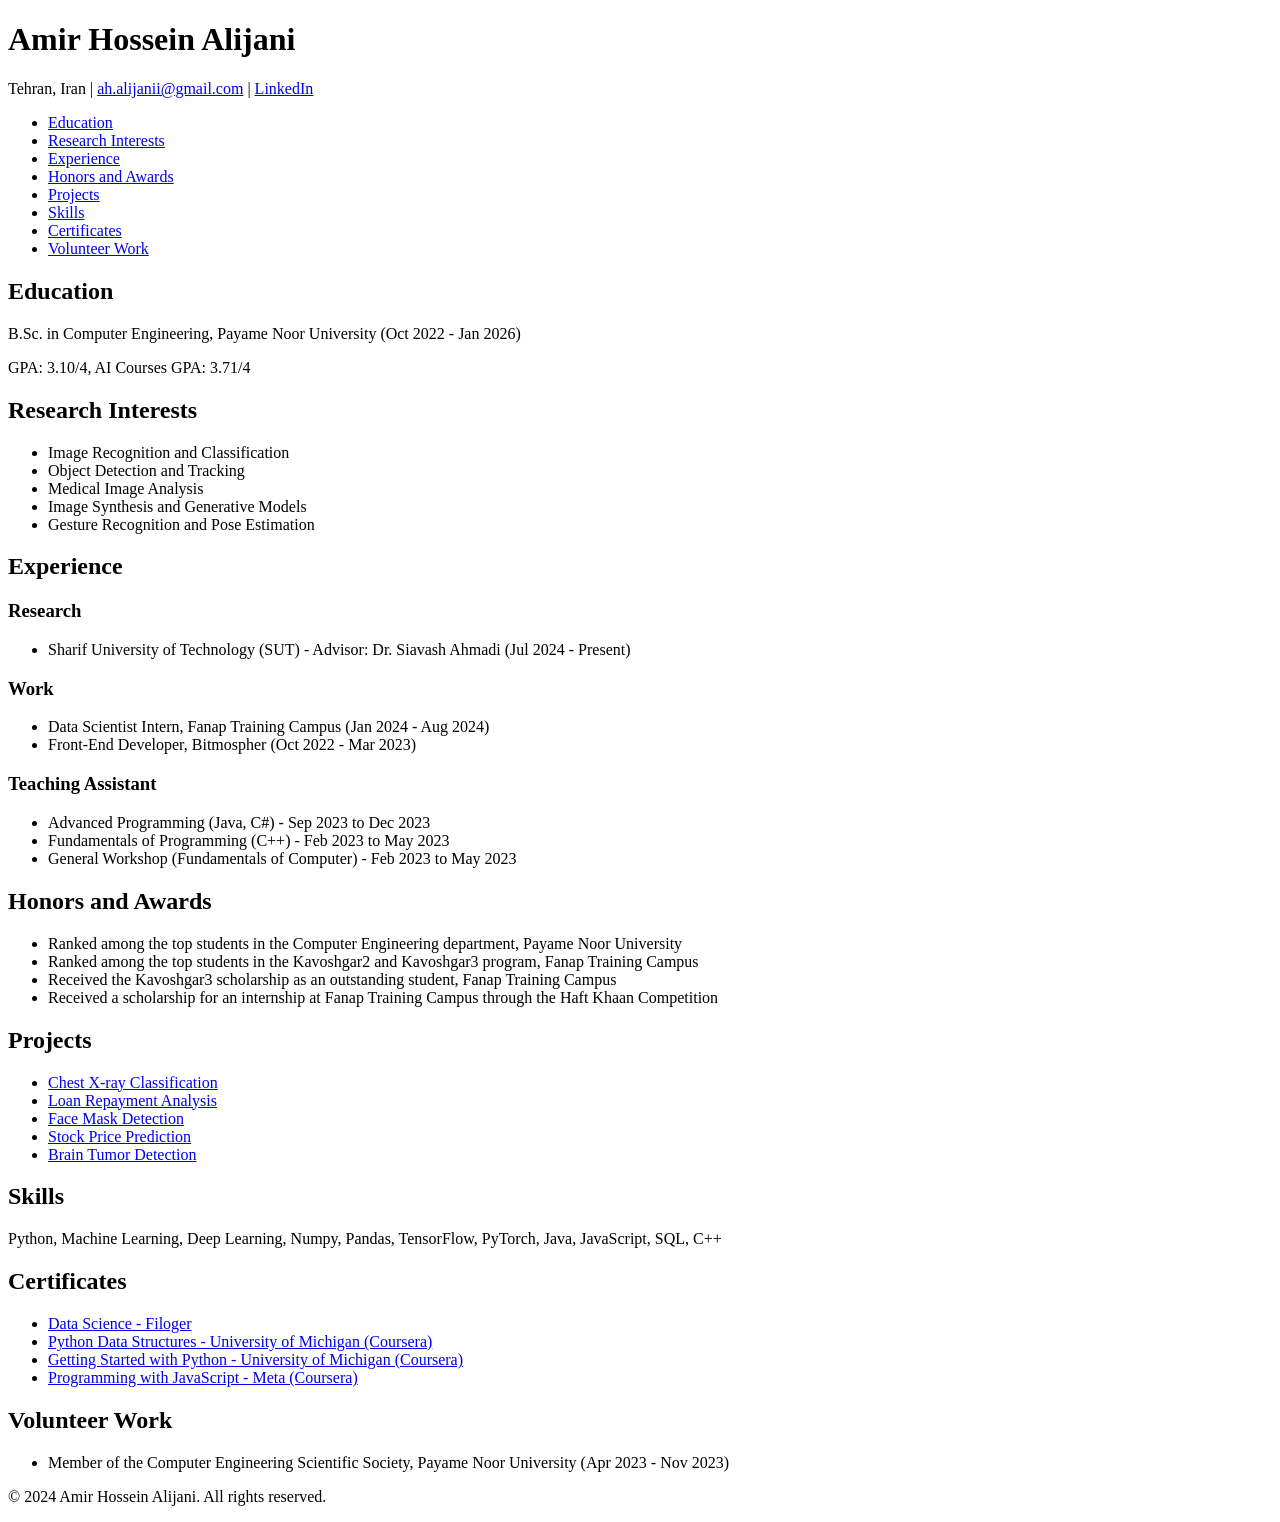
==== index.html @ a724f5c2 "Add files via upload" ====
<!DOCTYPE html>
<html lang="en">
<head>
    <meta charset="UTF-8">
    <meta name="viewport" content="width=device-width, initial-scale=1.0">
    <title>Amir Hossein Alijani - Academic Website</title>
    <link rel="stylesheet" href="styles/style.css">
</head>
<body>
    <header>
        <h1>Amir Hossein Alijani</h1>
        <p>Tehran, Iran | <a href="mailto:ah.alijanii@gmail.com">ah.alijanii@gmail.com</a> | <a href="http://www.linkedin.com/in/amir-alijani">LinkedIn</a></p>
    </header>
    <nav>
        <ul>
            <li><a href="#education">Education</a></li>
            <li><a href="#research">Research Interests</a></li>
            <li><a href="#experience">Experience</a></li>
            <li><a href="#honors">Honors and Awards</a></li>
            <li><a href="#projects">Projects</a></li>
            <li><a href="#skills">Skills</a></li>
            <li><a href="#certificates">Certificates</a></li>
            <li><a href="#volunteer">Volunteer Work</a></li>
        </ul>
    </nav>
    <main>
        <section id="education">
            <h2>Education</h2>
            <p>B.Sc. in Computer Engineering, Payame Noor University (Oct 2022 - Jan 2026)</p>
            <p>GPA: 3.10/4, AI Courses GPA: 3.71/4</p>
        </section>
        <section id="research">
            <h2>Research Interests</h2>
            <ul>
                <li>Image Recognition and Classification</li>
                <li>Object Detection and Tracking</li>
                <li>Medical Image Analysis</li>
                <li>Image Synthesis and Generative Models</li>
                <li>Gesture Recognition and Pose Estimation</li>
            </ul>
        </section>
        <section id="experience">
            <h2>Experience</h2>
            <h3>Research</h3>
            <ul>
                <li>Sharif University of Technology (SUT) - Advisor: Dr. Siavash Ahmadi (Jul 2024 - Present)</li>
            </ul>
            <h3>Work</h3>
            <ul>
                <li>Data Scientist Intern, Fanap Training Campus (Jan 2024 - Aug 2024)</li>
                <li>Front-End Developer, Bitmospher (Oct 2022 - Mar 2023)</li>
            </ul>
            <h3>Teaching Assistant</h3>
            <ul>
                <li>Advanced Programming (Java, C#) - Sep 2023 to Dec 2023</li>
                <li>Fundamentals of Programming (C++) - Feb 2023 to May 2023</li>
                <li>General Workshop (Fundamentals of Computer) - Feb 2023 to May 2023</li>
            </ul>
        </section>
        <section id="honors">
            <h2>Honors and Awards</h2>
            <ul>
                <li>Ranked among the top students in the Computer Engineering department, Payame Noor University</li>
                <li>Ranked among the top students in the Kavoshgar2 and Kavoshgar3 program, Fanap Training Campus</li>
                <li>Received the Kavoshgar3 scholarship as an outstanding student, Fanap Training Campus</li>
                <li>Received a scholarship for an internship at Fanap Training Campus through the Haft Khaan Competition</li>
            </ul>
        </section>
        <section id="projects">
            <h2>Projects</h2>
            <ul>
                <li><a href="https://github.com/amirhalijani/Chest-Xray-Classification-Web-App">Chest X-ray Classification</a></li>
                <li><a href="https://github.com/amirhalijani/Loan-Payment-Analysis/tree/main/Loan%20Payment%20Analysis">Loan Repayment Analysis</a></li>
                <li><a href="https://github.com/amirhalijani/FaceMaskDetection">Face Mask Detection</a></li>
                <li><a href="https://github.com/amirhalijani/Stock-Price-Prediction-Using-LSTM-Neural-Networks">Stock Price Prediction</a></li>
                <li><a href="https://github.com/amirhalijani/BrainTumorDetection">Brain Tumor Detection</a></li>
            </ul>
        </section>
        <section id="skills">
            <h2>Skills</h2>
            <p>Python, Machine Learning, Deep Learning, Numpy, Pandas, TensorFlow, PyTorch, Java, JavaScript, SQL, C++</p>
        </section>
        <section id="certificates">
            <h2>Certificates</h2>
            <ul>
                <li><a href="https://www.linkedin.com/feed/update/urn:li:activity:7257825898555469824/">Data Science - Filoger</a></li>
                <li><a href="https://coursera.org/verify/XHE9KVE4DGJ4">Python Data Structures - University of Michigan (Coursera)</a></li>
                <li><a href="https://coursera.org/verify/M2LLUJ6T7S69">Getting Started with Python - University of Michigan (Coursera)</a></li>
                <li><a href="https://www.coursera.org/account/accomplishments/verify/PDJW9RNKC5X5">Programming with JavaScript - Meta (Coursera)</a></li>
            </ul>
        </section>
        <section id="volunteer">
            <h2>Volunteer Work</h2>
            <ul>
                <li>Member of the Computer Engineering Scientific Society, Payame Noor University (Apr 2023 - Nov 2023)</li>
            </ul>
        </section>
    </main>
    <footer>
        <p>&copy; 2024 Amir Hossein Alijani. All rights reserved.</p>
    </footer>
</body>
</html>
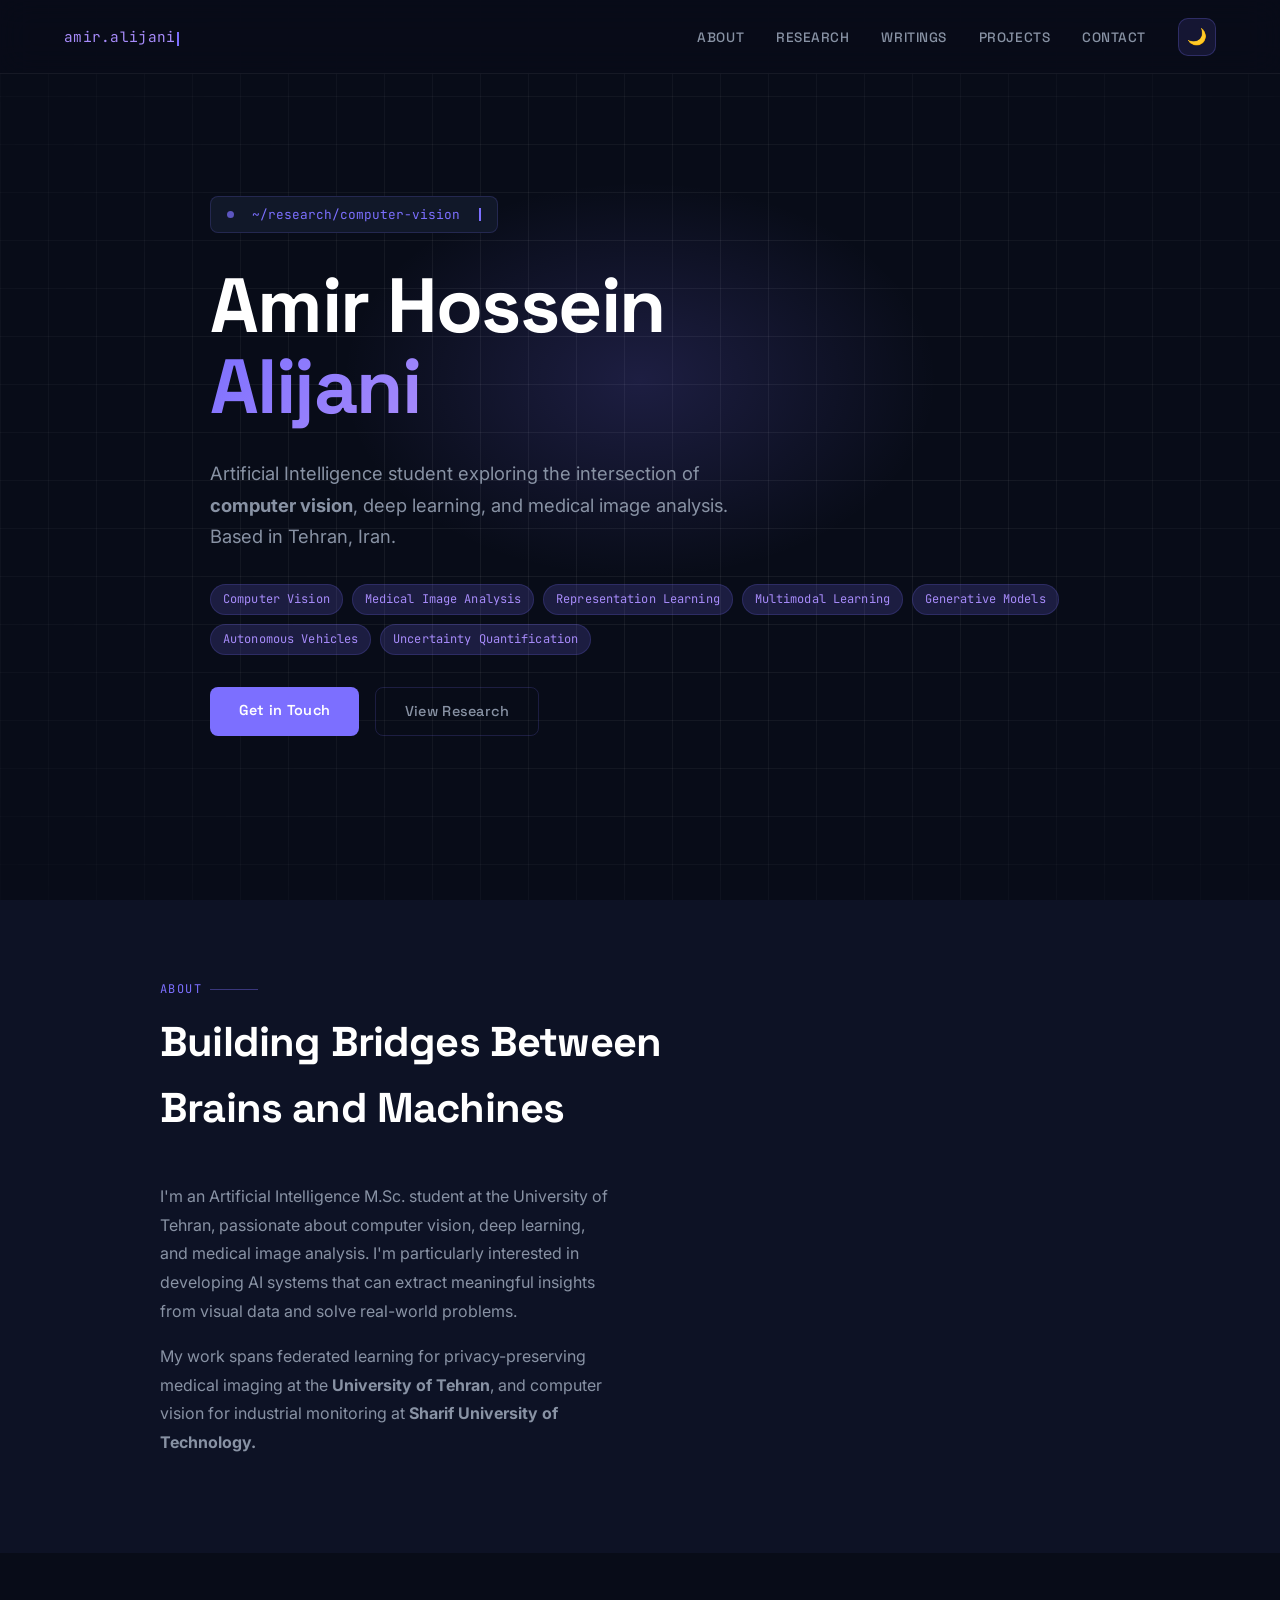
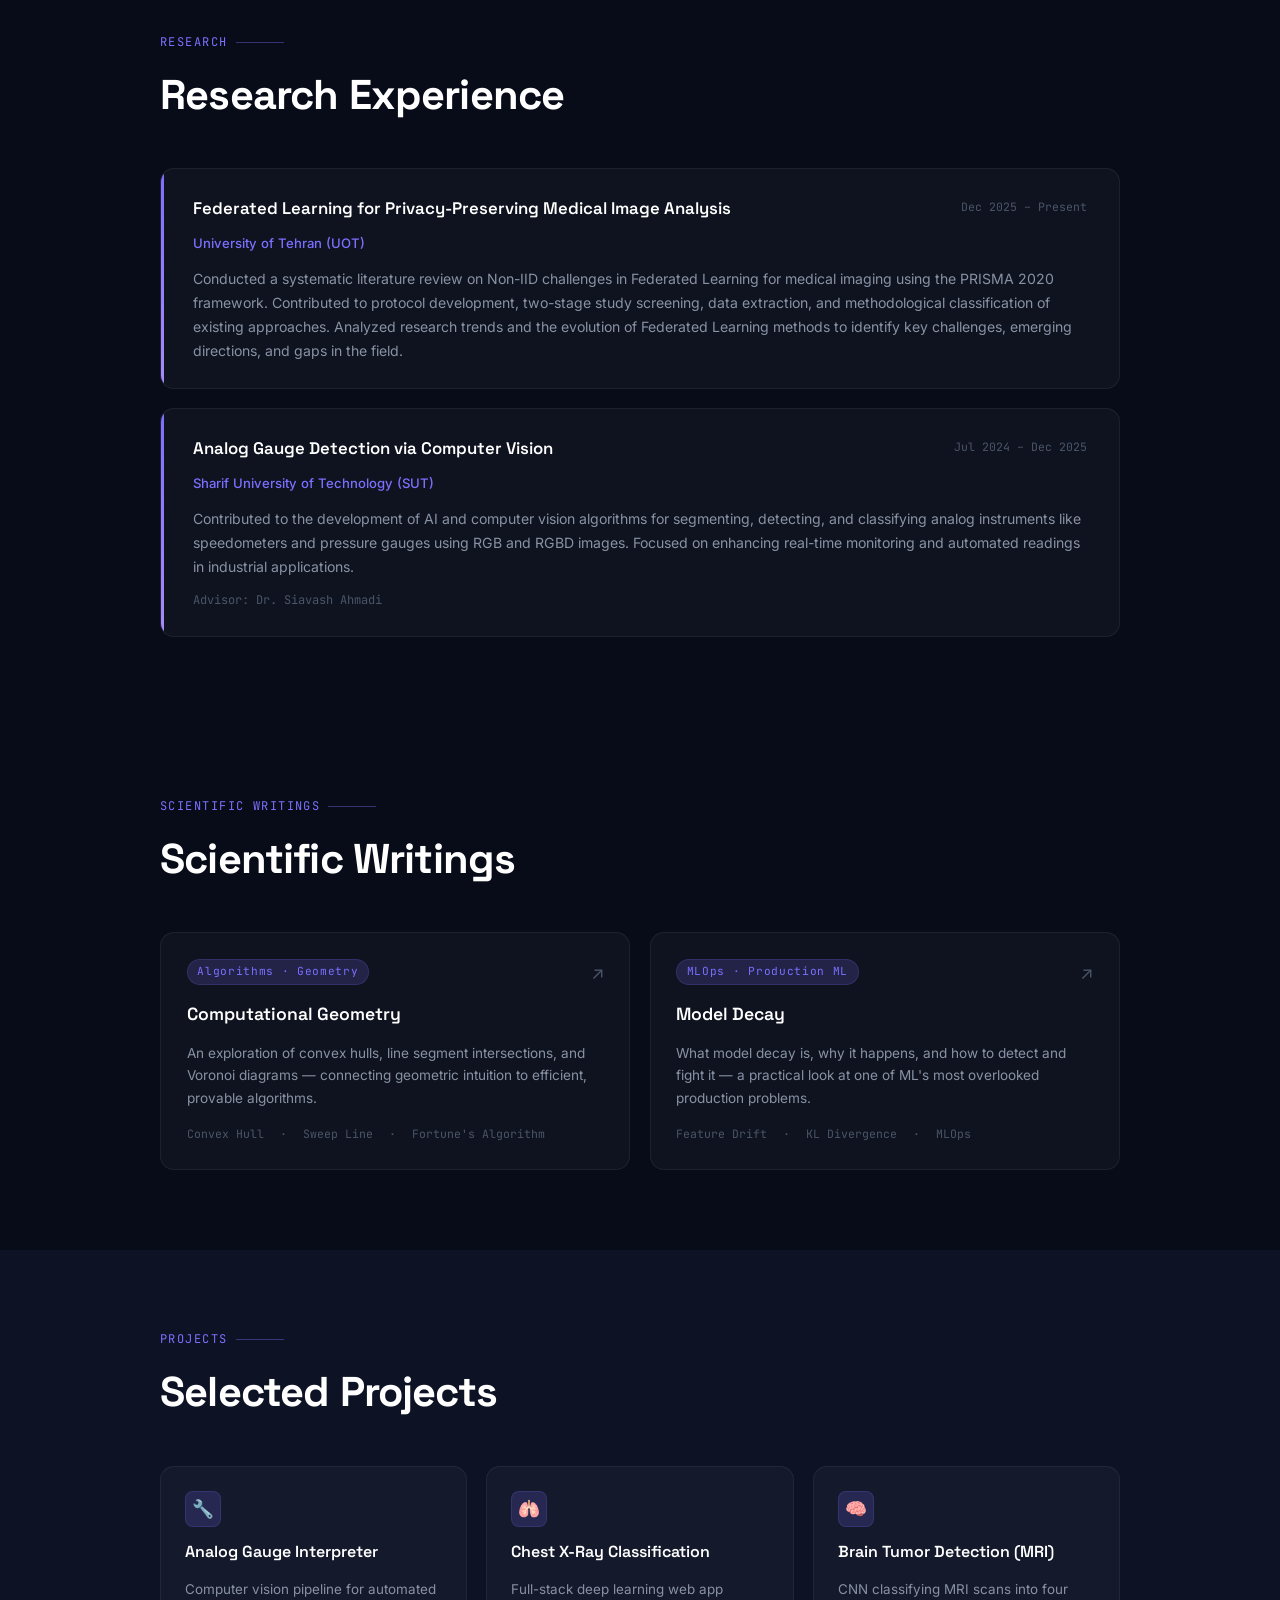
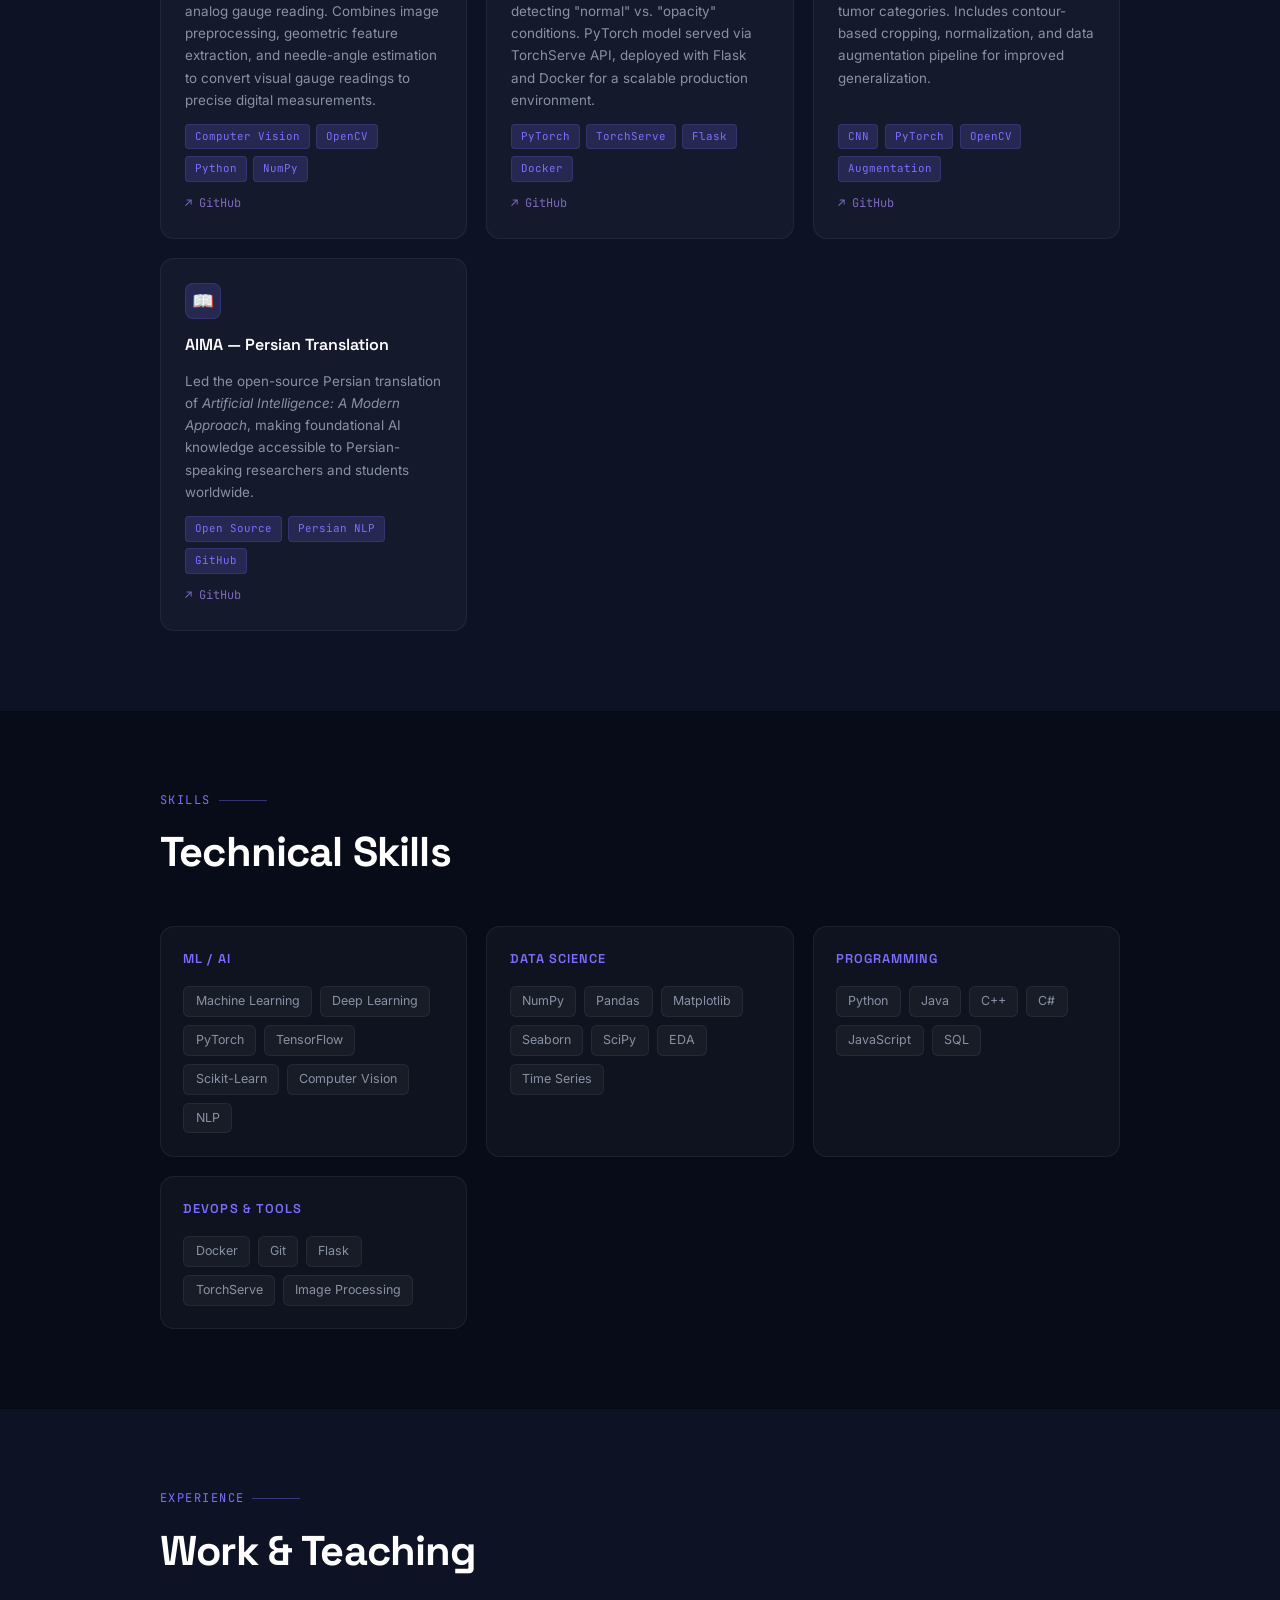
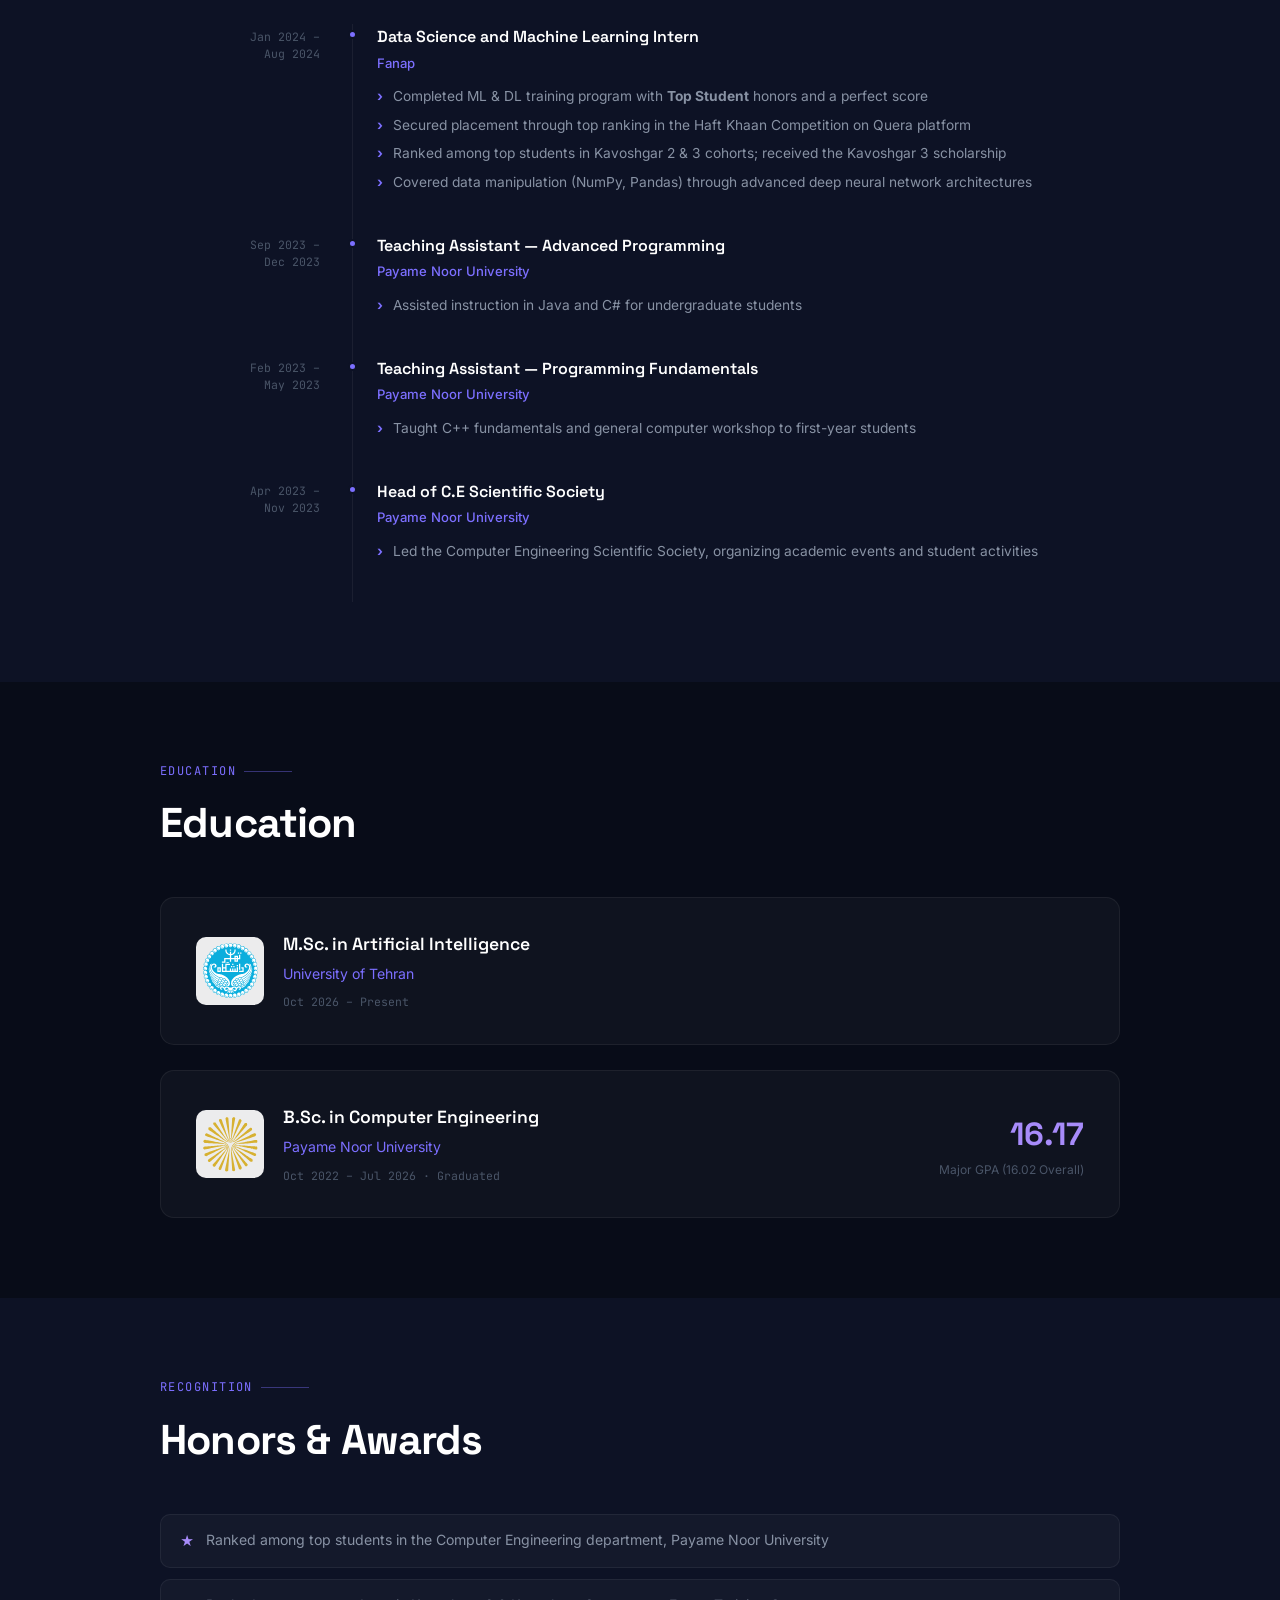
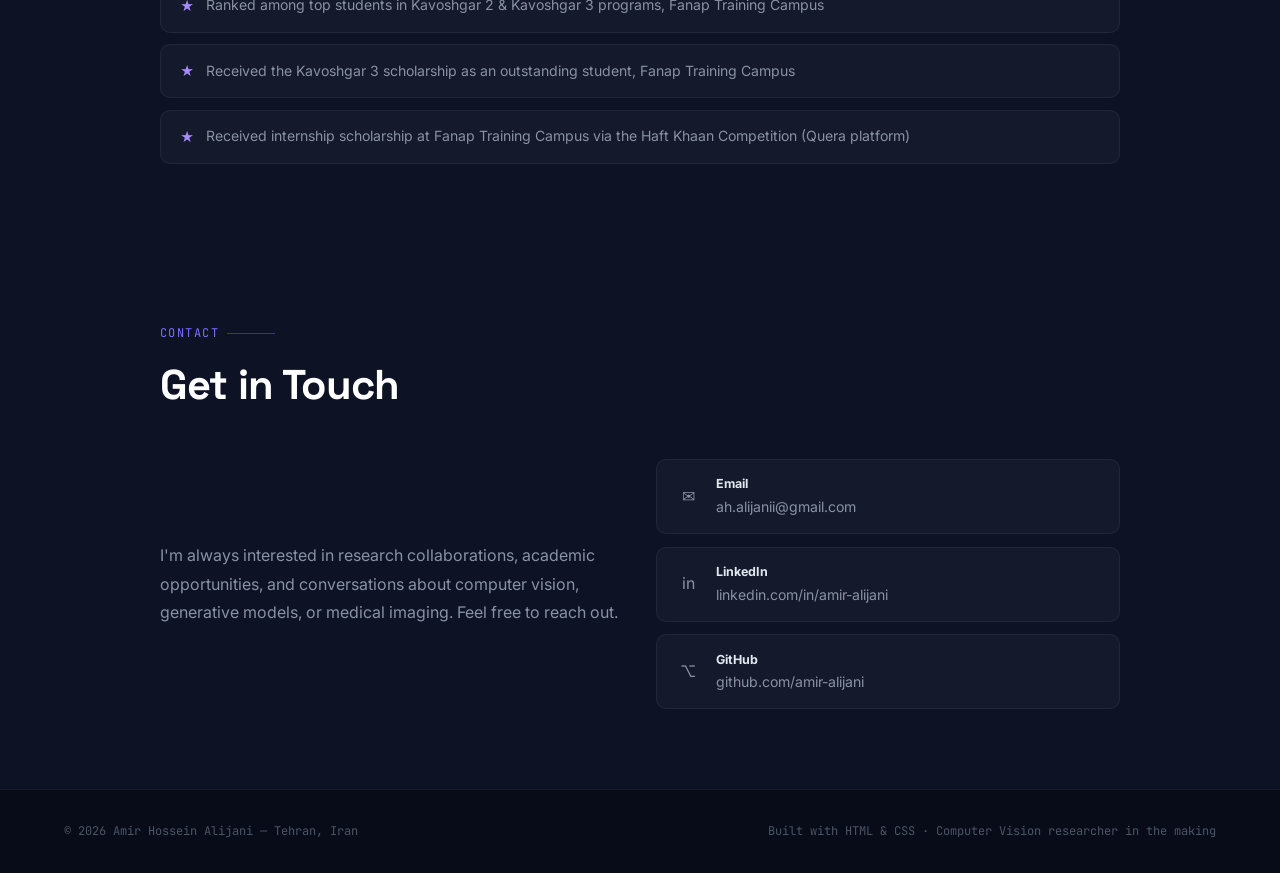
==== commit cd7081d7: "adding files to the repo" ====
--- a/index.html
+++ b/index.html
@@ -1,104 +1,803 @@
-
 <!DOCTYPE html>
-<html lang="en">
+<html lang="en" data-theme="dark">
 <head>
-    <meta charset="UTF-8">
-    <meta name="viewport" content="width=device-width, initial-scale=1.0">
-    <title>Amir Hossein Alijani - Academic Website</title>
-    <link rel="stylesheet" href="styles/style.css">
+<meta charset="UTF-8" />
+<meta name="viewport" content="width=device-width, initial-scale=1.0" />
+<title>Amir Hossein Alijani</title>
+<script src="theme.js"></script>
+<link href="https://fonts.googleapis.com/css2?family=Space+Grotesk:wght@300;400;500;600;700&family=Inter:wght@300;400;500&family=JetBrains+Mono:wght@400;500&display=swap" rel="stylesheet" />
+<style>
+  /* ══════════════════════════════════════
+     THEME VARIABLES
+  ══════════════════════════════════════ */
+  :root,
+  [data-theme="dark"] {
+    --bg:             #080c18;
+    --bg2:            #0d1225;
+    --bg3:            #111829;
+    --accent:         #7c6fff;
+    --accent2:        #a78bfa;
+    --accent-glow:    rgba(124,111,255,0.18);
+    --text:           #e2e8f0;
+    --text-muted:     #8892a4;
+    --text-dim:       #4a5568;
+    --border:         rgba(124,111,255,0.18);
+    --border-subtle:  rgba(255,255,255,0.06);
+    --card:           rgba(255,255,255,0.03);
+    --nav-bg:         rgba(8,12,24,0.88);
+    --hero-h1:        #ffffff;
+    --edu-degree:     #ffffff;
+    --exp-role:       #ffffff;
+    --rcard-title:    #ffffff;
+    --pcard-title:    #ffffff;
+    --gpa-val:        #a78bfa;
+    --stat-val:       #a78bfa;
+    --honor-star:     #a78bfa;
+    --footer-bg:      transparent;
+    --toggle-bg:      rgba(124,111,255,0.12);
+    --toggle-border:  rgba(124,111,255,0.25);
+    --skill-pill-bg:  rgba(255,255,255,0.04);
+  }
+
+  [data-theme="light"] {
+    --bg:             #f5f6fa;
+    --bg2:            #eef0f7;
+    --bg3:            #e8eaf3;
+    --accent:         #5b4fe8;
+    --accent2:        #7c6fff;
+    --accent-glow:    rgba(91,79,232,0.1);
+    --text:           #1a1d2e;
+    --text-muted:     #4a5168;
+    --text-dim:       #8892a4;
+    --border:         rgba(91,79,232,0.2);
+    --border-subtle:  rgba(0,0,0,0.08);
+    --card:           rgba(255,255,255,0.7);
+    --nav-bg:         rgba(245,246,250,0.92);
+    --hero-h1:        #1a1d2e;
+    --edu-degree:     #1a1d2e;
+    --exp-role:       #1a1d2e;
+    --rcard-title:    #1a1d2e;
+    --pcard-title:    #1a1d2e;
+    --gpa-val:        #5b4fe8;
+    --stat-val:       #5b4fe8;
+    --honor-star:     #5b4fe8;
+    --footer-bg:      transparent;
+    --toggle-bg:      rgba(91,79,232,0.08);
+    --toggle-border:  rgba(91,79,232,0.2);
+    --skill-pill-bg:  rgba(0,0,0,0.04);
+  }
+
+  /* ══════════════════════════════════════
+     TRANSITION for theme switch
+  ══════════════════════════════════════ */
+  *, *::before, *::after {
+    box-sizing: border-box; margin: 0; padding: 0;
+    transition: background-color 0.25s ease, border-color 0.25s ease, color 0.25s ease;
+  }
+  html { scroll-behavior: smooth; }
+  body {
+    background: var(--bg);
+    color: var(--text);
+    font-family: 'Inter', sans-serif;
+    line-height: 1.6;
+    overflow-x: hidden;
+  }
+
+  /* ══════════════════════════════════════
+     THEME TOGGLE BUTTON
+  ══════════════════════════════════════ */
+  .theme-toggle-btn {
+    width: 38px; height: 38px;
+    border-radius: 10px;
+    background: var(--toggle-bg);
+    border: 1px solid var(--toggle-border);
+    cursor: pointer;
+    display: flex; align-items: center; justify-content: center;
+    position: relative; flex-shrink: 0;
+    transition: background 0.2s, border-color 0.2s, transform 0.15s;
+  }
+  .theme-toggle-btn:hover { transform: scale(1.08); }
+  .theme-icon { position: absolute; font-size: 1rem; transition: opacity 0.25s; }
+  .theme-icon-moon { opacity: 1; }
+  .theme-icon-sun  { opacity: 0; }
+  [data-theme="light"] .theme-icon-moon { opacity: 0; }
+  [data-theme="light"] .theme-icon-sun  { opacity: 1; }
+
+  /* ══════════════════════════════════════
+     NAV
+  ══════════════════════════════════════ */
+  nav {
+    position: fixed; top: 0; left: 0; right: 0; z-index: 100;
+    display: flex; justify-content: space-between; align-items: center;
+    padding: 1.1rem 5vw;
+    background: var(--nav-bg);
+    backdrop-filter: blur(16px);
+    border-bottom: 1px solid var(--border-subtle);
+  }
+  .nav-logo {
+    font-family: 'JetBrains Mono', monospace;
+    font-size: 0.9rem; color: var(--accent2); letter-spacing: 0.02em;
+  }
+  .nav-right { display: flex; align-items: center; gap: 2rem; }
+  .nav-links { display: flex; gap: 2rem; list-style: none; }
+  .nav-links a {
+    font-family: 'Space Grotesk', sans-serif;
+    font-size: 0.85rem; font-weight: 500;
+    color: var(--text-muted); text-decoration: none;
+    letter-spacing: 0.04em; text-transform: uppercase;
+    transition: color 0.2s;
+  }
+  .nav-links a:hover { color: var(--accent2); }
+
+  /* ══════════════════════════════════════
+     HERO
+  ══════════════════════════════════════ */
+  #hero {
+    min-height: 100vh;
+    display: flex; align-items: center; justify-content: center;
+    padding: 6rem 5vw 4rem;
+    position: relative; overflow: hidden;
+  }
+  .hero-grid-bg {
+    position: absolute; inset: 0;
+    background-image:
+      linear-gradient(var(--border-subtle) 1px, transparent 1px),
+      linear-gradient(90deg, var(--border-subtle) 1px, transparent 1px);
+    background-size: 48px 48px;
+    mask-image: radial-gradient(ellipse 80% 80% at 50% 50%, black 30%, transparent 100%);
+    pointer-events: none;
+  }
+  .hero-glow {
+    position: absolute; top: 20%; left: 50%; transform: translateX(-50%);
+    width: 600px; height: 400px;
+    background: radial-gradient(ellipse, var(--accent-glow) 0%, transparent 70%);
+    pointer-events: none;
+  }
+  .hero-inner {
+    max-width: 860px; width: 100%;
+    display: flex; flex-direction: column; gap: 2rem;
+    position: relative; z-index: 1;
+  }
+  .hero-terminal {
+    display: inline-flex; align-items: center; gap: 0.6rem;
+    background: var(--bg3); border: 1px solid var(--border);
+    border-radius: 8px; padding: 0.45rem 1rem;
+    font-family: 'JetBrains Mono', monospace; font-size: 0.8rem;
+    color: var(--accent); align-self: flex-start;
+  }
+  .terminal-dot { width: 7px; height: 7px; border-radius: 50%; background: var(--accent); opacity: 0.7; }
+  .cursor {
+    display: inline-block; width: 2px; height: 1em;
+    background: var(--accent); margin-left: 2px;
+    animation: blink 1.1s step-end infinite; vertical-align: text-bottom;
+  }
+  @keyframes blink { 0%,100%{opacity:1} 50%{opacity:0} }
+
+  h1 {
+    font-family: 'Space Grotesk', sans-serif;
+    font-size: clamp(2.8rem, 6vw, 5rem); font-weight: 700;
+    line-height: 1.05; letter-spacing: -0.02em;
+    color: var(--hero-h1);
+  }
+  h1 .accent-word {
+    background: linear-gradient(135deg, var(--accent) 0%, var(--accent2) 100%);
+    -webkit-background-clip: text; -webkit-text-fill-color: transparent; background-clip: text;
+  }
+  .hero-tagline { font-size: 1.15rem; color: var(--text-muted); max-width: 560px; line-height: 1.7; }
+  .hero-interests { display: flex; flex-wrap: wrap; gap: 0.55rem; }
+  .tag {
+    font-family: 'JetBrains Mono', monospace; font-size: 0.75rem;
+    padding: 0.3rem 0.75rem; border-radius: 999px;
+    border: 1px solid var(--border); color: var(--accent2);
+    background: var(--accent-glow); letter-spacing: 0.01em;
+  }
+  .hero-cta { display: flex; gap: 1rem; flex-wrap: wrap; }
+  .btn-primary {
+    font-family: 'Space Grotesk', sans-serif; font-size: 0.9rem; font-weight: 600;
+    padding: 0.75rem 1.8rem; background: var(--accent); color: #fff;
+    border: none; border-radius: 8px; cursor: pointer; text-decoration: none;
+    letter-spacing: 0.02em; transition: opacity 0.2s, transform 0.15s; display: inline-block;
+  }
+  .btn-primary:hover { opacity: 0.88; transform: translateY(-1px); }
+  .btn-ghost {
+    font-family: 'Space Grotesk', sans-serif; font-size: 0.9rem; font-weight: 500;
+    padding: 0.75rem 1.8rem; background: transparent; color: var(--text-muted);
+    border: 1px solid var(--border); border-radius: 8px; cursor: pointer;
+    text-decoration: none; letter-spacing: 0.02em;
+    transition: border-color 0.2s, color 0.2s; display: inline-block;
+  }
+  .btn-ghost:hover { border-color: var(--accent2); color: var(--accent2); }
+
+  /* ══════════════════════════════════════
+     SECTIONS
+  ══════════════════════════════════════ */
+  section { padding: 5rem 5vw; }
+  .section-inner { max-width: 960px; margin: 0 auto; }
+  .section-label {
+    font-family: 'JetBrains Mono', monospace; font-size: 0.75rem;
+    color: var(--accent); letter-spacing: 0.12em; text-transform: uppercase;
+    margin-bottom: 0.6rem; display: flex; align-items: center; gap: 0.5rem;
+  }
+  .section-label::after {
+    content: ''; flex: 1; max-width: 48px;
+    height: 1px; background: var(--accent); opacity: 0.4;
+  }
+  h2 {
+    font-family: 'Space Grotesk', sans-serif;
+    font-size: clamp(1.8rem, 3.5vw, 2.6rem); font-weight: 700;
+    color: var(--hero-h1); margin-bottom: 2.5rem; letter-spacing: -0.02em;
+  }
+
+  /* ── ABOUT ── */
+  #about { background: var(--bg2); }
+  .about-grid { display: grid; grid-template-columns: 1fr 1fr; gap: 3rem; align-items: start; }
+  .about-text p { color: var(--text-muted); margin-bottom: 1rem; font-size: 1rem; line-height: 1.8; }
+  .about-stats { display: grid; grid-template-columns: 1fr 1fr; gap: 1rem; }
+  .stat-card {
+    background: var(--card); border: 1px solid var(--border-subtle);
+    border-radius: 12px; padding: 1.2rem 1.4rem;
+  }
+  .stat-val { font-family: 'Space Grotesk', sans-serif; font-size: 1.8rem; font-weight: 700; color: var(--stat-val); }
+  .stat-lbl { font-size: 0.8rem; color: var(--text-dim); margin-top: 0.2rem; }
+
+  /* ── RESEARCH ── */
+  .research-cards { display: flex; flex-direction: column; gap: 1.2rem; }
+  .rcard {
+    background: var(--card); border: 1px solid var(--border-subtle);
+    border-radius: 14px; padding: 1.6rem 2rem;
+    transition: border-color 0.2s, transform 0.2s; position: relative; overflow: hidden;
+  }
+  .rcard::before {
+    content: ''; position: absolute; left: 0; top: 0; bottom: 0; width: 3px;
+    background: linear-gradient(to bottom, var(--accent), var(--accent2)); border-radius: 3px;
+  }
+  .rcard:hover { border-color: var(--border); transform: translateX(4px); }
+  .rcard-header { display: flex; justify-content: space-between; align-items: flex-start; gap: 1rem; margin-bottom: 0.7rem; }
+  .rcard-title { font-family: 'Space Grotesk', sans-serif; font-size: 1.05rem; font-weight: 600; color: var(--rcard-title); }
+  .rcard-date { font-family: 'JetBrains Mono', monospace; font-size: 0.72rem; color: var(--text-dim); white-space: nowrap; padding-top: 0.2rem; }
+  .rcard-inst { font-size: 0.82rem; color: var(--accent); margin-bottom: 0.8rem; font-weight: 500; }
+  .rcard-desc { font-size: 0.88rem; color: var(--text-muted); line-height: 1.7; }
+  .rcard-advisor { margin-top: 0.8rem; font-family: 'JetBrains Mono', monospace; font-size: 0.75rem; color: var(--text-dim); }
+
+  /* ── PROJECTS ── */
+  #projects { background: var(--bg2); }
+  .project-grid { display: grid; grid-template-columns: repeat(auto-fill, minmax(280px, 1fr)); gap: 1.2rem; }
+  .pcard {
+    background: var(--card); border: 1px solid var(--border-subtle);
+    border-radius: 14px; padding: 1.5rem;
+    display: flex; flex-direction: column; gap: 0.8rem;
+    transition: border-color 0.2s, transform 0.2s;
+  }
+  .pcard:hover { border-color: var(--border); transform: translateY(-3px); }
+  .pcard-icon {
+    width: 36px; height: 36px; border-radius: 8px;
+    background: var(--accent-glow); border: 1px solid var(--border);
+    display: flex; align-items: center; justify-content: center; font-size: 1.1rem;
+  }
+  .pcard-title { font-family: 'Space Grotesk', sans-serif; font-size: 1rem; font-weight: 600; color: var(--pcard-title); }
+  .pcard-desc { font-size: 0.84rem; color: var(--text-muted); line-height: 1.65; flex: 1; }
+  .pcard-tech { display: flex; flex-wrap: wrap; gap: 0.4rem; }
+  .tech-pill {
+    font-family: 'JetBrains Mono', monospace; font-size: 0.68rem;
+    padding: 0.2rem 0.55rem; border-radius: 4px;
+    background: var(--accent-glow); color: var(--accent);
+    border: 1px solid var(--border);
+  }
+  .pcard-link {
+    font-family: 'JetBrains Mono', monospace; font-size: 0.75rem;
+    color: var(--accent2); text-decoration: none;
+    display: flex; align-items: center; gap: 0.3rem;
+    opacity: 0.7; transition: opacity 0.2s; align-self: flex-start;
+  }
+  .pcard-link:hover { opacity: 1; }
+
+  /* ── WRITINGS ── */
+  #writings { background: var(--bg); }
+  .writings-grid { display: grid; grid-template-columns: repeat(auto-fill, minmax(320px, 1fr)); gap: 1.2rem; }
+  .wcard {
+    background: var(--card); border: 1px solid var(--border-subtle);
+    border-radius: 14px; padding: 1.6rem;
+    display: flex; flex-direction: column; gap: 1rem;
+    text-decoration: none;
+    transition: border-color 0.25s, transform 0.2s, box-shadow 0.2s;
+    position: relative; overflow: hidden;
+  }
+  .wcard::after {
+    content: ''; position: absolute; inset: 0;
+    background: linear-gradient(135deg, var(--accent-glow) 0%, transparent 60%);
+    opacity: 0; transition: opacity 0.25s;
+  }
+  .wcard:hover { border-color: var(--border); transform: translateY(-4px); box-shadow: 0 12px 40px rgba(124,111,255,0.12); }
+  .wcard:hover::after { opacity: 1; }
+  .wcard-top { display: flex; justify-content: space-between; align-items: flex-start; gap: 1rem; position: relative; z-index: 1; }
+  .wcard-tag {
+    font-family: 'JetBrains Mono', monospace; font-size: 0.7rem;
+    color: var(--accent); background: var(--accent-glow);
+    border: 1px solid var(--border); padding: 0.2rem 0.6rem;
+    border-radius: 999px; letter-spacing: 0.06em;
+  }
+  .wcard-arrow { font-size: 1.1rem; color: var(--text-dim); transition: color 0.2s, transform 0.2s; }
+  .wcard:hover .wcard-arrow { color: var(--accent2); transform: translate(3px,-3px); }
+  .wcard-title {
+    font-family: 'Space Grotesk', sans-serif; font-size: 1.1rem; font-weight: 600;
+    color: var(--rcard-title); line-height: 1.3; position: relative; z-index: 1;
+  }
+  .wcard-desc { font-size: 0.85rem; color: var(--text-muted); line-height: 1.65; position: relative; z-index: 1; }
+  .wcard-meta {
+    display: flex; gap: 1rem; flex-wrap: wrap;
+    font-family: 'JetBrains Mono', monospace; font-size: 0.72rem;
+    color: var(--text-dim); position: relative; z-index: 1;
+  }
+
+  /* ── SKILLS ── */
+  .skills-grid { display: grid; grid-template-columns: repeat(auto-fill, minmax(260px, 1fr)); gap: 1.2rem; }
+  .skill-group {
+    background: var(--card); border: 1px solid var(--border-subtle);
+    border-radius: 14px; padding: 1.4rem;
+  }
+  .skill-group-title {
+    font-family: 'Space Grotesk', sans-serif; font-size: 0.8rem; font-weight: 600;
+    text-transform: uppercase; letter-spacing: 0.08em; color: var(--accent); margin-bottom: 1rem;
+  }
+  .skill-pills { display: flex; flex-wrap: wrap; gap: 0.5rem; }
+  .skill-pill {
+    font-size: 0.78rem; padding: 0.28rem 0.7rem; border-radius: 6px;
+    background: var(--skill-pill-bg); color: var(--text-muted);
+    border: 1px solid var(--border-subtle);
+  }
+
+  /* ── EXPERIENCE ── */
+  #experience { background: var(--bg2); }
+  .exp-timeline { display: flex; flex-direction: column; }
+  .exp-item { display: grid; grid-template-columns: 160px 1fr; gap: 0 2rem; }
+  .exp-time-col { padding-top: 0.2rem; text-align: right; }
+  .exp-date { font-family: 'JetBrains Mono', monospace; font-size: 0.72rem; color: var(--text-dim); line-height: 1.5; }
+  .exp-body-col {
+    padding-left: 1.5rem; border-left: 1px solid var(--border-subtle);
+    padding-bottom: 2.5rem; position: relative;
+  }
+  .exp-body-col::before {
+    content: ''; position: absolute; left: -5px; top: 6px;
+    width: 9px; height: 9px; border-radius: 50%;
+    background: var(--accent); border: 2px solid var(--bg2);
+  }
+  .exp-role { font-family: 'Space Grotesk', sans-serif; font-size: 1rem; font-weight: 600; color: var(--exp-role); margin-bottom: 0.2rem; }
+  .exp-org { font-size: 0.82rem; color: var(--accent); margin-bottom: 0.7rem; font-weight: 500; }
+  .exp-bullets { list-style: none; display: flex; flex-direction: column; gap: 0.4rem; }
+  .exp-bullets li { font-size: 0.86rem; color: var(--text-muted); padding-left: 1rem; position: relative; line-height: 1.6; }
+  .exp-bullets li::before { content: '›'; position: absolute; left: 0; color: var(--accent); font-weight: 700; }
+
+  /* ── EDUCATION ── */
+  .edu-card {
+    background: var(--card); border: 1px solid var(--border-subtle);
+    border-radius: 14px; padding: 2rem 2.2rem;
+    display: flex; justify-content: space-between; align-items: center; gap: 2rem;
+  }
+  .edu-school-info { display: flex; align-items: center; gap: 1.2rem; min-width: 0; }
+  .edu-school-logo {
+    width: 68px; height: 68px; object-fit: contain; flex-shrink: 0;
+    padding: 0.35rem; border-radius: 10px;
+    background: rgba(255,255,255,0.92); border: 1px solid var(--border-subtle);
+  }
+  .edu-degree { font-family: 'Space Grotesk', sans-serif; font-size: 1.1rem; font-weight: 600; color: var(--edu-degree); margin-bottom: 0.3rem; }
+  .edu-school { font-size: 0.88rem; color: var(--accent); margin-bottom: 0.5rem; }
+  .edu-period { font-family: 'JetBrains Mono', monospace; font-size: 0.72rem; color: var(--text-dim); }
+  .edu-gpa-block { text-align: right; flex-shrink: 0; }
+  .gpa-val { font-family: 'Space Grotesk', sans-serif; font-size: 2rem; font-weight: 700; color: var(--gpa-val); }
+  .gpa-lbl { font-size: 0.75rem; color: var(--text-dim); }
+
+  /* ── HONORS ── */
+  .honors-list { display: flex; flex-direction: column; gap: 0.7rem; }
+  .honor-item {
+    display: flex; align-items: flex-start; gap: 0.75rem;
+    padding: 0.9rem 1.2rem; background: var(--card);
+    border: 1px solid var(--border-subtle); border-radius: 10px;
+  }
+  .honor-star { color: var(--honor-star); font-size: 0.85rem; flex-shrink: 0; padding-top: 0.1rem; }
+  .honor-text { font-size: 0.88rem; color: var(--text-muted); line-height: 1.6; }
+
+  /* ── CONTACT ── */
+  #contact { background: var(--bg2); }
+  .contact-grid { display: grid; grid-template-columns: 1fr 1fr; gap: 2rem; align-items: center; }
+  .contact-text p { color: var(--text-muted); line-height: 1.8; }
+  .contact-links { display: flex; flex-direction: column; gap: 0.8rem; }
+  .contact-item {
+    display: flex; align-items: center; gap: 1rem;
+    padding: 0.9rem 1.2rem; background: var(--card);
+    border: 1px solid var(--border-subtle); border-radius: 10px;
+    text-decoration: none; transition: border-color 0.2s;
+  }
+  .contact-item:hover { border-color: var(--border); }
+  .contact-icon { font-size: 1rem; width: 24px; text-align: center; color: var(--text-muted); }
+  .contact-val { font-size: 0.88rem; color: var(--text-muted); }
+  .contact-val strong { color: var(--text); display: block; font-size: 0.78rem; margin-bottom: 0.1rem; }
+
+  /* ── FOOTER ── */
+  footer {
+    padding: 2rem 5vw; border-top: 1px solid var(--border-subtle);
+    display: flex; justify-content: space-between; align-items: center; flex-wrap: wrap; gap: 1rem;
+  }
+  footer p { font-family: 'JetBrains Mono', monospace; font-size: 0.75rem; color: var(--text-dim); }
+
+  /* ── RESPONSIVE ── */
+  @media (max-width: 720px) {
+    .about-grid { grid-template-columns: 1fr; }
+    .contact-grid { grid-template-columns: 1fr; }
+    .exp-item { grid-template-columns: 1fr; }
+    .exp-time-col { text-align: left; }
+    .exp-body-col { padding-left: 1rem; }
+    .edu-card { flex-direction: column; }
+    .edu-gpa-block { text-align: left; }
+    .nav-links { display: none; }
+  }
+  @media (prefers-reduced-motion: reduce) {
+    .cursor { animation: none; }
+  }
+</style>
 </head>
 <body>
-    <header>
-        <h1>Amir Hossein Alijani</h1>
-        <p>Tehran, Iran | <a href="mailto:ah.alijanii@gmail.com">ah.alijanii@gmail.com</a> | <a href="http://www.linkedin.com/in/amir-alijani">LinkedIn</a></p>
-    </header>
-    <nav>
-        <ul>
-            <li><a href="#education">Education</a></li>
-            <li><a href="#research">Research Interests</a></li>
-            <li><a href="#experience">Experience</a></li>
-            <li><a href="#honors">Honors and Awards</a></li>
-            <li><a href="#projects">Projects</a></li>
-            <li><a href="#skills">Skills</a></li>
-            <li><a href="#certificates">Certificates</a></li>
-            <li><a href="#volunteer">Volunteer Work</a></li>
-        </ul>
-    </nav>
-    <main>
-        <section id="education">
-            <h2>Education</h2>
-            <p>B.Sc. in Computer Engineering, Payame Noor University (Oct 2022 - Jan 2026)</p>
-            <p>GPA: 3.10/4, AI Courses GPA: 3.71/4</p>
-        </section>
-        <section id="research">
-            <h2>Research Interests</h2>
-            <ul>
-                <li>Image Recognition and Classification</li>
-                <li>Object Detection and Tracking</li>
-                <li>Medical Image Analysis</li>
-                <li>Image Synthesis and Generative Models</li>
-                <li>Gesture Recognition and Pose Estimation</li>
-            </ul>
-        </section>
-        <section id="experience">
-            <h2>Experience</h2>
-            <h3>Research</h3>
-            <ul>
-                <li>Sharif University of Technology (SUT) - Advisor: Dr. Siavash Ahmadi (Jul 2024 - Present)</li>
-            </ul>
-            <h3>Work</h3>
-            <ul>
-                <li>Data Scientist Intern, Fanap Training Campus (Jan 2024 - Aug 2024)</li>
-                <li>Front-End Developer, Bitmospher (Oct 2022 - Mar 2023)</li>
-            </ul>
-            <h3>Teaching Assistant</h3>
-            <ul>
-                <li>Advanced Programming (Java, C#) - Sep 2023 to Dec 2023</li>
-                <li>Fundamentals of Programming (C++) - Feb 2023 to May 2023</li>
-                <li>General Workshop (Fundamentals of Computer) - Feb 2023 to May 2023</li>
-            </ul>
-        </section>
-        <section id="honors">
-            <h2>Honors and Awards</h2>
-            <ul>
-                <li>Ranked among the top students in the Computer Engineering department, Payame Noor University</li>
-                <li>Ranked among the top students in the Kavoshgar2 and Kavoshgar3 program, Fanap Training Campus</li>
-                <li>Received the Kavoshgar3 scholarship as an outstanding student, Fanap Training Campus</li>
-                <li>Received a scholarship for an internship at Fanap Training Campus through the Haft Khaan Competition</li>
-            </ul>
-        </section>
-        <section id="projects">
-            <h2>Projects</h2>
-            <ul>
-                <li><a href="https://github.com/amirhalijani/Chest-Xray-Classification-Web-App">Chest X-ray Classification</a></li>
-                <li><a href="https://github.com/amirhalijani/Loan-Payment-Analysis/tree/main/Loan%20Payment%20Analysis">Loan Repayment Analysis</a></li>
-                <li><a href="https://github.com/amirhalijani/FaceMaskDetection">Face Mask Detection</a></li>
-                <li><a href="https://github.com/amirhalijani/Stock-Price-Prediction-Using-LSTM-Neural-Networks">Stock Price Prediction</a></li>
-                <li><a href="https://github.com/amirhalijani/BrainTumorDetection">Brain Tumor Detection</a></li>
-            </ul>
-        </section>
-        <section id="skills">
-            <h2>Skills</h2>
-            <p>Python, Machine Learning, Deep Learning, Numpy, Pandas, TensorFlow, PyTorch, Java, JavaScript, SQL, C++</p>
-        </section>
-        <section id="certificates">
-            <h2>Certificates</h2>
-            <ul>
-                <li><a href="https://www.linkedin.com/feed/update/urn:li:activity:7257825898555469824/">Data Science - Filoger</a></li>
-                <li><a href="https://coursera.org/verify/XHE9KVE4DGJ4">Python Data Structures - University of Michigan (Coursera)</a></li>
-                <li><a href="https://coursera.org/verify/M2LLUJ6T7S69">Getting Started with Python - University of Michigan (Coursera)</a></li>
-                <li><a href="https://www.coursera.org/account/accomplishments/verify/PDJW9RNKC5X5">Programming with JavaScript - Meta (Coursera)</a></li>
-            </ul>
-        </section>
-        <section id="volunteer">
-            <h2>Volunteer Work</h2>
-            <ul>
-                <li>Member of the Computer Engineering Scientific Society, Payame Noor University (Apr 2023 - Nov 2023)</li>
-            </ul>
-        </section>
-    </main>
-    <footer>
-        <p>&copy; 2024 Amir Hossein Alijani. All rights reserved.</p>
-    </footer>
+
+<!-- NAV -->
+<nav>
+  <span class="nav-logo">amir.alijani<span class="cursor"></span></span>
+  <div class="nav-right">
+    <ul class="nav-links">
+      <li><a href="#about">About</a></li>
+      <li><a href="#research">Research</a></li>
+      <li><a href="#writings">Writings</a></li>
+      <li><a href="#projects">Projects</a></li>
+      <li><a href="#contact">Contact</a></li>
+    </ul>
+    <button class="theme-toggle-btn" onclick="__themeToggle()" aria-label="Switch theme">
+      <span class="theme-icon theme-icon-moon">🌙</span>
+      <span class="theme-icon theme-icon-sun">☀️</span>
+    </button>
+  </div>
+</nav>
+
+<!-- HERO -->
+<section id="hero">
+  <div class="hero-grid-bg"></div>
+  <div class="hero-glow"></div>
+  <div class="hero-inner">
+    <div class="hero-terminal">
+      <span class="terminal-dot"></span>
+      &nbsp;~/research/computer-vision&nbsp;<span class="cursor"></span>
+    </div>
+    <h1>Amir Hossein<br /><span class="accent-word">Alijani</span></h1>
+    <p class="hero-tagline">
+      Artificial Intelligence student exploring the intersection of <strong>computer vision</strong>, deep learning, and medical image analysis. Based in Tehran, Iran.
+    </p>
+    <div class="hero-interests">
+      <span class="tag">Computer Vision</span>
+      <span class="tag">Medical Image Analysis</span>
+      <span class="tag">Representation Learning</span>
+      <span class="tag">Multimodal Learning</span>
+      <span class="tag">Generative Models</span>
+      <span class="tag">Autonomous Vehicles</span>
+      <span class="tag">Uncertainty Quantification</span>
+    </div>
+    <div class="hero-cta">
+      <a href="mailto:ah.alijanii@gmail.com" class="btn-primary">Get in Touch</a>
+      <a href="#research" class="btn-ghost">View Research</a>
+    </div>
+  </div>
+</section>
+
+<!-- ABOUT -->
+<section id="about">
+  <div class="section-inner">
+    <div class="section-label">About</div>
+    <h2>Building Bridges Between<br />Brains and Machines</h2>
+    <div class="about-grid">
+      <div class="about-text">
+        <p>I'm an Artificial Intelligence M.Sc. student at the University of Tehran, passionate about computer vision, deep learning, and medical image analysis. I'm particularly interested in developing AI systems that can extract meaningful insights from visual data and solve real-world problems.</p>
+        <p>My work spans federated learning for privacy-preserving medical imaging at the <strong>University of Tehran</strong>, and computer vision for industrial monitoring at <strong>Sharif University of Technology.</strong></p>
+      </div>
+    </div>
+  </div>
+</section>
+
+<!-- RESEARCH -->
+<section id="research">
+  <div class="section-inner">
+    <div class="section-label">Research</div>
+    <h2>Research Experience</h2>
+    <div class="research-cards">
+      <div class="rcard">
+        <div class="rcard-header">
+          <div class="rcard-title">Federated Learning for Privacy-Preserving Medical Image Analysis</div>
+          <div class="rcard-date">Dec 2025 – Present</div>
+        </div>
+        <div class="rcard-inst">University of Tehran (UOT)</div>
+        <div class="rcard-desc">Conducted a systematic literature review on Non-IID challenges in Federated Learning for medical imaging using the PRISMA 2020 framework. Contributed to protocol development, two-stage study screening, data extraction, and methodological classification of existing approaches. Analyzed research trends and the evolution of Federated Learning methods to identify key challenges, emerging directions, and gaps in the field.</div>
+      </div>
+      <div class="rcard">
+        <div class="rcard-header">
+          <div class="rcard-title">Analog Gauge Detection via Computer Vision</div>
+          <div class="rcard-date">Jul 2024 – Dec 2025</div>
+        </div>
+        <div class="rcard-inst">Sharif University of Technology (SUT)</div>
+        <div class="rcard-desc">Contributed to the development of AI and computer vision algorithms for segmenting, detecting, and classifying analog instruments like speedometers and pressure gauges using RGB and RGBD images. Focused on enhancing real-time monitoring and automated readings in industrial applications.</div>
+        <div class="rcard-advisor">Advisor: Dr. Siavash Ahmadi</div>
+      </div>
+    </div>
+  </div>
+</section>
+
+<!-- WRITINGS -->
+<section id="writings">
+  <div class="section-inner">
+    <div class="section-label">Scientific Writings</div>
+    <h2>Scientific Writings</h2>
+    <div class="writings-grid">
+      <a href="writings/computational-geometry.html" class="wcard">
+        <div class="wcard-top">
+          <span class="wcard-tag">Algorithms · Geometry</span>
+          <span class="wcard-arrow">↗</span>
+        </div>
+        <div class="wcard-title">Computational Geometry</div>
+        <div class="wcard-desc">An exploration of convex hulls, line segment intersections, and Voronoi diagrams — connecting geometric intuition to efficient, provable algorithms.</div>
+        <div class="wcard-meta">
+          <span>Convex Hull</span>
+          <span>·</span>
+          <span>Sweep Line</span>
+          <span>·</span>
+          <span>Fortune's Algorithm</span>
+        </div>
+      </a>
+
+      <a href="writings/model-decay.html" class="wcard">
+        <div class="wcard-top">
+          <span class="wcard-tag">MLOps · Production ML</span>
+          <span class="wcard-arrow">↗</span>
+        </div>
+        <div class="wcard-title">Model Decay</div>
+        <div class="wcard-desc">What model decay is, why it happens, and how to detect and fight it — a practical look at one of ML's most overlooked production problems.</div>
+        <div class="wcard-meta">
+          <span>Feature Drift</span>
+          <span>·</span>
+          <span>KL Divergence</span>
+          <span>·</span>
+          <span>MLOps</span>
+        </div>
+      </a>
+    </div>
+  </div>
+</section>
+
+<!-- PROJECTS -->
+<section id="projects">
+  <div class="section-inner">
+    <div class="section-label">Projects</div>
+    <h2>Selected Projects</h2>
+    <div class="project-grid">
+      <div class="pcard">
+        <div class="pcard-icon">🔧</div>
+        <div class="pcard-title">Analog Gauge Interpreter</div>
+        <div class="pcard-desc">Computer vision pipeline for automated analog gauge reading. Combines image preprocessing, geometric feature extraction, and needle-angle estimation to convert visual gauge readings to precise digital measurements.</div>
+        <div class="pcard-tech">
+          <span class="tech-pill">Computer Vision</span><span class="tech-pill">OpenCV</span>
+          <span class="tech-pill">Python</span><span class="tech-pill">NumPy</span>
+        </div>
+        <a href="https://github.com/amir-alijani" class="pcard-link">↗ GitHub</a>
+      </div>
+      <div class="pcard">
+        <div class="pcard-icon">🫁</div>
+        <div class="pcard-title">Chest X-Ray Classification</div>
+        <div class="pcard-desc">Full-stack deep learning web app detecting "normal" vs. "opacity" conditions. PyTorch model served via TorchServe API, deployed with Flask and Docker for a scalable production environment.</div>
+        <div class="pcard-tech">
+          <span class="tech-pill">PyTorch</span><span class="tech-pill">TorchServe</span>
+          <span class="tech-pill">Flask</span><span class="tech-pill">Docker</span>
+        </div>
+        <a href="https://github.com/amir-alijani" class="pcard-link">↗ GitHub</a>
+      </div>
+      <div class="pcard">
+        <div class="pcard-icon">🧠</div>
+        <div class="pcard-title">Brain Tumor Detection (MRI)</div>
+        <div class="pcard-desc">CNN classifying MRI scans into four tumor categories. Includes contour-based cropping, normalization, and data augmentation pipeline for improved generalization.</div>
+        <div class="pcard-tech">
+          <span class="tech-pill">CNN</span><span class="tech-pill">PyTorch</span>
+          <span class="tech-pill">OpenCV</span><span class="tech-pill">Augmentation</span>
+        </div>
+        <a href="https://github.com/amir-alijani" class="pcard-link">↗ GitHub</a>
+      </div>
+      <div class="pcard">
+        <div class="pcard-icon">📖</div>
+        <div class="pcard-title">AIMA — Persian Translation</div>
+        <div class="pcard-desc">Led the open-source Persian translation of <em>Artificial Intelligence: A Modern Approach</em>, making foundational AI knowledge accessible to Persian-speaking researchers and students worldwide.</div>
+        <div class="pcard-tech">
+          <span class="tech-pill">Open Source</span><span class="tech-pill">Persian NLP</span>
+          <span class="tech-pill">GitHub</span>
+        </div>
+        <a href="https://github.com/amir-alijani" class="pcard-link">↗ GitHub</a>
+      </div>
+    </div>
+  </div>
+</section>
+
+<!-- SKILLS -->
+<section id="skills">
+  <div class="section-inner">
+    <div class="section-label">Skills</div>
+    <h2>Technical Skills</h2>
+    <div class="skills-grid">
+      <div class="skill-group">
+        <div class="skill-group-title">ML / AI</div>
+        <div class="skill-pills">
+          <span class="skill-pill">Machine Learning</span><span class="skill-pill">Deep Learning</span>
+          <span class="skill-pill">PyTorch</span><span class="skill-pill">TensorFlow</span>
+          <span class="skill-pill">Scikit-Learn</span><span class="skill-pill">Computer Vision</span>
+          <span class="skill-pill">NLP</span>
+        </div>
+      </div>
+      <div class="skill-group">
+        <div class="skill-group-title">Data Science</div>
+        <div class="skill-pills">
+          <span class="skill-pill">NumPy</span><span class="skill-pill">Pandas</span>
+          <span class="skill-pill">Matplotlib</span><span class="skill-pill">Seaborn</span>
+          <span class="skill-pill">SciPy</span><span class="skill-pill">EDA</span>
+          <span class="skill-pill">Time Series</span>
+        </div>
+      </div>
+      <div class="skill-group">
+        <div class="skill-group-title">Programming</div>
+        <div class="skill-pills">
+          <span class="skill-pill">Python</span><span class="skill-pill">Java</span>
+          <span class="skill-pill">C++</span><span class="skill-pill">C#</span>
+          <span class="skill-pill">JavaScript</span><span class="skill-pill">SQL</span>
+        </div>
+      </div>
+      <div class="skill-group">
+        <div class="skill-group-title">DevOps & Tools</div>
+        <div class="skill-pills">
+          <span class="skill-pill">Docker</span><span class="skill-pill">Git</span>
+          <span class="skill-pill">Flask</span><span class="skill-pill">TorchServe</span>
+          <span class="skill-pill">Image Processing</span>
+        </div>
+      </div>
+    </div>
+  </div>
+</section>
+
+<!-- EXPERIENCE -->
+<section id="experience">
+  <div class="section-inner">
+    <div class="section-label">Experience</div>
+    <h2>Work & Teaching</h2>
+    <div class="exp-timeline">
+      <div class="exp-item">
+        <div class="exp-time-col"><div class="exp-date">Jan 2024 –<br />Aug 2024</div></div>
+        <div class="exp-body-col">
+          <div class="exp-role">Data Science and Machine Learning Intern</div>
+          <div class="exp-org">Fanap</div>
+          <ul class="exp-bullets">
+            <li>Completed ML & DL training program with <strong>Top Student</strong> honors and a perfect score</li>
+            <li>Secured placement through top ranking in the Haft Khaan Competition on Quera platform</li>
+            <li>Ranked among top students in Kavoshgar 2 & 3 cohorts; received the Kavoshgar 3 scholarship</li>
+            <li>Covered data manipulation (NumPy, Pandas) through advanced deep neural network architectures</li>
+          </ul>
+        </div>
+      </div>
+      <div class="exp-item">
+        <div class="exp-time-col"><div class="exp-date">Sep 2023 –<br />Dec 2023</div></div>
+        <div class="exp-body-col">
+          <div class="exp-role">Teaching Assistant — Advanced Programming</div>
+          <div class="exp-org">Payame Noor University</div>
+          <ul class="exp-bullets"><li>Assisted instruction in Java and C# for undergraduate students</li></ul>
+        </div>
+      </div>
+      <div class="exp-item">
+        <div class="exp-time-col"><div class="exp-date">Feb 2023 –<br />May 2023</div></div>
+        <div class="exp-body-col">
+          <div class="exp-role">Teaching Assistant — Programming Fundamentals</div>
+          <div class="exp-org">Payame Noor University</div>
+          <ul class="exp-bullets"><li>Taught C++ fundamentals and general computer workshop to first-year students</li></ul>
+        </div>
+      </div>
+      <div class="exp-item">
+        <div class="exp-time-col"><div class="exp-date">Apr 2023 –<br />Nov 2023</div></div>
+        <div class="exp-body-col">
+          <div class="exp-role">Head of C.E Scientific Society</div>
+          <div class="exp-org">Payame Noor University</div>
+          <ul class="exp-bullets"><li>Led the Computer Engineering Scientific Society, organizing academic events and student activities</li></ul>
+        </div>
+      </div>
+    </div>
+  </div>
+</section>
+
+<!-- EDUCATION -->
+<section id="education">
+  <div class="section-inner">
+    <div class="section-label">Education</div>
+    <h2>Education</h2>
+    <div class="edu-card">
+      <div class="edu-school-info">
+        <img class="edu-school-logo" src="./University_of_Tehran_logo.svg" alt="University of Tehran logo" loading="lazy" />
+        <div>
+          <div class="edu-degree">M.Sc. in Artificial Intelligence</div>
+          <div class="edu-school">University of Tehran</div>
+          <div class="edu-period">Oct 2026 – Present</div>
+        </div>
+      </div>
+    </div>
+  </br>
+    <div class="edu-card">
+      <div class="edu-school-info">
+        <img class="edu-school-logo" src="./Payame_Noor_University_Logo.svg" alt="Payame Noor University logo" loading="lazy" />
+        <div>
+          <div class="edu-degree">B.Sc. in Computer Engineering</div>
+          <div class="edu-school">Payame Noor University</div>
+          <div class="edu-period">Oct 2022 – Jul 2026 · Graduated</div>
+        </div>
+      </div>
+      <div class="edu-gpa-block">
+        <div class="gpa-val">16.17</div>
+        <div class="gpa-lbl">Major GPA (16.02 Overall)</div>
+      </div>
+    </div>
+  </div>
+</section>
+
+<!-- HONORS -->
+<section id="honors" style="background: var(--bg2);">
+  <div class="section-inner">
+    <div class="section-label">Recognition</div>
+    <h2>Honors & Awards</h2>
+    <div class="honors-list">
+      <div class="honor-item">
+        <div class="honor-star">★</div>
+        <div class="honor-text">Ranked among top students in the Computer Engineering department, Payame Noor University</div>
+      </div>
+      <div class="honor-item">
+        <div class="honor-star">★</div>
+        <div class="honor-text">Ranked among top students in Kavoshgar 2 & Kavoshgar 3 programs, Fanap Training Campus</div>
+      </div>
+      <div class="honor-item">
+        <div class="honor-star">★</div>
+        <div class="honor-text">Received the Kavoshgar 3 scholarship as an outstanding student, Fanap Training Campus</div>
+      </div>
+      <div class="honor-item">
+        <div class="honor-star">★</div>
+        <div class="honor-text">Received internship scholarship at Fanap Training Campus via the Haft Khaan Competition (Quera platform)</div>
+      </div>
+    </div>
+  </div>
+</section>
+
+<!-- CONTACT -->
+<section id="contact">
+  <div class="section-inner">
+    <div class="section-label">Contact</div>
+    <h2>Get in Touch</h2>
+    <div class="contact-grid">
+      <div class="contact-text">
+        <p>I'm always interested in research collaborations, academic opportunities, and conversations about computer vision, generative models, or medical imaging. Feel free to reach out.</p>
+      </div>
+      <div class="contact-links">
+        <a href="mailto:ah.alijanii@gmail.com" class="contact-item">
+          <div class="contact-icon">✉</div>
+          <div class="contact-val"><strong>Email</strong>ah.alijanii@gmail.com</div>
+        </a>
+        <a href="https://linkedin.com/in/amir-alijani" class="contact-item" target="_blank">
+          <div class="contact-icon">in</div>
+          <div class="contact-val"><strong>LinkedIn</strong>linkedin.com/in/amir-alijani</div>
+        </a>
+        <a href="https://github.com/amir-alijani" class="contact-item" target="_blank">
+          <div class="contact-icon">⌥</div>
+          <div class="contact-val"><strong>GitHub</strong>github.com/amir-alijani</div>
+        </a>
+      </div>
+    </div>
+  </div>
+</section>
+
+<!-- FOOTER -->
+<footer>
+  <p>© 2026 Amir Hossein Alijani — Tehran, Iran</p>
+  <p>Built with HTML & CSS · Computer Vision researcher in the making</p>
+</footer>
+
 </body>
 </html>
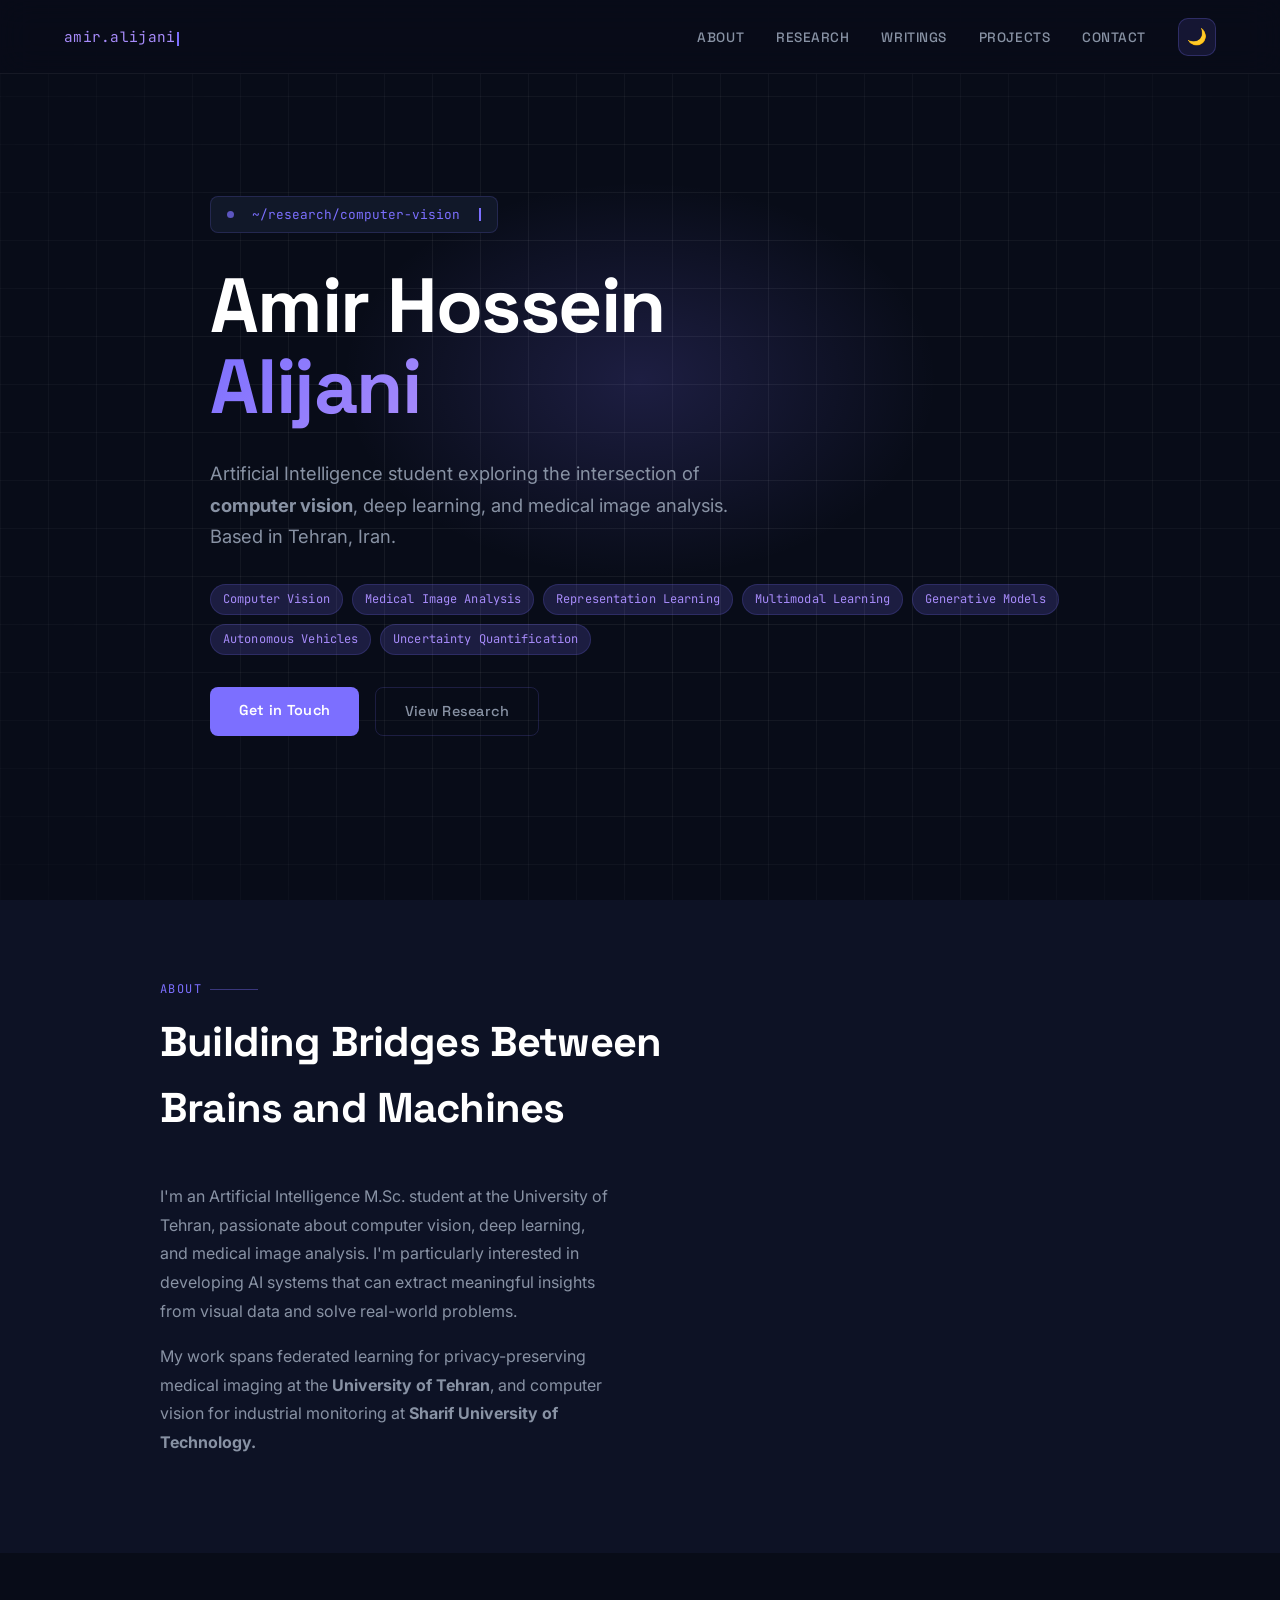
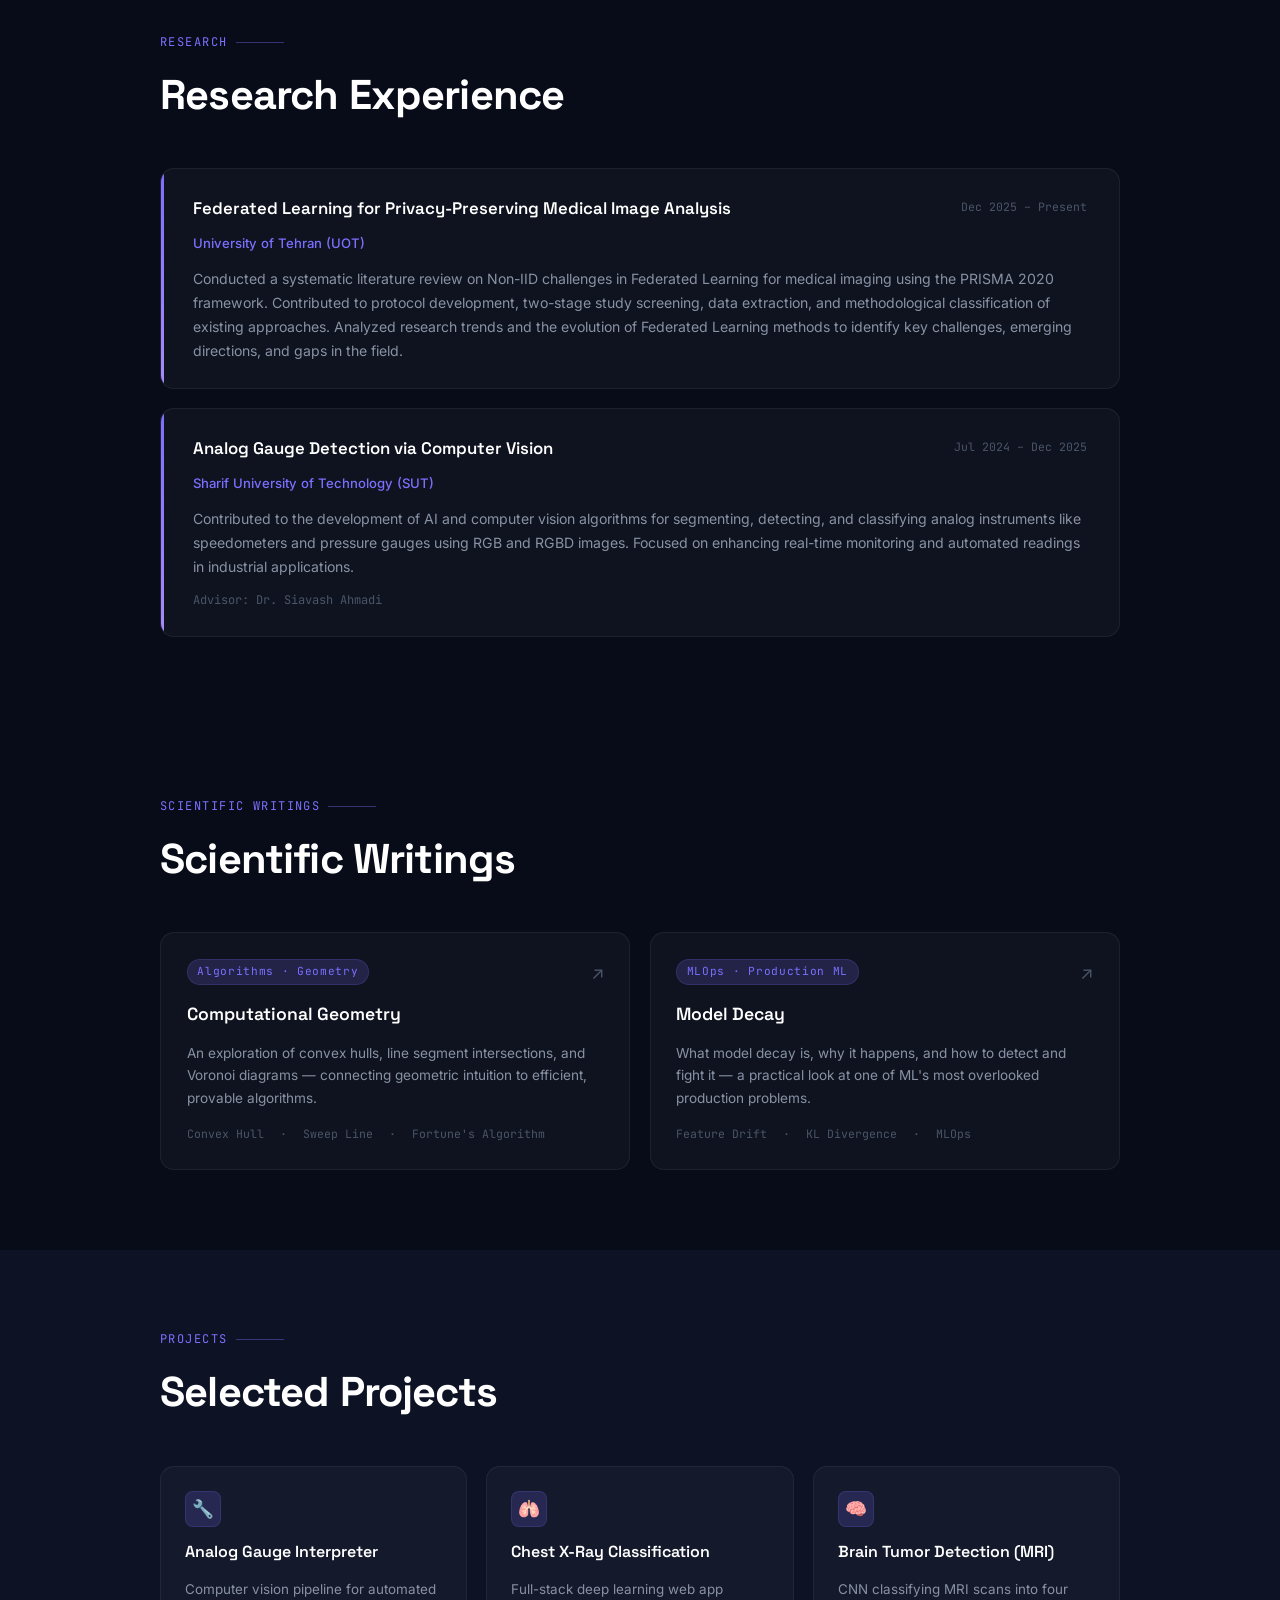
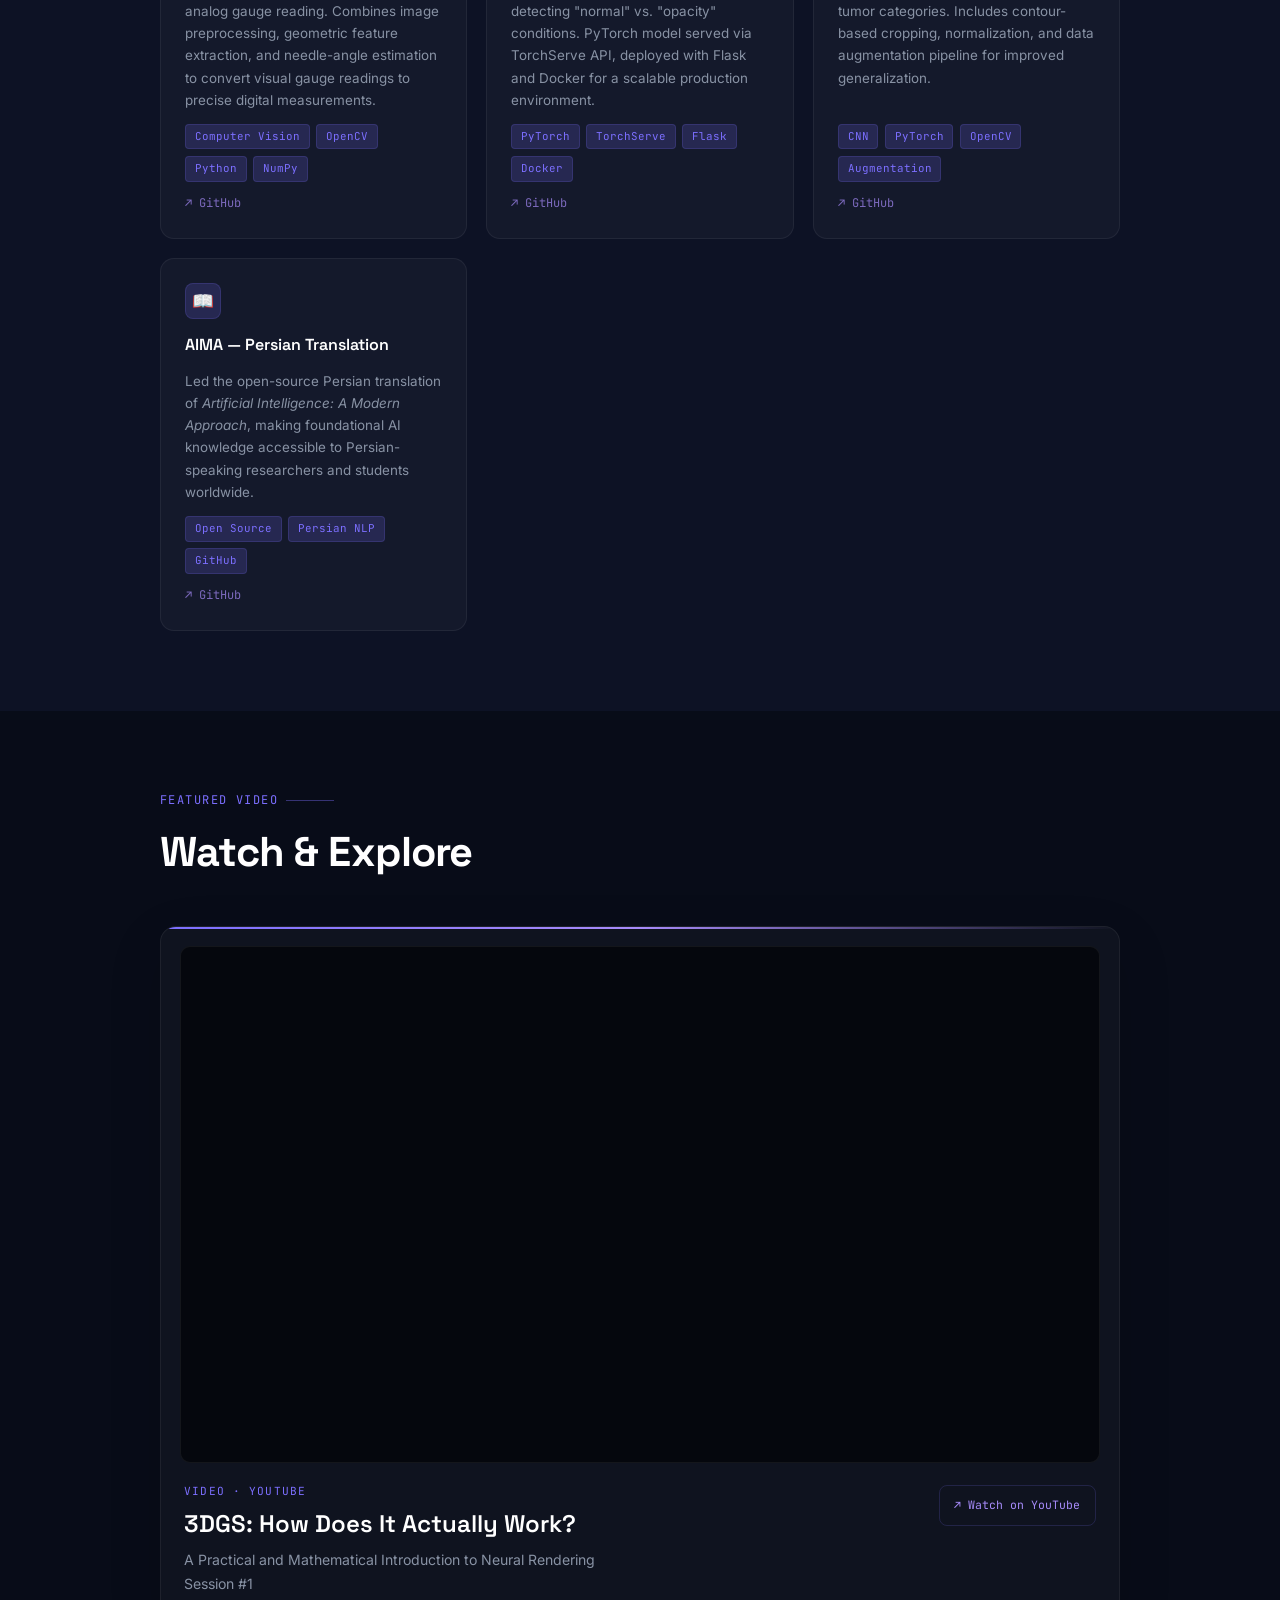
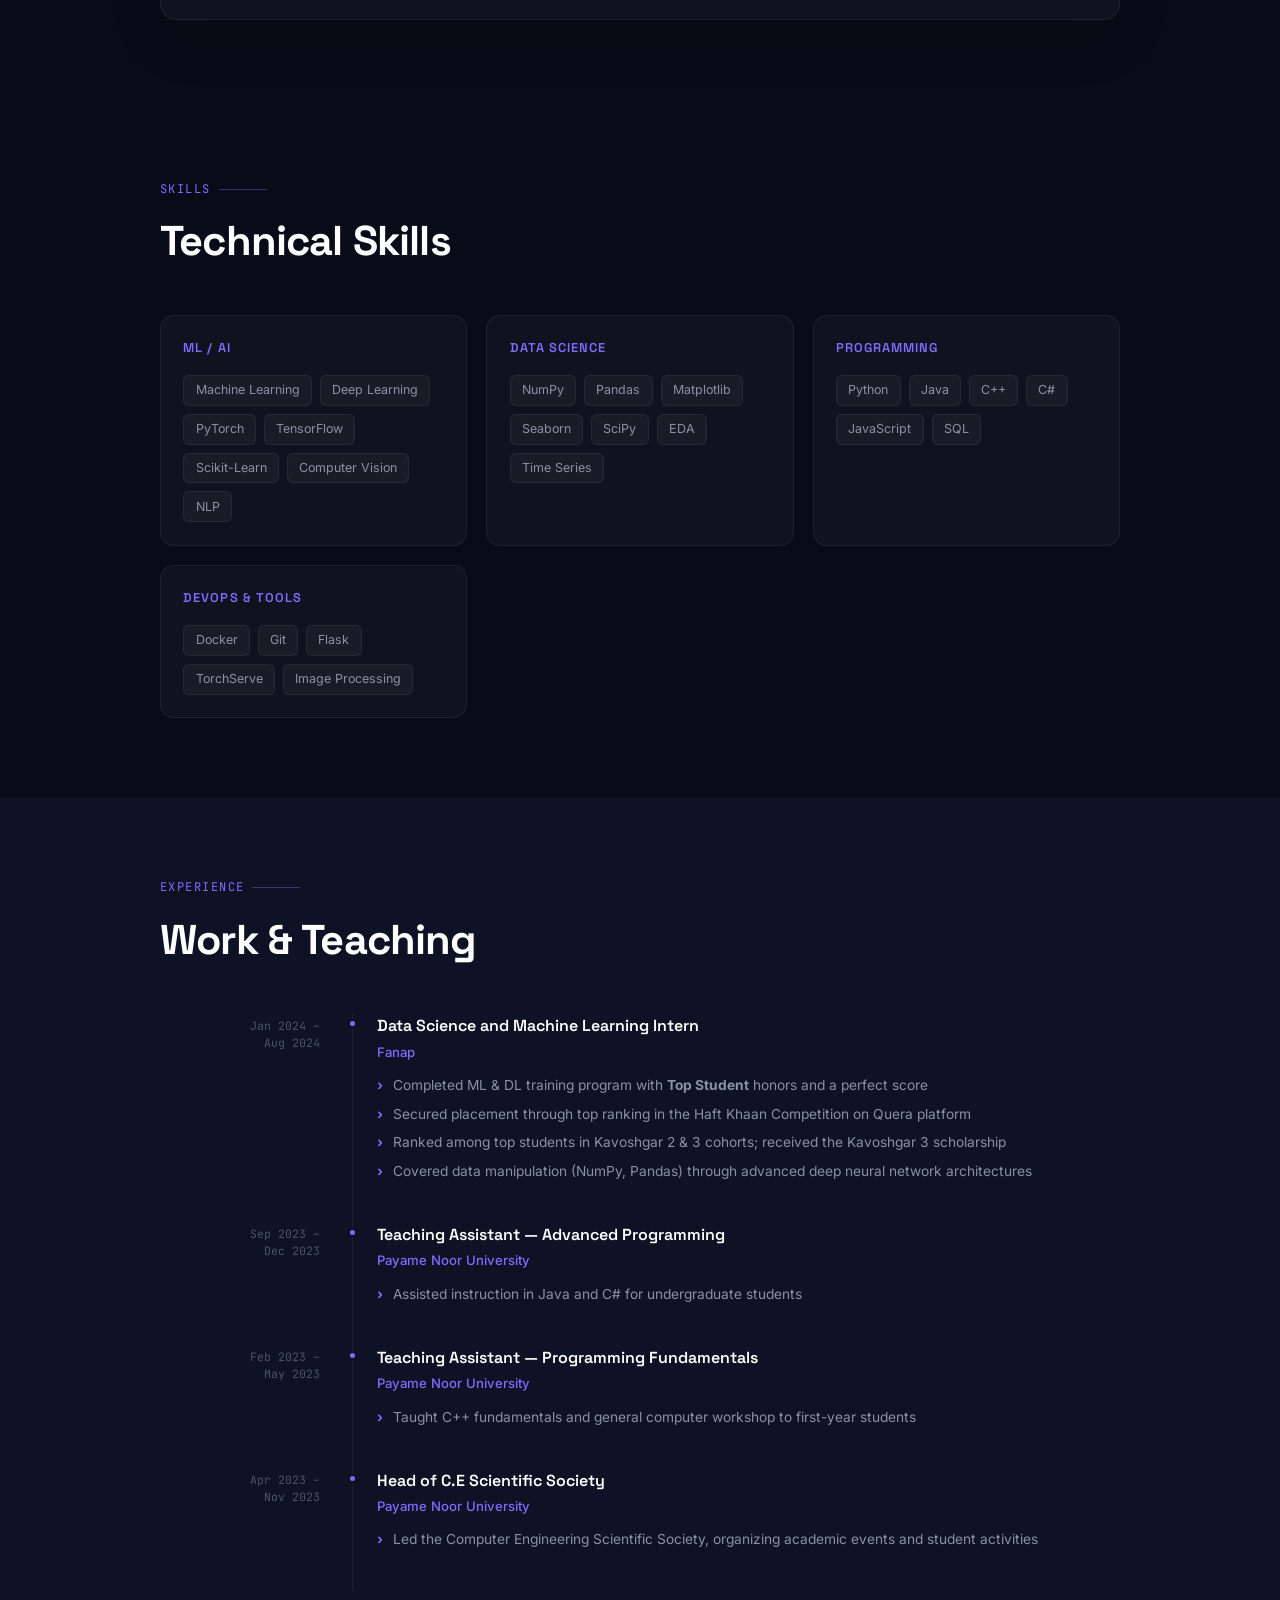
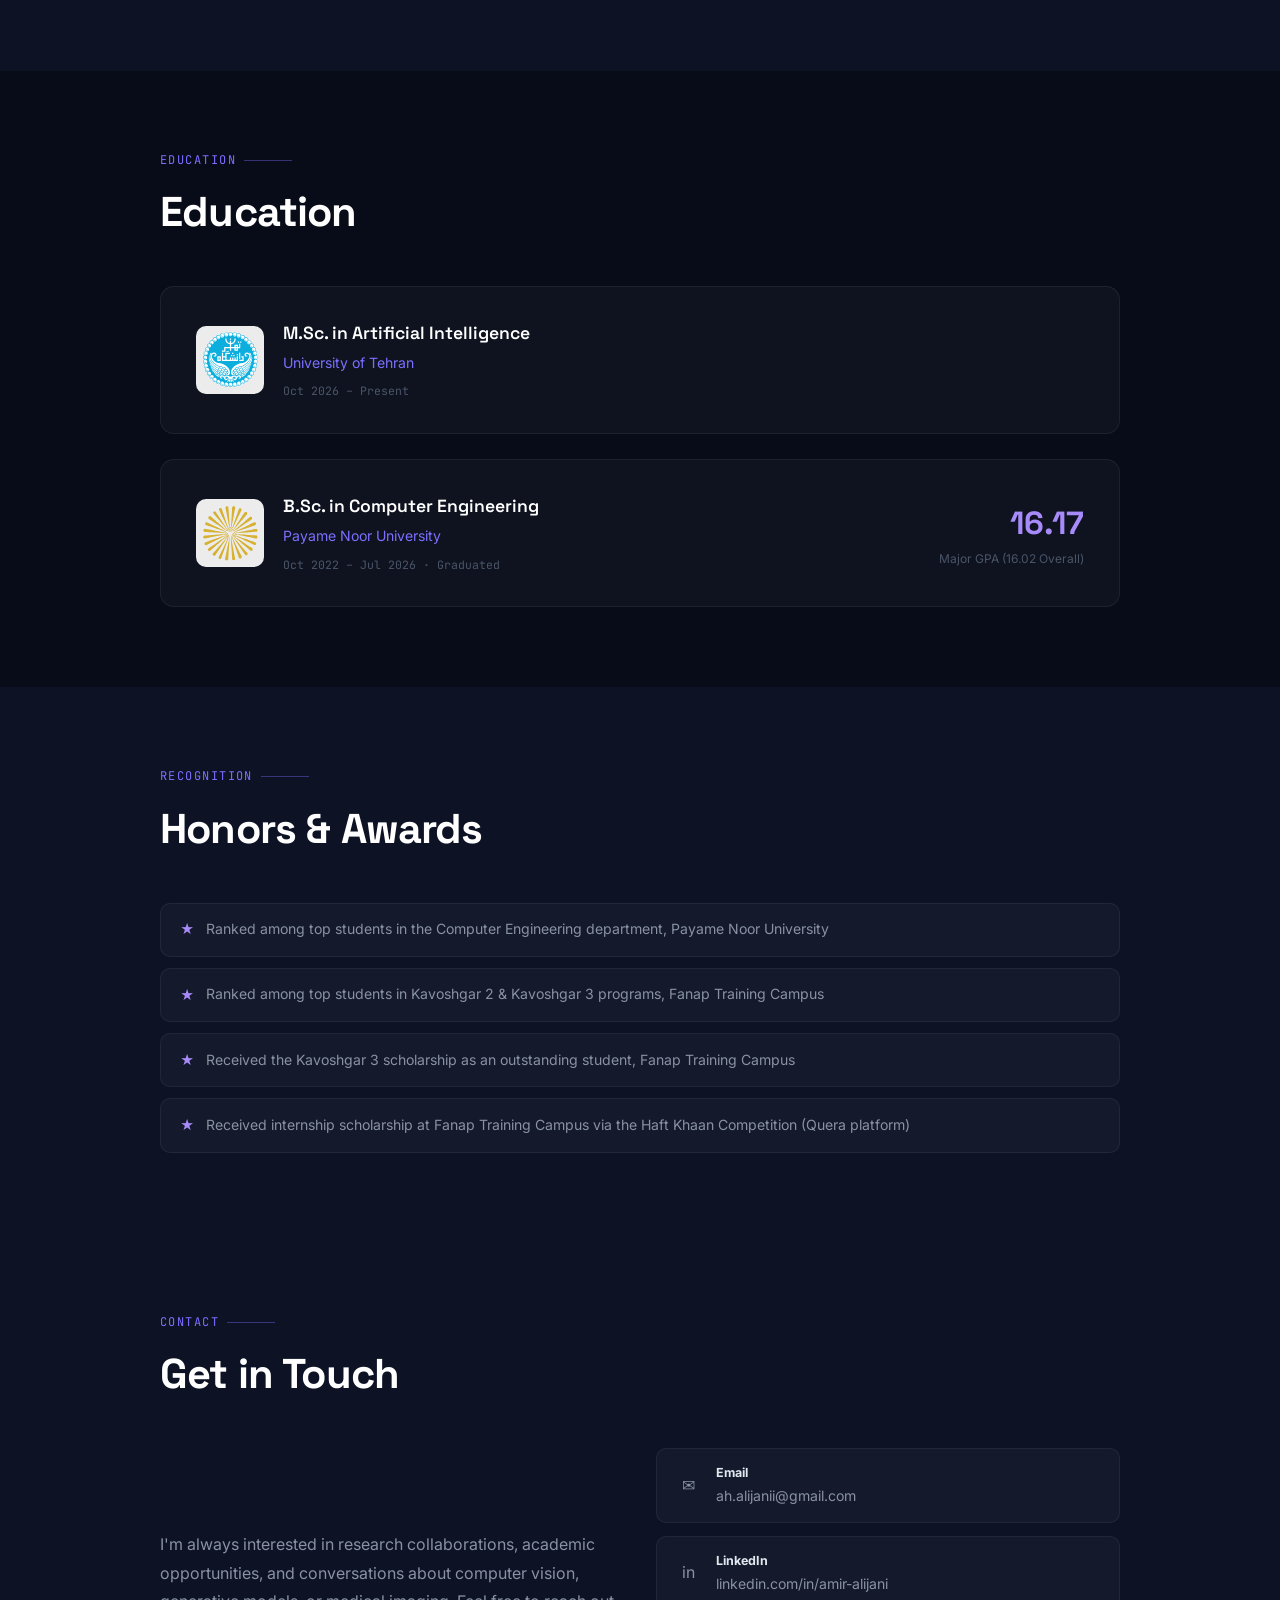
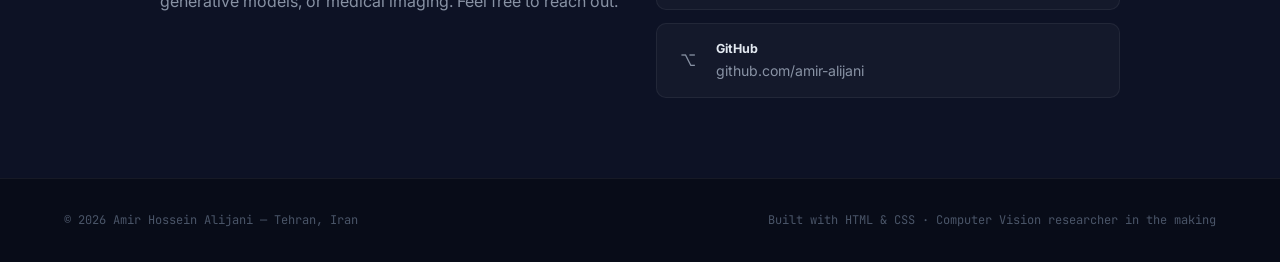
==== commit 8f68c51f: "index page updated" ====
--- a/index.html
+++ b/index.html
@@ -329,6 +329,90 @@
     color: var(--text-dim); position: relative; z-index: 1;
   }
 
+  /* ── FEATURED VIDEO ── */
+  #featured-video { background: var(--bg); }
+  .video-card {
+    position: relative;
+    overflow: hidden;
+    background: var(--card);
+    border: 1px solid var(--border-subtle);
+    border-radius: 16px;
+    padding: 1.2rem;
+    box-shadow: 0 18px 55px rgba(0,0,0,0.12);
+  }
+  .video-card::before {
+    content: '';
+    position: absolute;
+    top: 0; left: 0; right: 0;
+    height: 2px;
+    background: linear-gradient(90deg, var(--accent), var(--accent2), transparent);
+  }
+  .video-frame {
+    position: relative;
+    width: 100%;
+    aspect-ratio: 16 / 9;
+    overflow: hidden;
+    border-radius: 10px;
+    background: #05070d;
+    border: 1px solid var(--border-subtle);
+  }
+  .video-frame iframe {
+    position: absolute;
+    inset: 0;
+    width: 100%;
+    height: 100%;
+    border: 0;
+  }
+  .video-card-info {
+    display: flex;
+    align-items: flex-start;
+    justify-content: space-between;
+    gap: 1.5rem;
+    padding: 1.2rem 0.25rem 0.15rem;
+  }
+  .video-card-copy { min-width: 0; }
+  .video-kicker {
+    font-family: 'JetBrains Mono', monospace;
+    font-size: 0.7rem;
+    color: var(--accent);
+    letter-spacing: 0.1em;
+    text-transform: uppercase;
+    margin-bottom: 0.45rem;
+  }
+  .video-title {
+    font-family: 'Space Grotesk', sans-serif;
+    font-size: clamp(1.15rem, 2.5vw, 1.5rem);
+    line-height: 1.3;
+    font-weight: 600;
+    color: var(--hero-h1);
+    margin-bottom: 0.55rem;
+  }
+  .video-description {
+    color: var(--text-muted);
+    font-size: 0.88rem;
+    line-height: 1.75;
+    max-width: 680px;
+  }
+  .video-watch-link {
+    display: inline-flex;
+    align-items: center;
+    gap: 0.45rem;
+    flex-shrink: 0;
+    margin-top: 0.15rem;
+    padding: 0.65rem 0.9rem;
+    border: 1px solid var(--border);
+    border-radius: 8px;
+    color: var(--accent2);
+    text-decoration: none;
+    font-family: 'JetBrains Mono', monospace;
+    font-size: 0.72rem;
+    transition: background 0.2s, transform 0.2s;
+  }
+  .video-watch-link:hover {
+    background: var(--accent-glow);
+    transform: translateY(-2px);
+  }
+
   /* ── SKILLS ── */
   .skills-grid { display: grid; grid-template-columns: repeat(auto-fill, minmax(260px, 1fr)); gap: 1.2rem; }
   .skill-group {
@@ -429,6 +513,11 @@
     .edu-card { flex-direction: column; }
     .edu-gpa-block { text-align: left; }
     .nav-links { display: none; }
+  }
+  @media (max-width: 720px) {
+    .video-card { padding: 0.7rem; }
+    .video-card-info { flex-direction: column; gap: 1rem; padding: 1rem 0.2rem 0.2rem; }
+    .video-watch-link { align-self: flex-start; }
   }
   @media (prefers-reduced-motion: reduce) {
     .cursor { animation: none; }
@@ -611,6 +700,44 @@
           <span class="tech-pill">GitHub</span>
         </div>
         <a href="https://github.com/amir-alijani" class="pcard-link">↗ GitHub</a>
+      </div>
+    </div>
+  </div>
+</section>
+
+<!-- FEATURED VIDEO -->
+<section id="featured-video">
+  <div class="section-inner">
+    <div class="section-label">Featured Video</div>
+    <h2>Watch & Explore</h2>
+    <div class="video-card">
+      <div class="video-frame">
+        <iframe
+          src="https://www.youtube-nocookie.com/embed/7baAA8I4agM"
+          title="Featured video"
+          loading="lazy"
+          referrerpolicy="strict-origin-when-cross-origin"
+          allow="accelerometer; autoplay; clipboard-write; encrypted-media; gyroscope; picture-in-picture; web-share"
+          allowfullscreen>
+        </iframe>
+      </div>
+      <div class="video-card-info">
+        <div class="video-card-copy">
+          <div class="video-kicker">Video · YouTube</div>
+          <h3 class="video-title">3DGS: How Does It Actually Work?</h3>
+          <p class="video-description">
+            A Practical and Mathematical Introduction to Neural Rendering
+          </p>
+          <p class="video-description">
+            Session #1
+          </p>
+        </div>
+        <a class="video-watch-link"
+           href="https://youtu.be/7baAA8I4agM"
+           target="_blank"
+           rel="noopener noreferrer">
+          ↗ Watch on YouTube
+        </a>
       </div>
     </div>
   </div>
@@ -800,4 +927,4 @@
 </footer>
 
 </body>
-</html>
+</html>
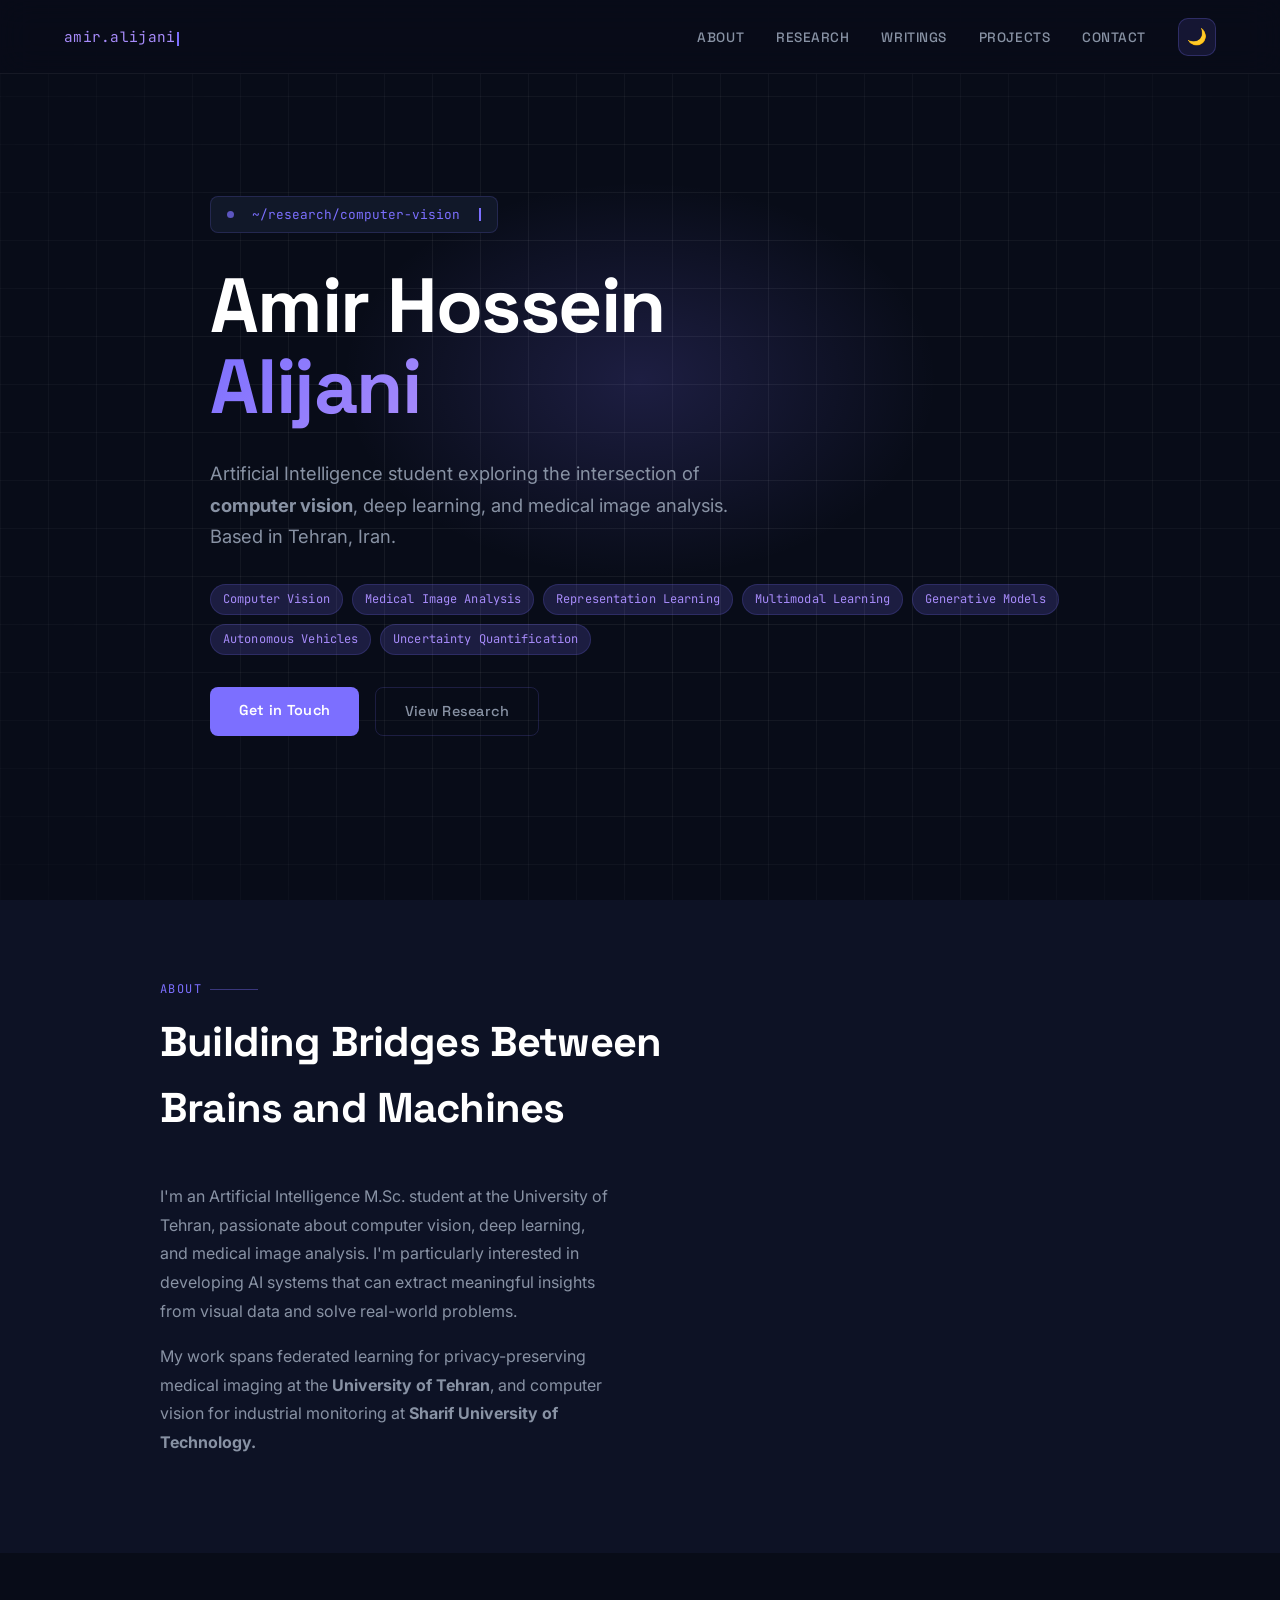
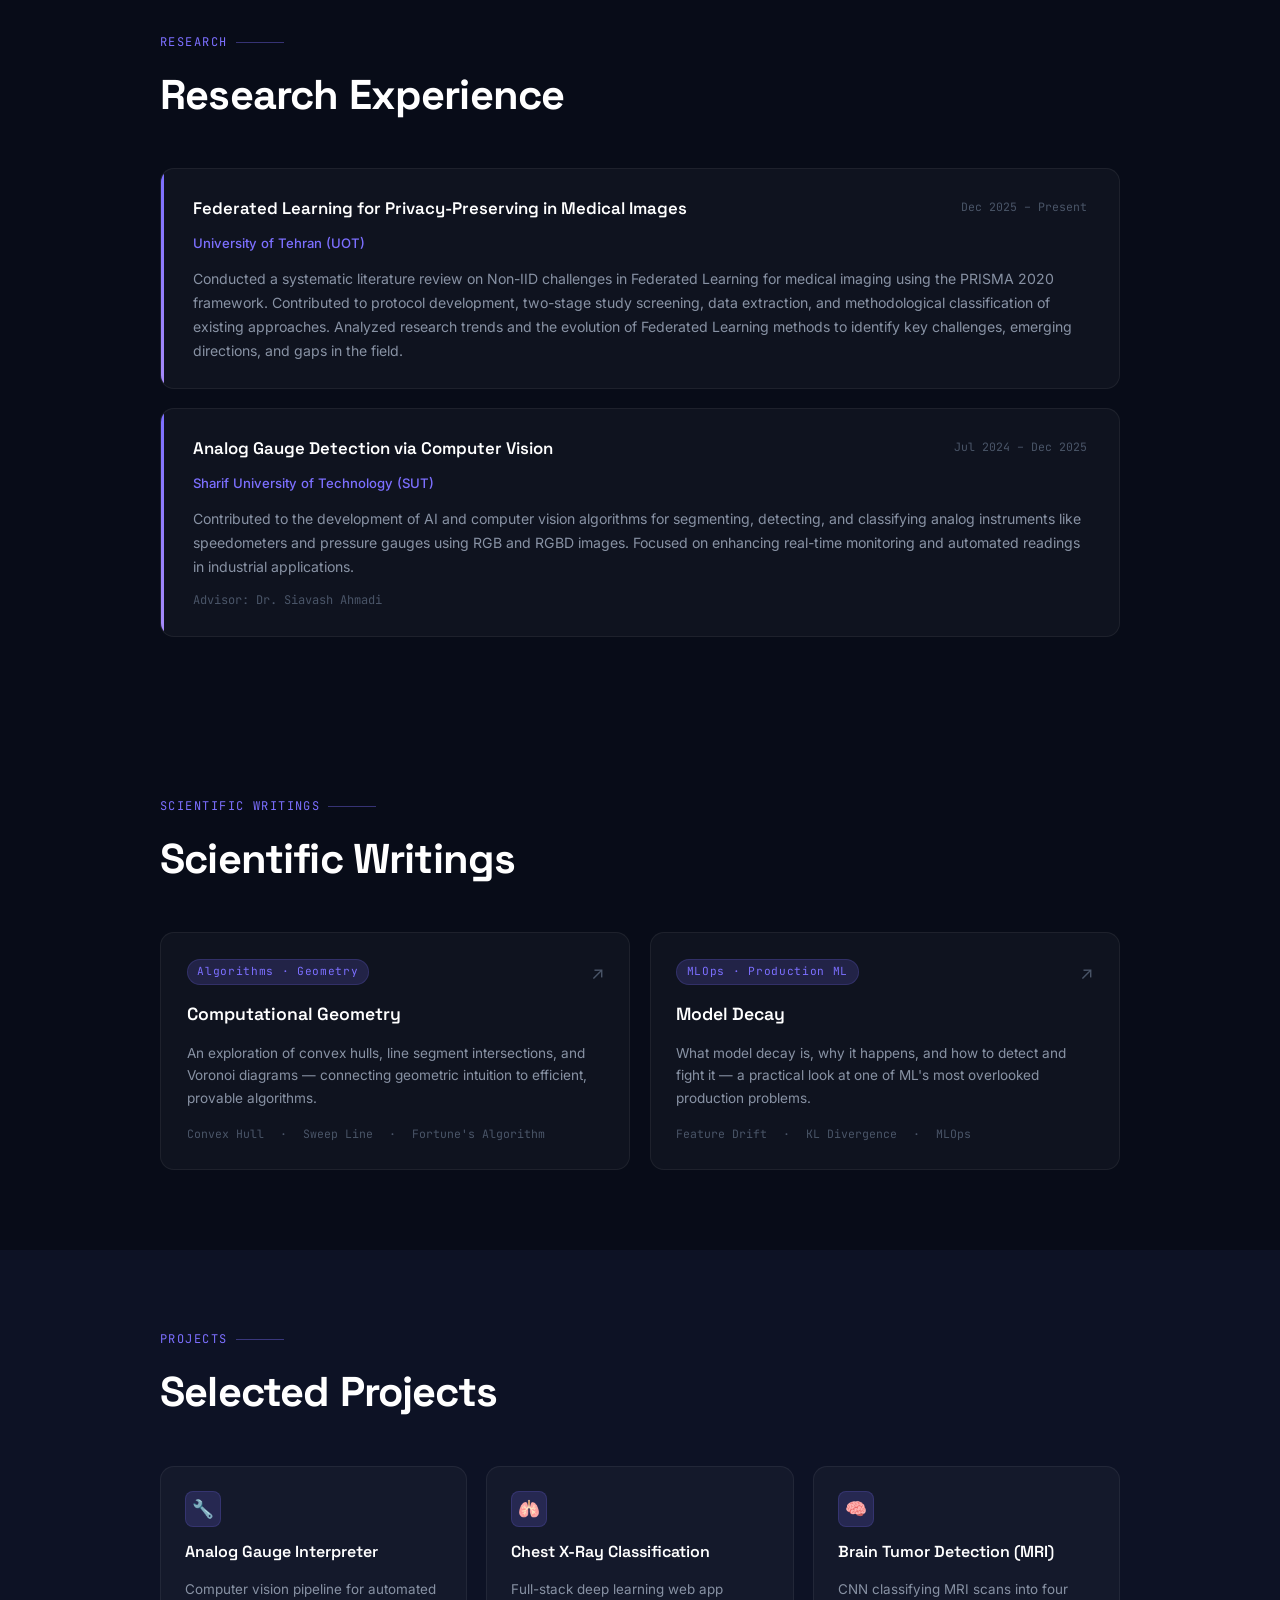
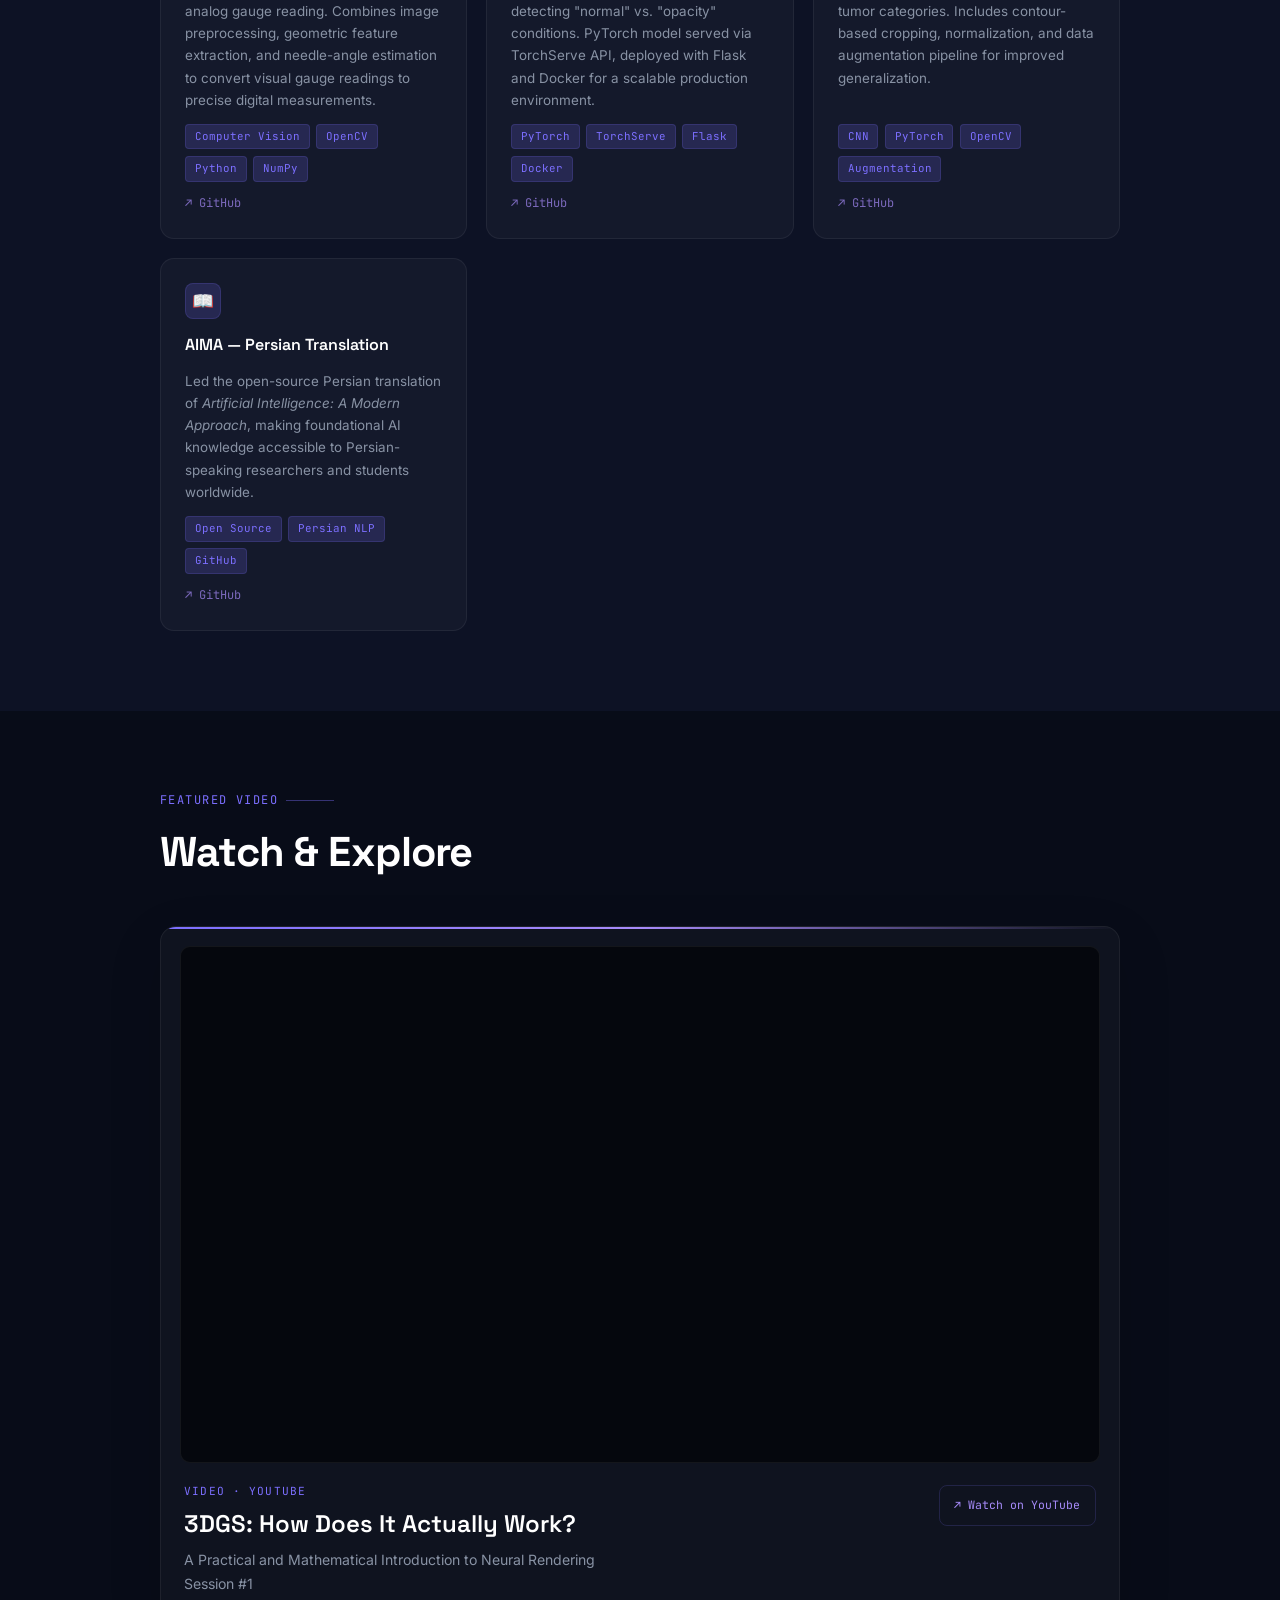
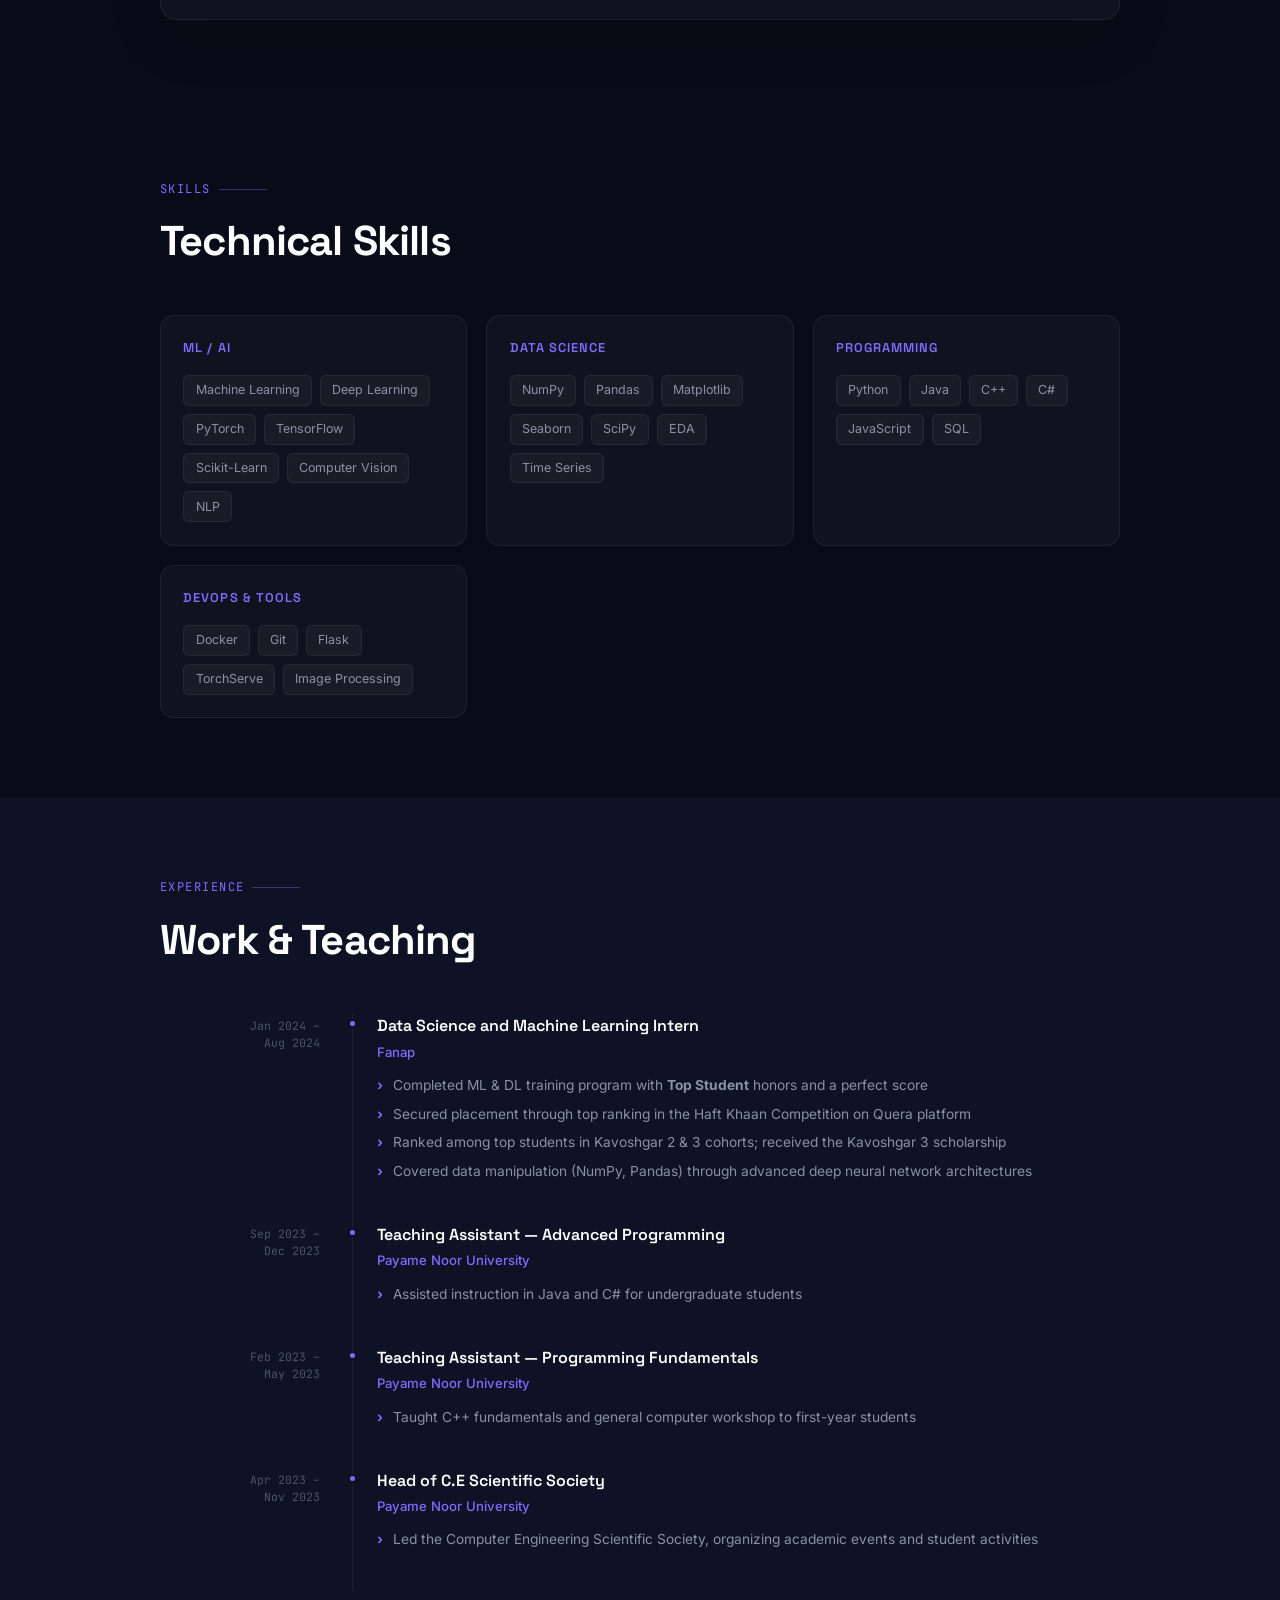
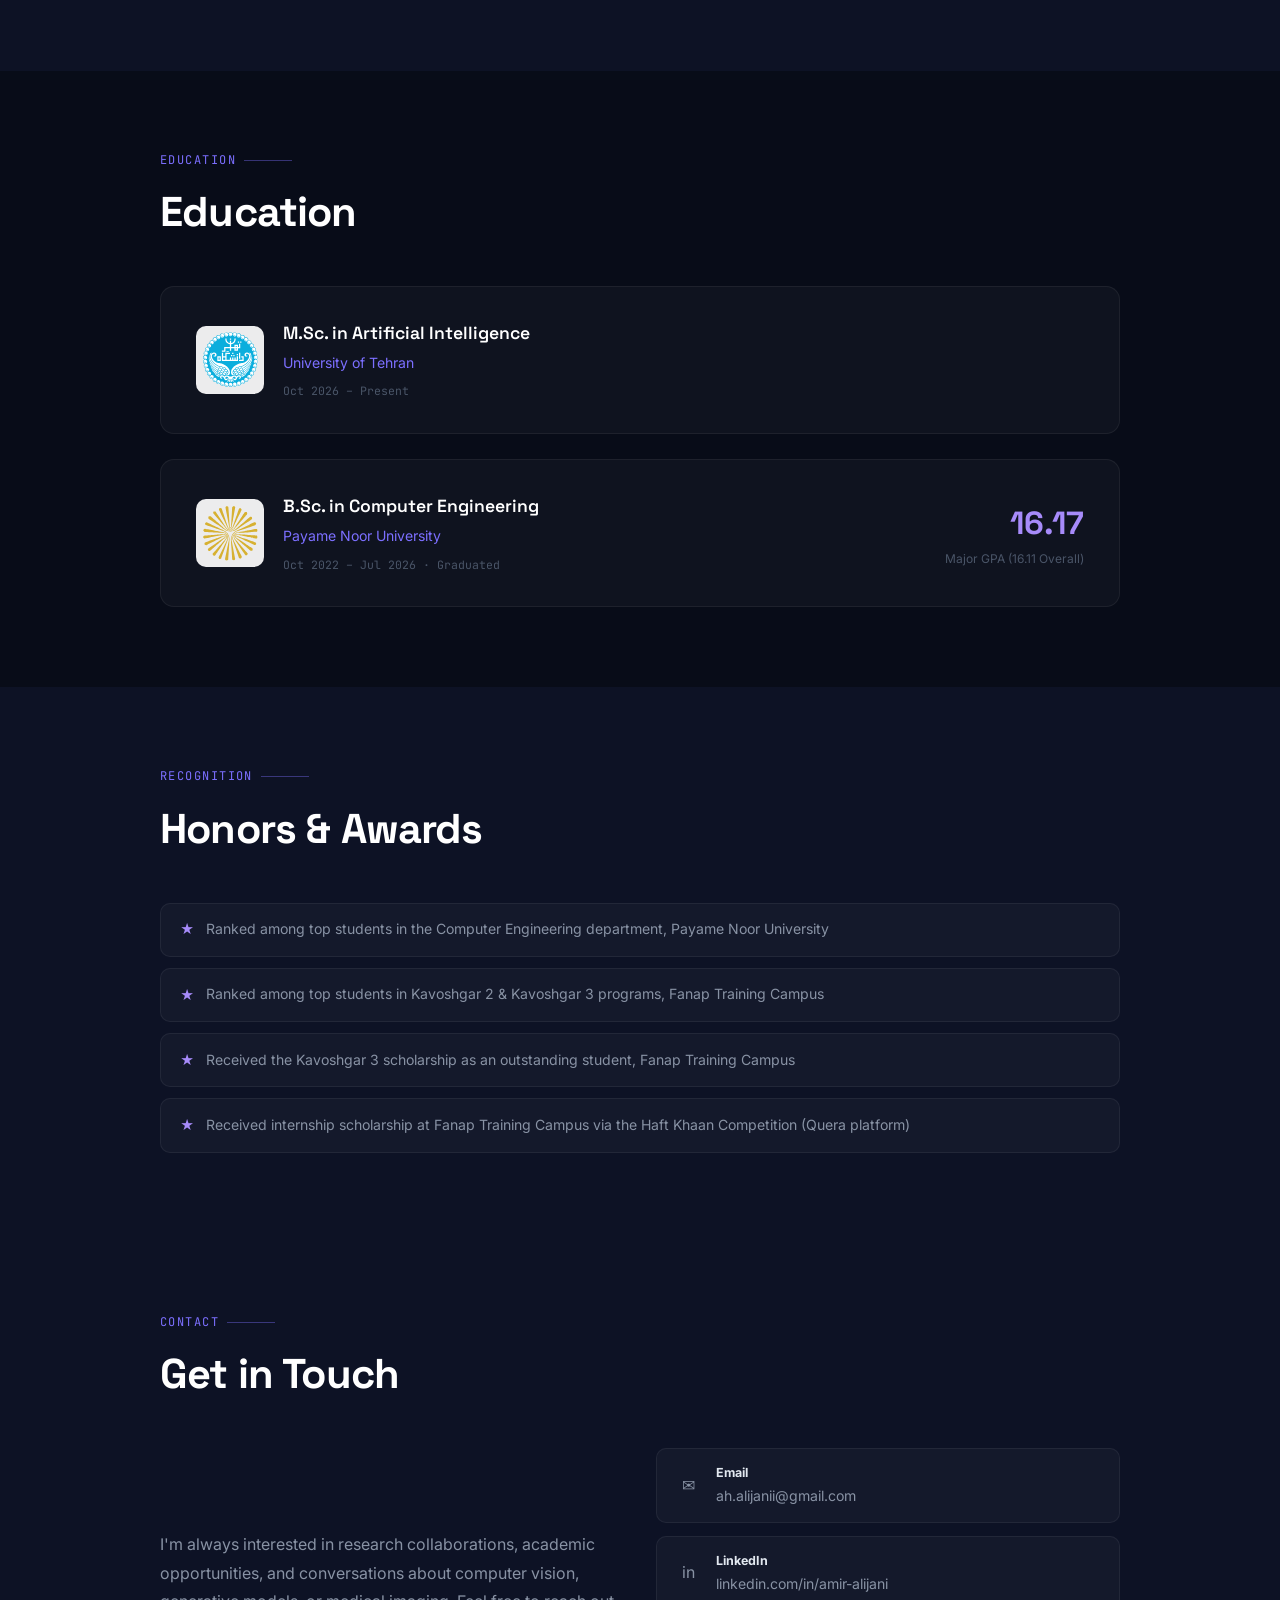
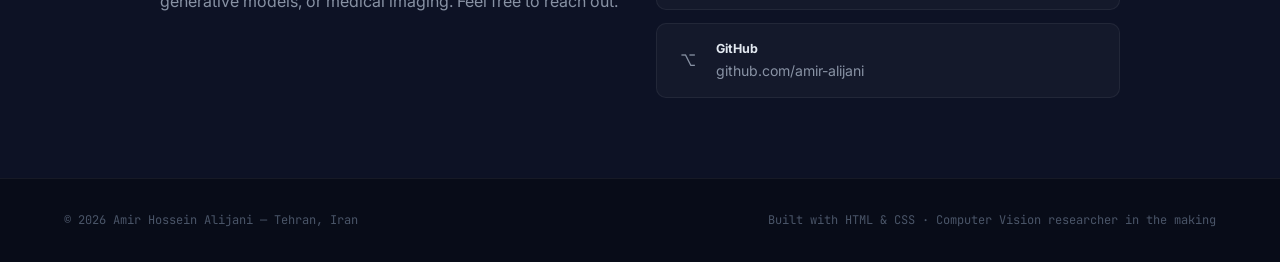
==== commit f12db93e: "index page was updated" ====
--- a/index.html
+++ b/index.html
@@ -595,7 +595,7 @@
     <div class="research-cards">
       <div class="rcard">
         <div class="rcard-header">
-          <div class="rcard-title">Federated Learning for Privacy-Preserving Medical Image Analysis</div>
+          <div class="rcard-title">Federated Learning for Privacy-Preserving in Medical Images</div>
           <div class="rcard-date">Dec 2025 – Present</div>
         </div>
         <div class="rcard-inst">University of Tehran (UOT)</div>
@@ -861,7 +861,7 @@
       </div>
       <div class="edu-gpa-block">
         <div class="gpa-val">16.17</div>
-        <div class="gpa-lbl">Major GPA (16.02 Overall)</div>
+        <div class="gpa-lbl">Major GPA (16.11 Overall)</div>
       </div>
     </div>
   </div>
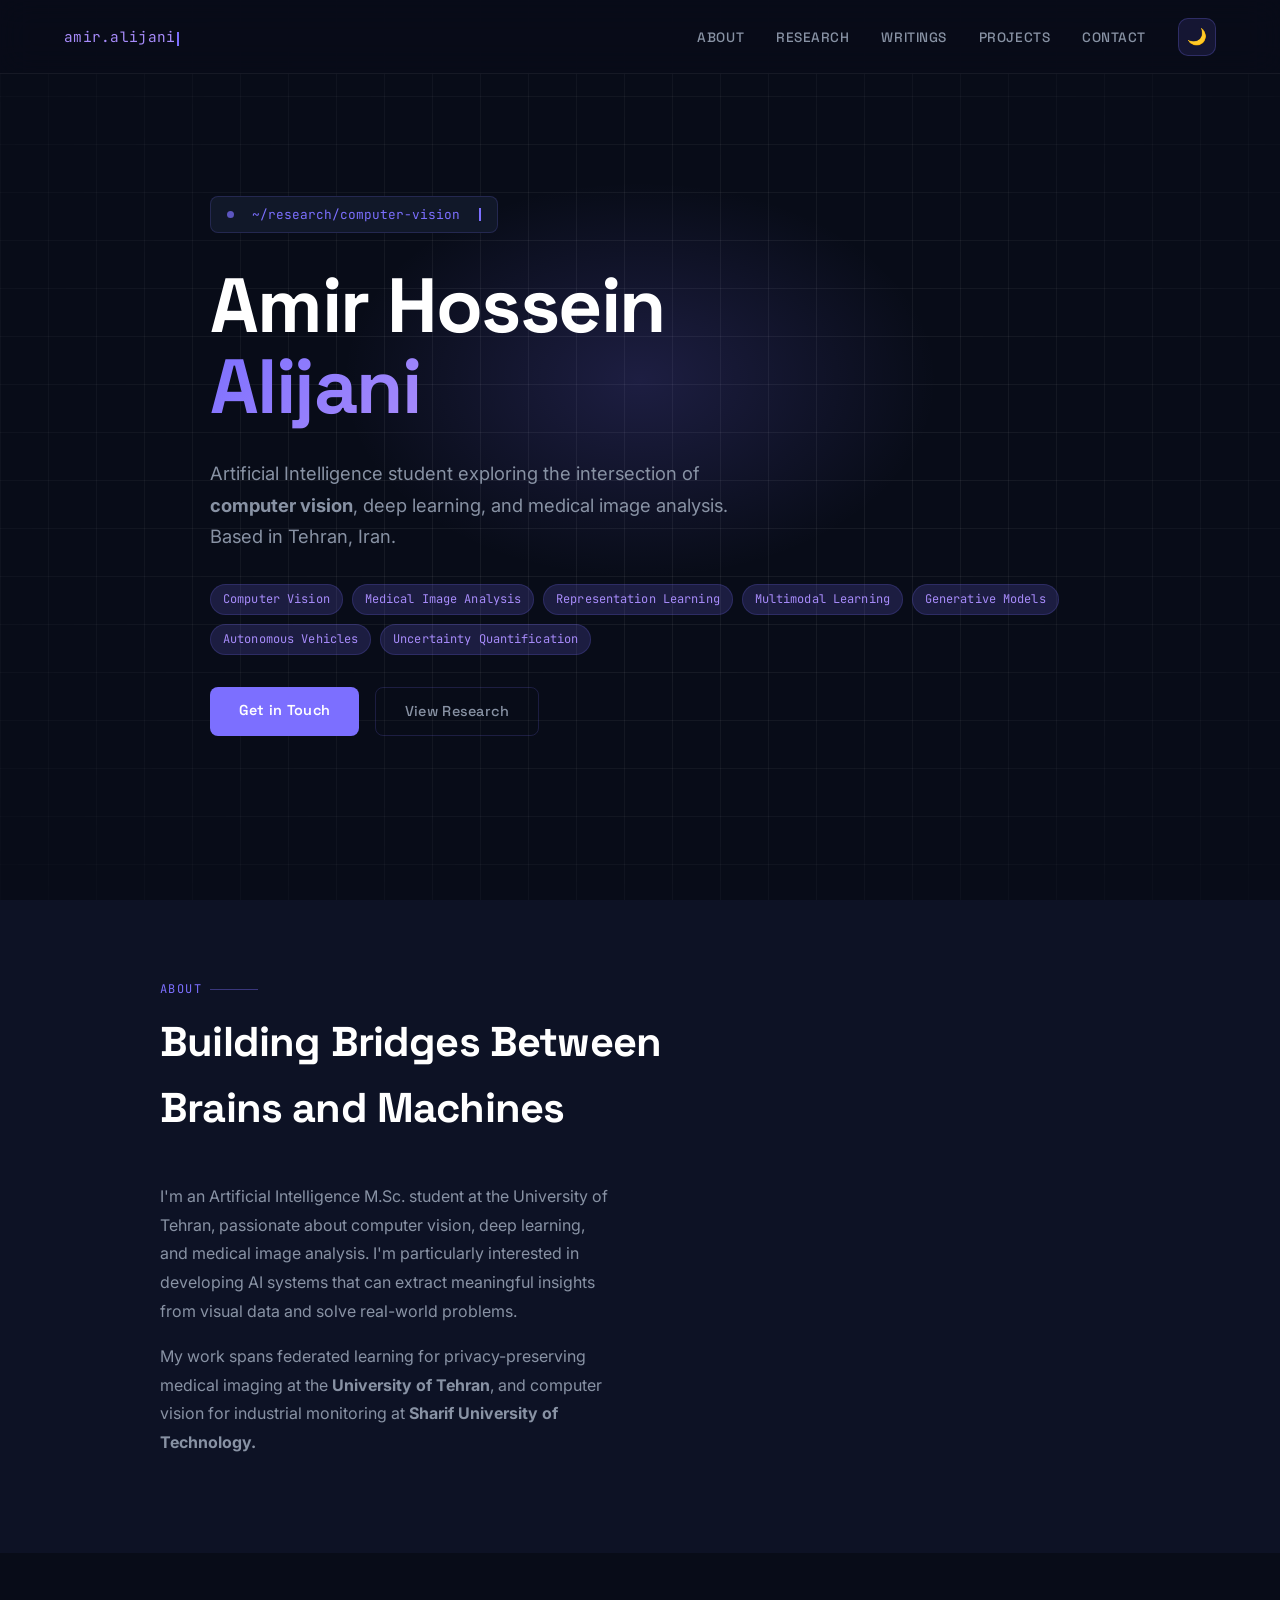
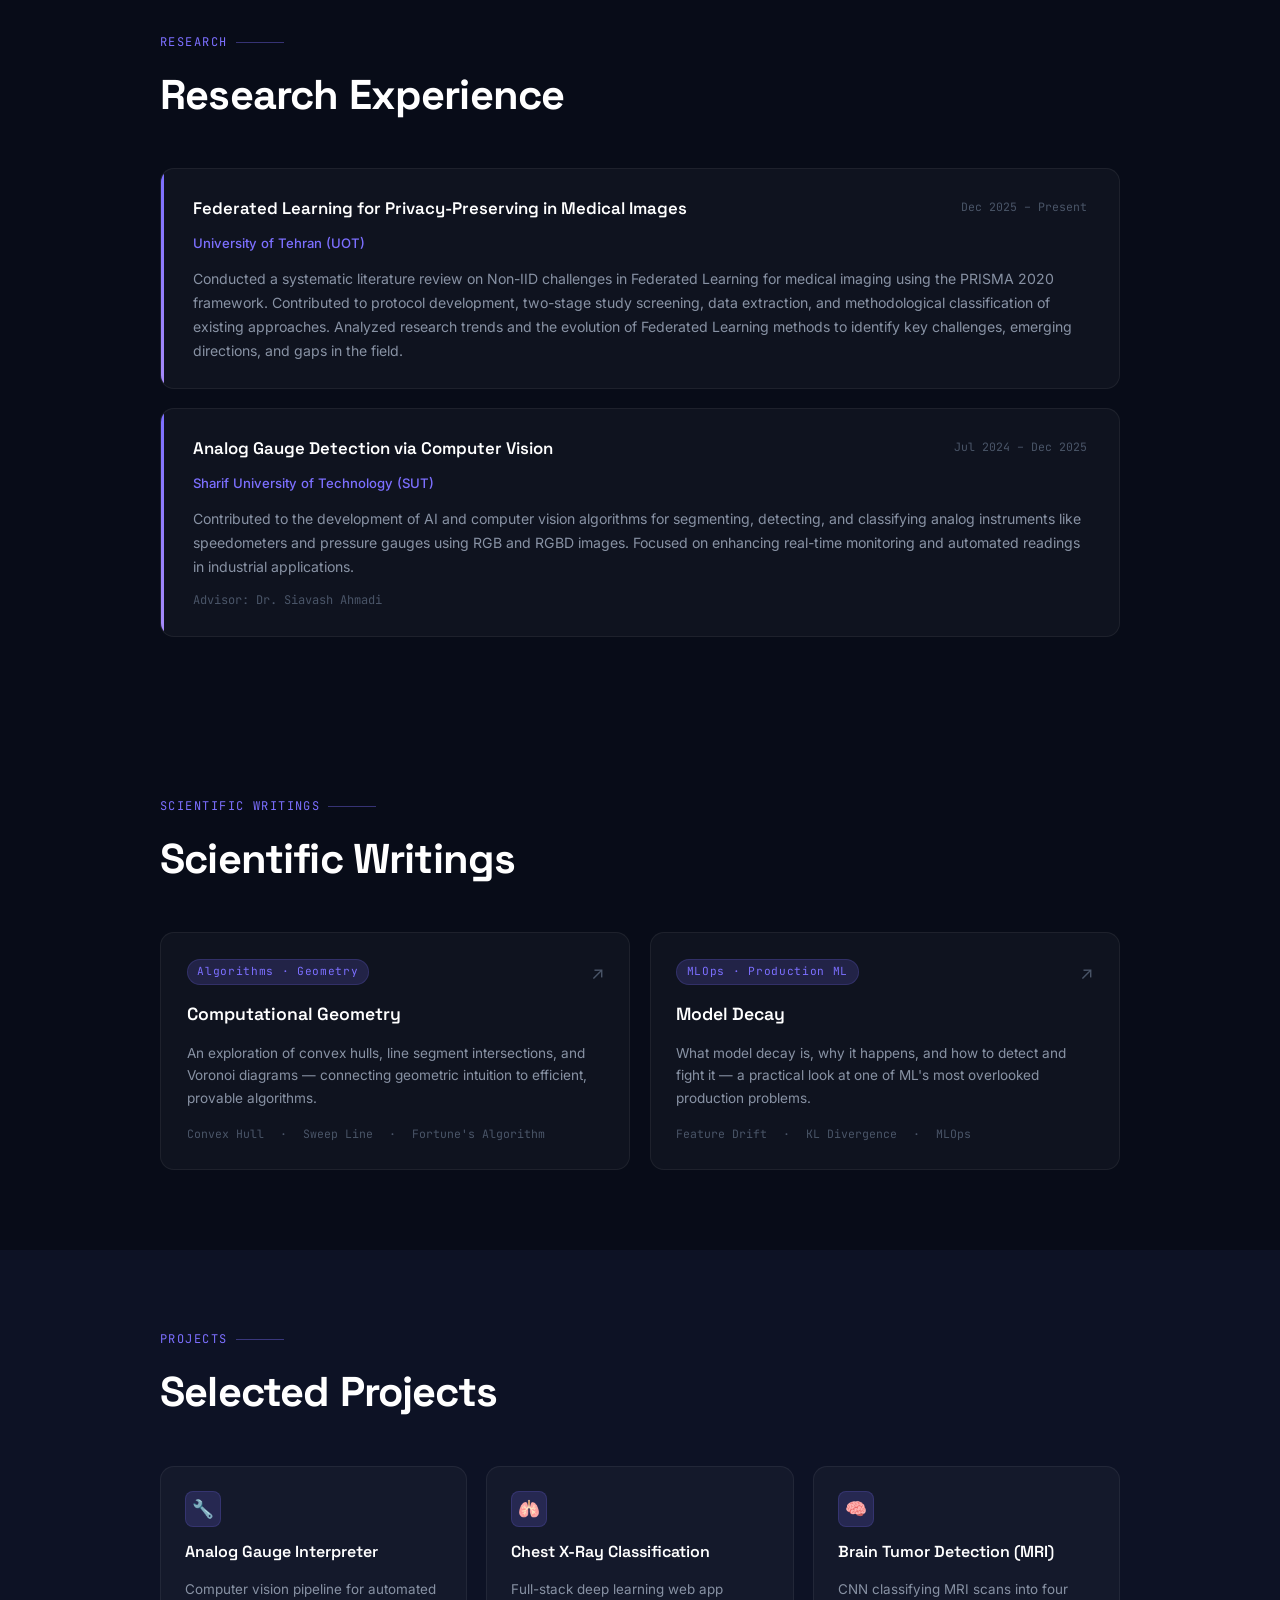
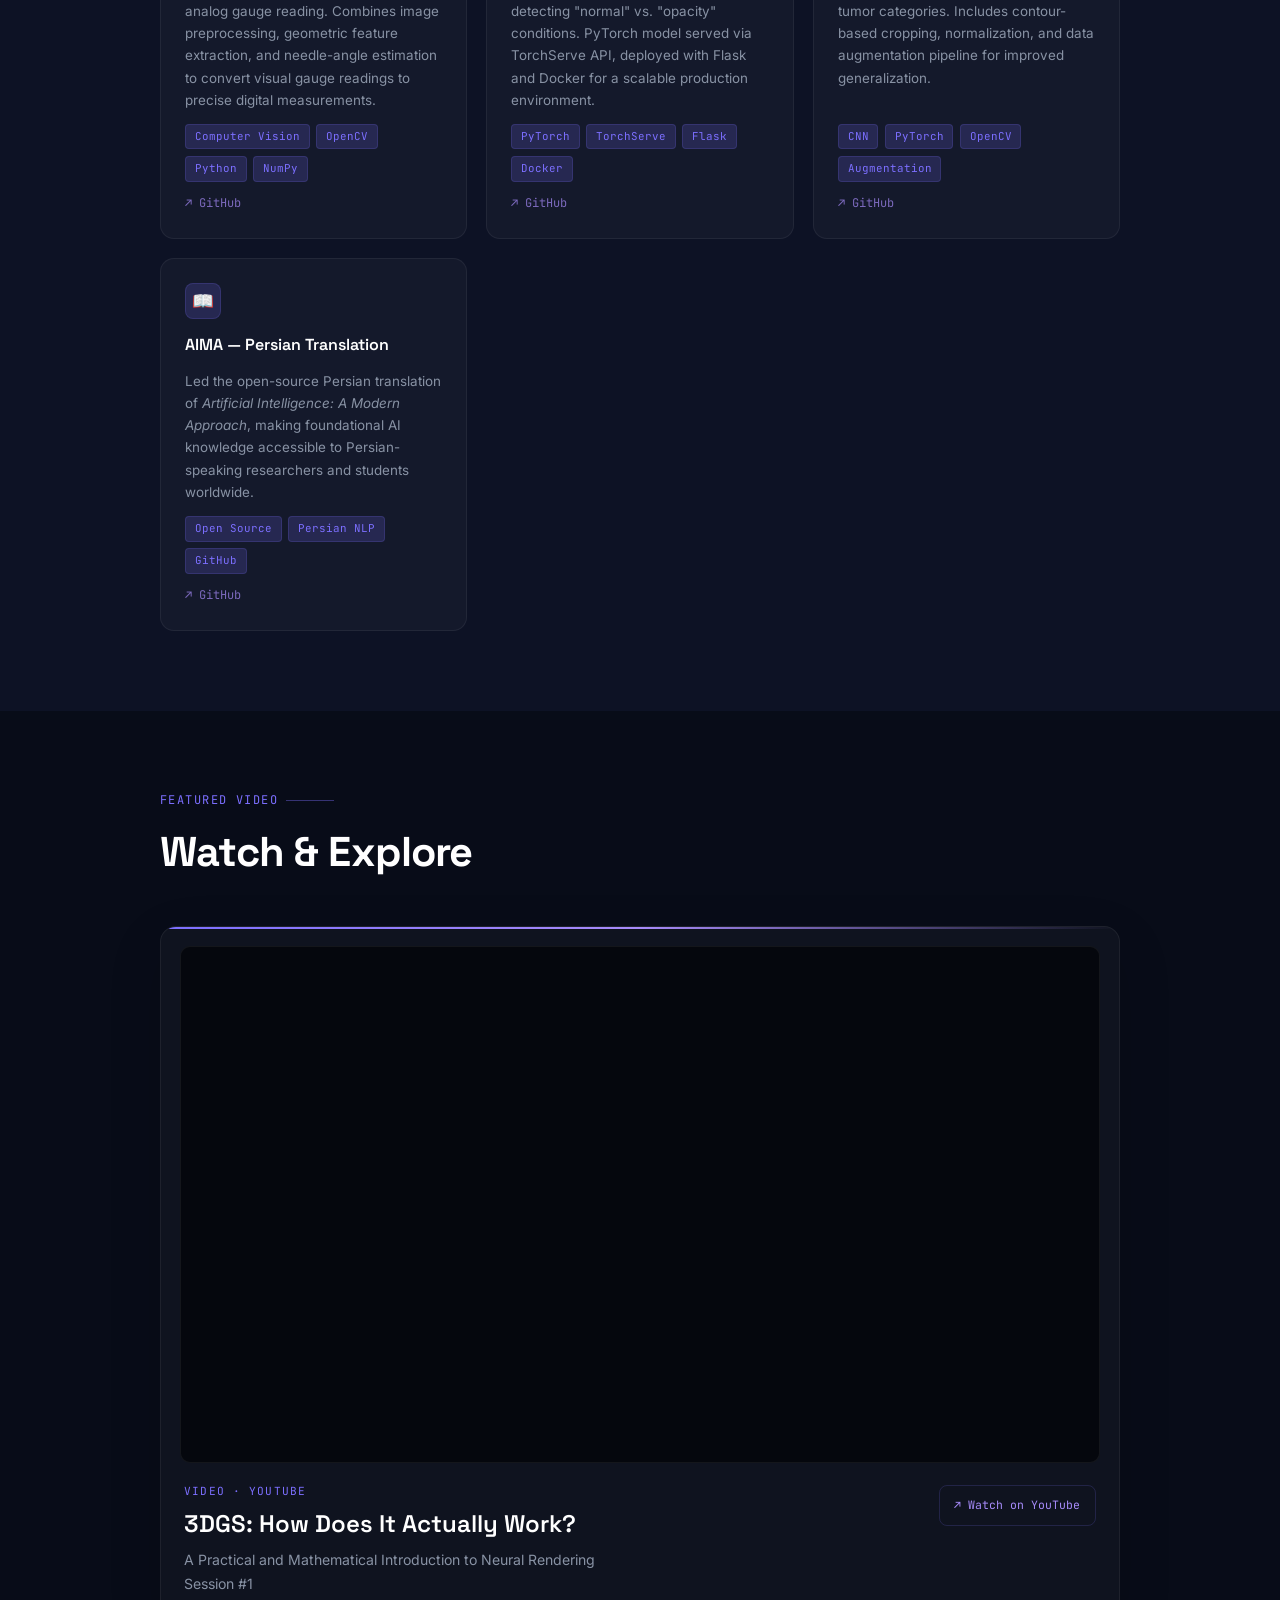
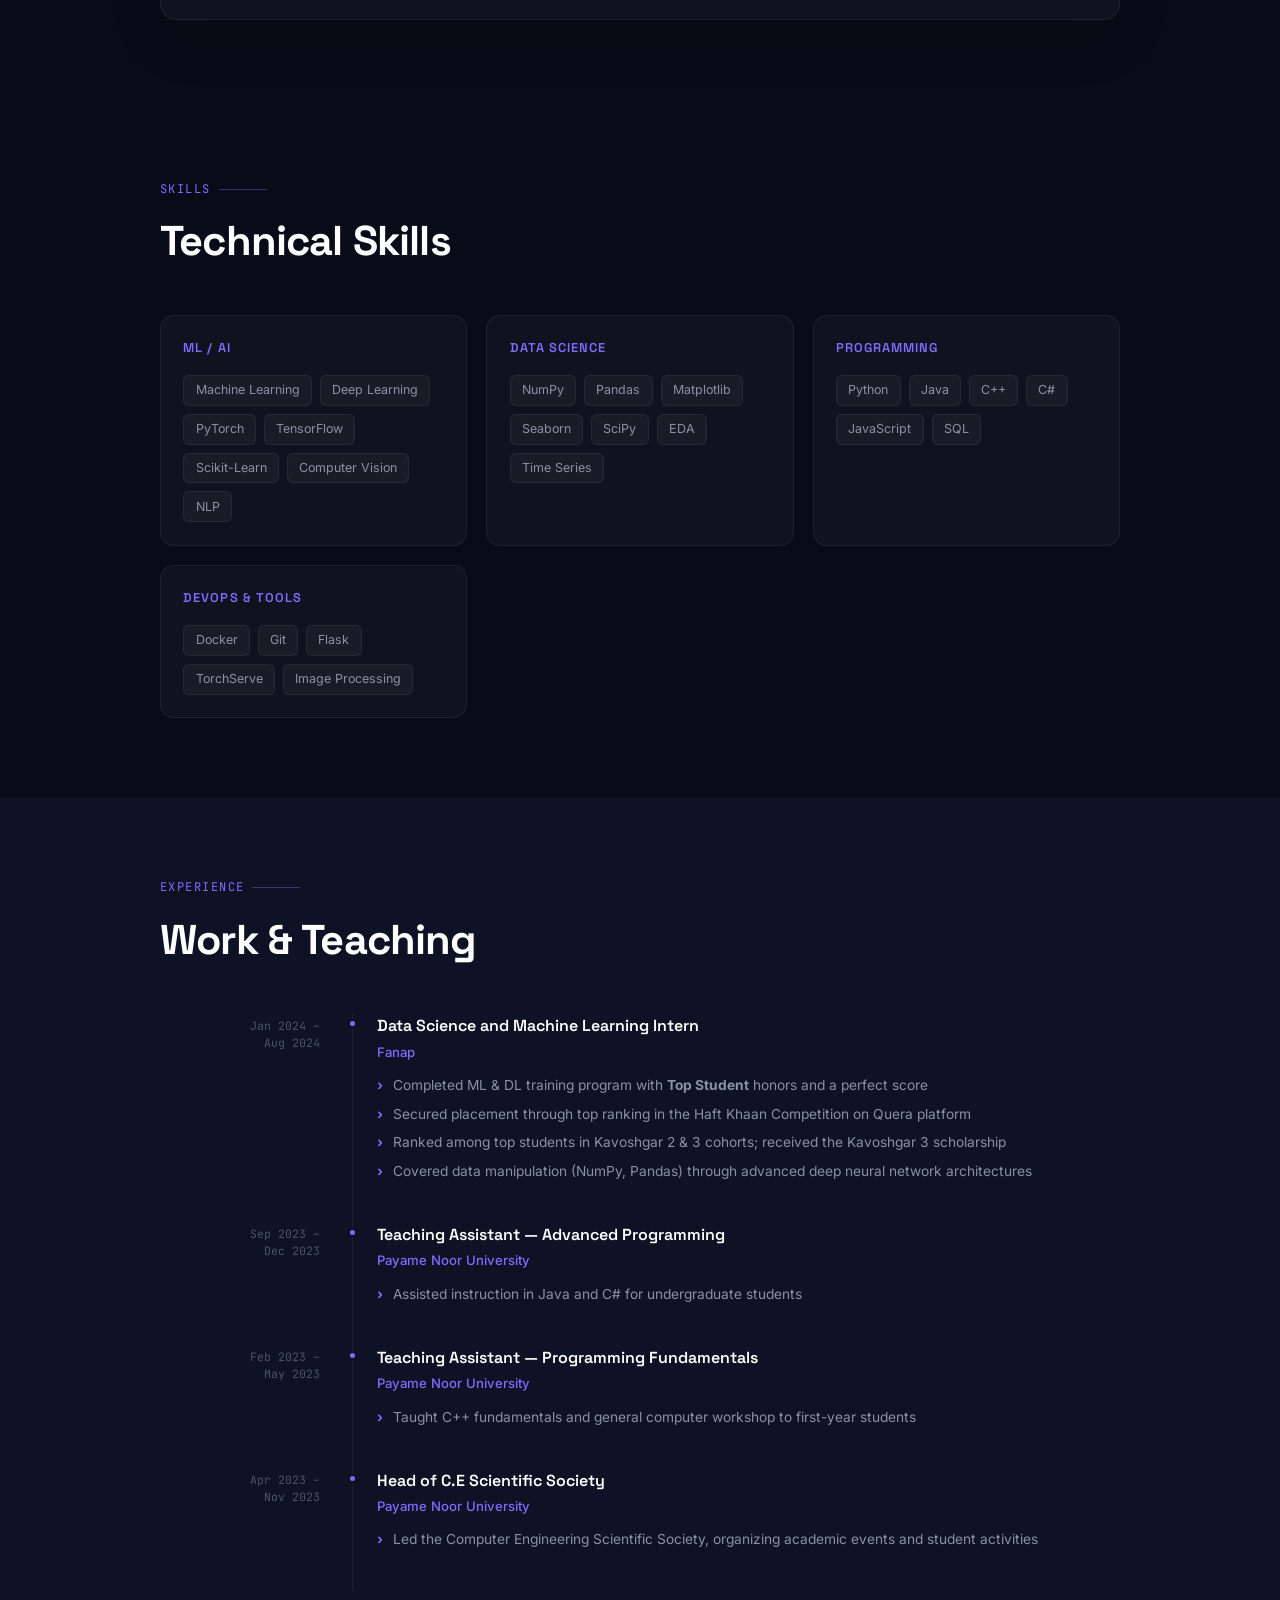
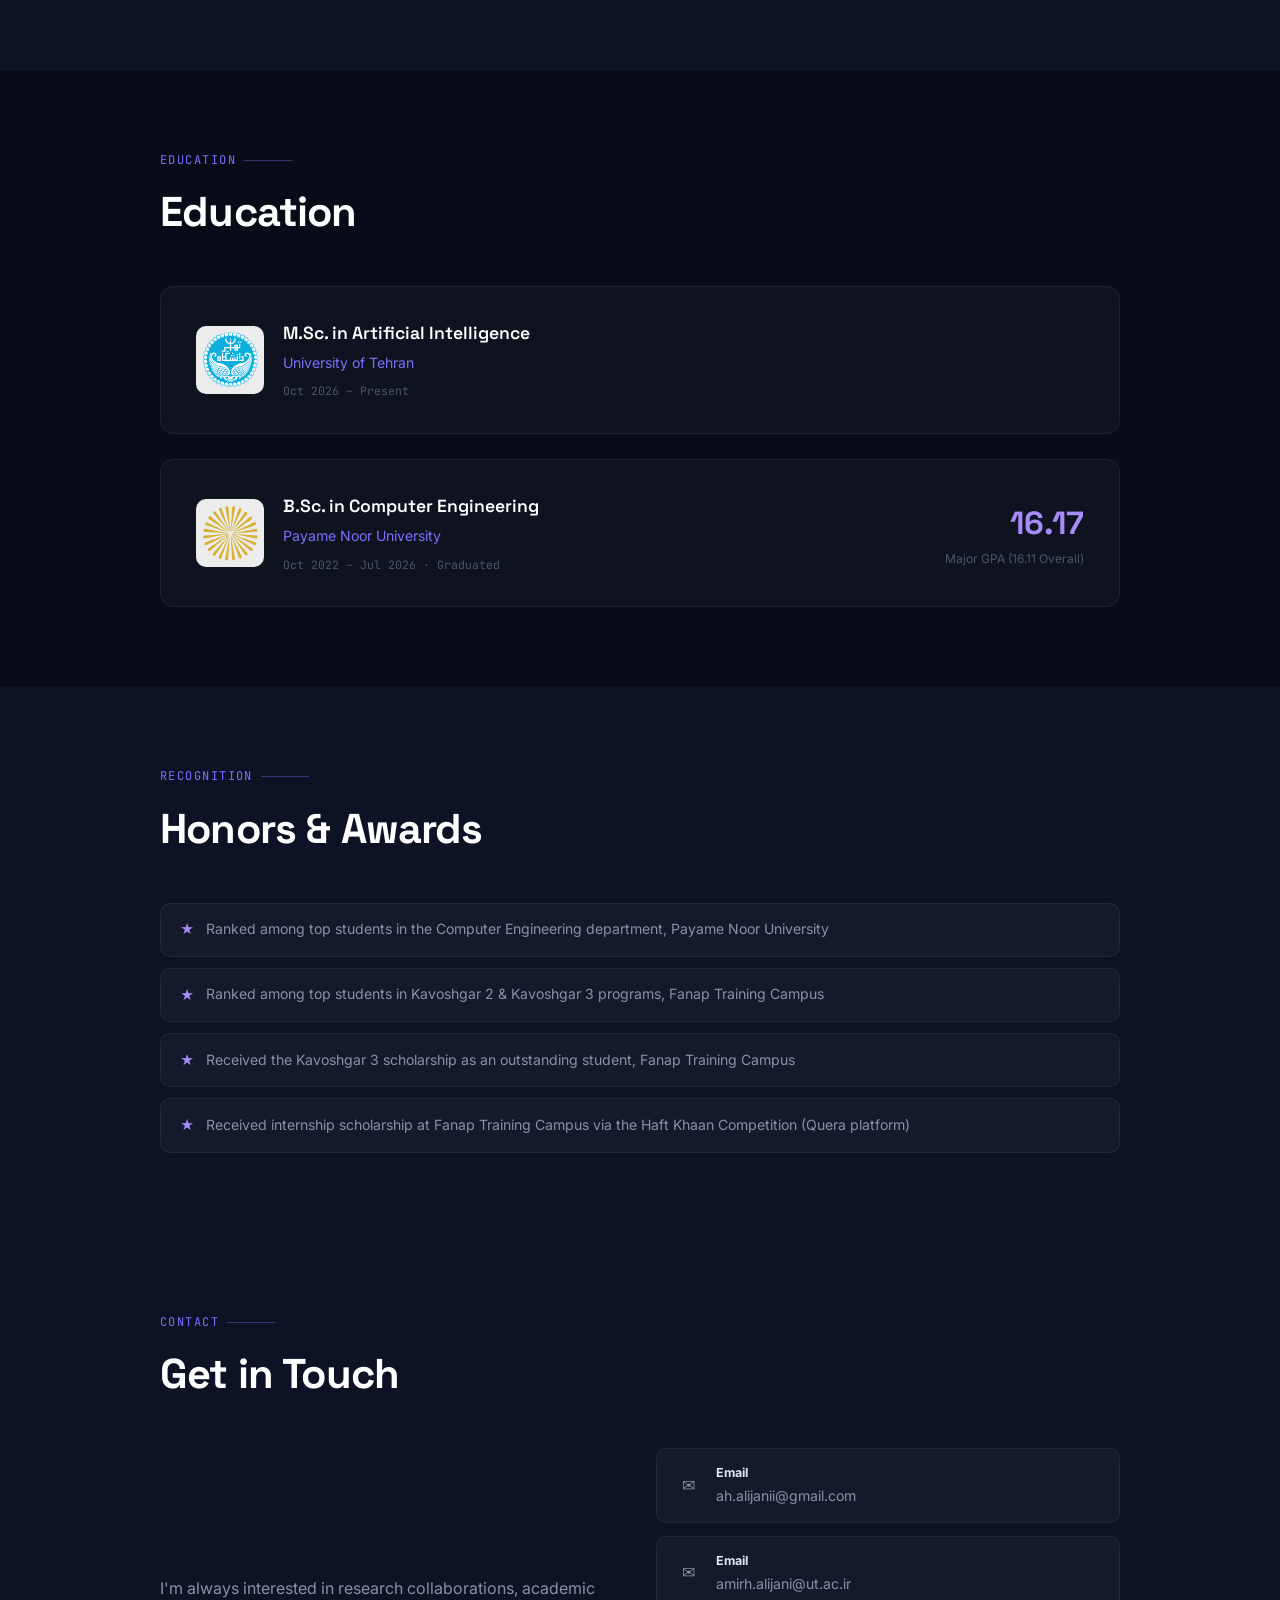
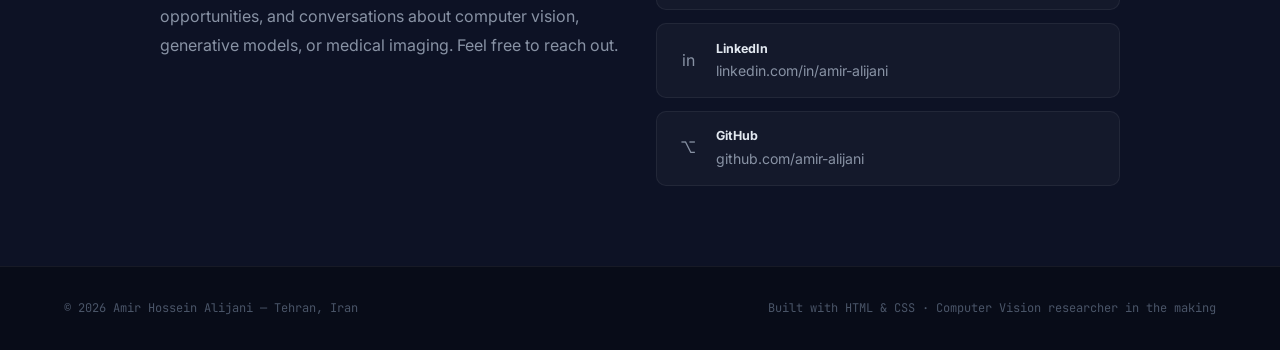
==== commit 34f8d2a0: "email address was updated" ====
--- a/index.html
+++ b/index.html
@@ -907,6 +907,10 @@
           <div class="contact-icon">✉</div>
           <div class="contact-val"><strong>Email</strong>ah.alijanii@gmail.com</div>
         </a>
+        <a href="mailto:amirh.alijani@ut.ac.ir" class="contact-item">
+          <div class="contact-icon">✉</div>
+          <div class="contact-val"><strong>Email</strong>amirh.alijani@ut.ac.ir</div>
+        </a>
         <a href="https://linkedin.com/in/amir-alijani" class="contact-item" target="_blank">
           <div class="contact-icon">in</div>
           <div class="contact-val"><strong>LinkedIn</strong>linkedin.com/in/amir-alijani</div>
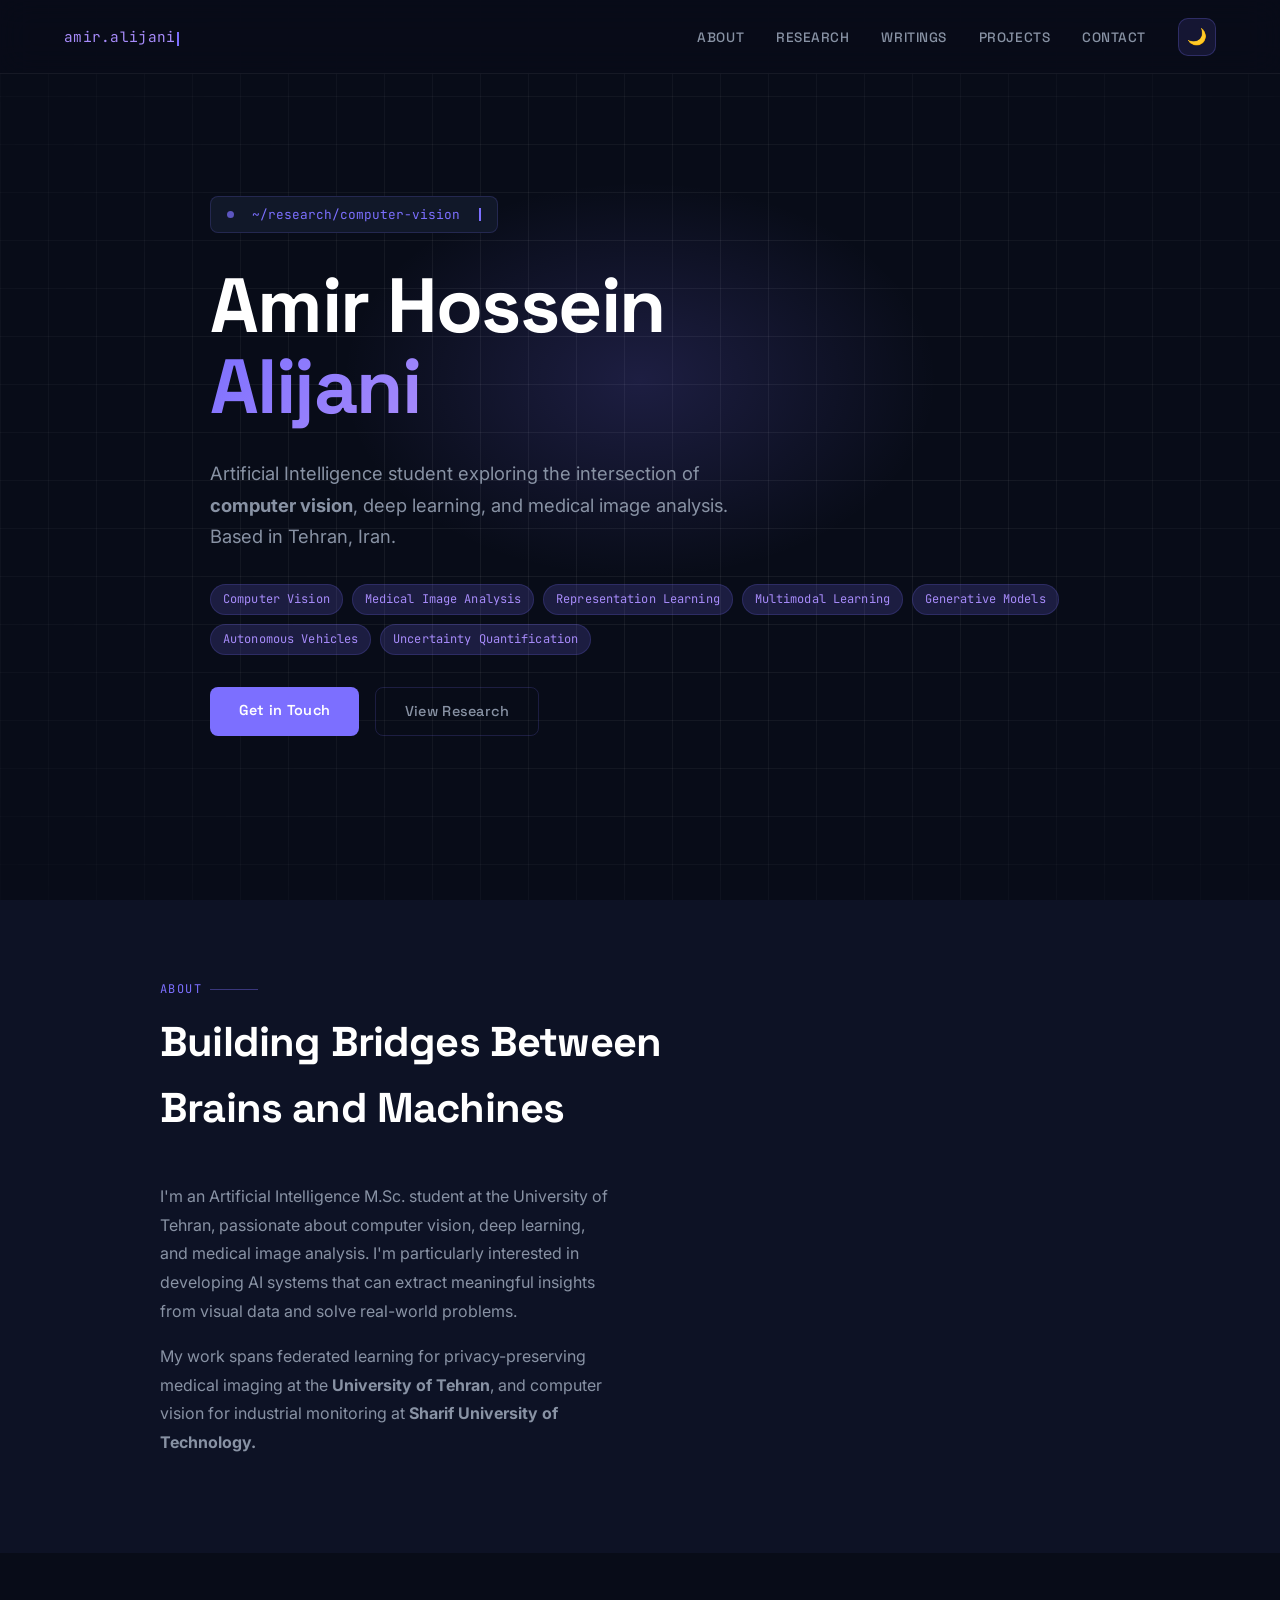
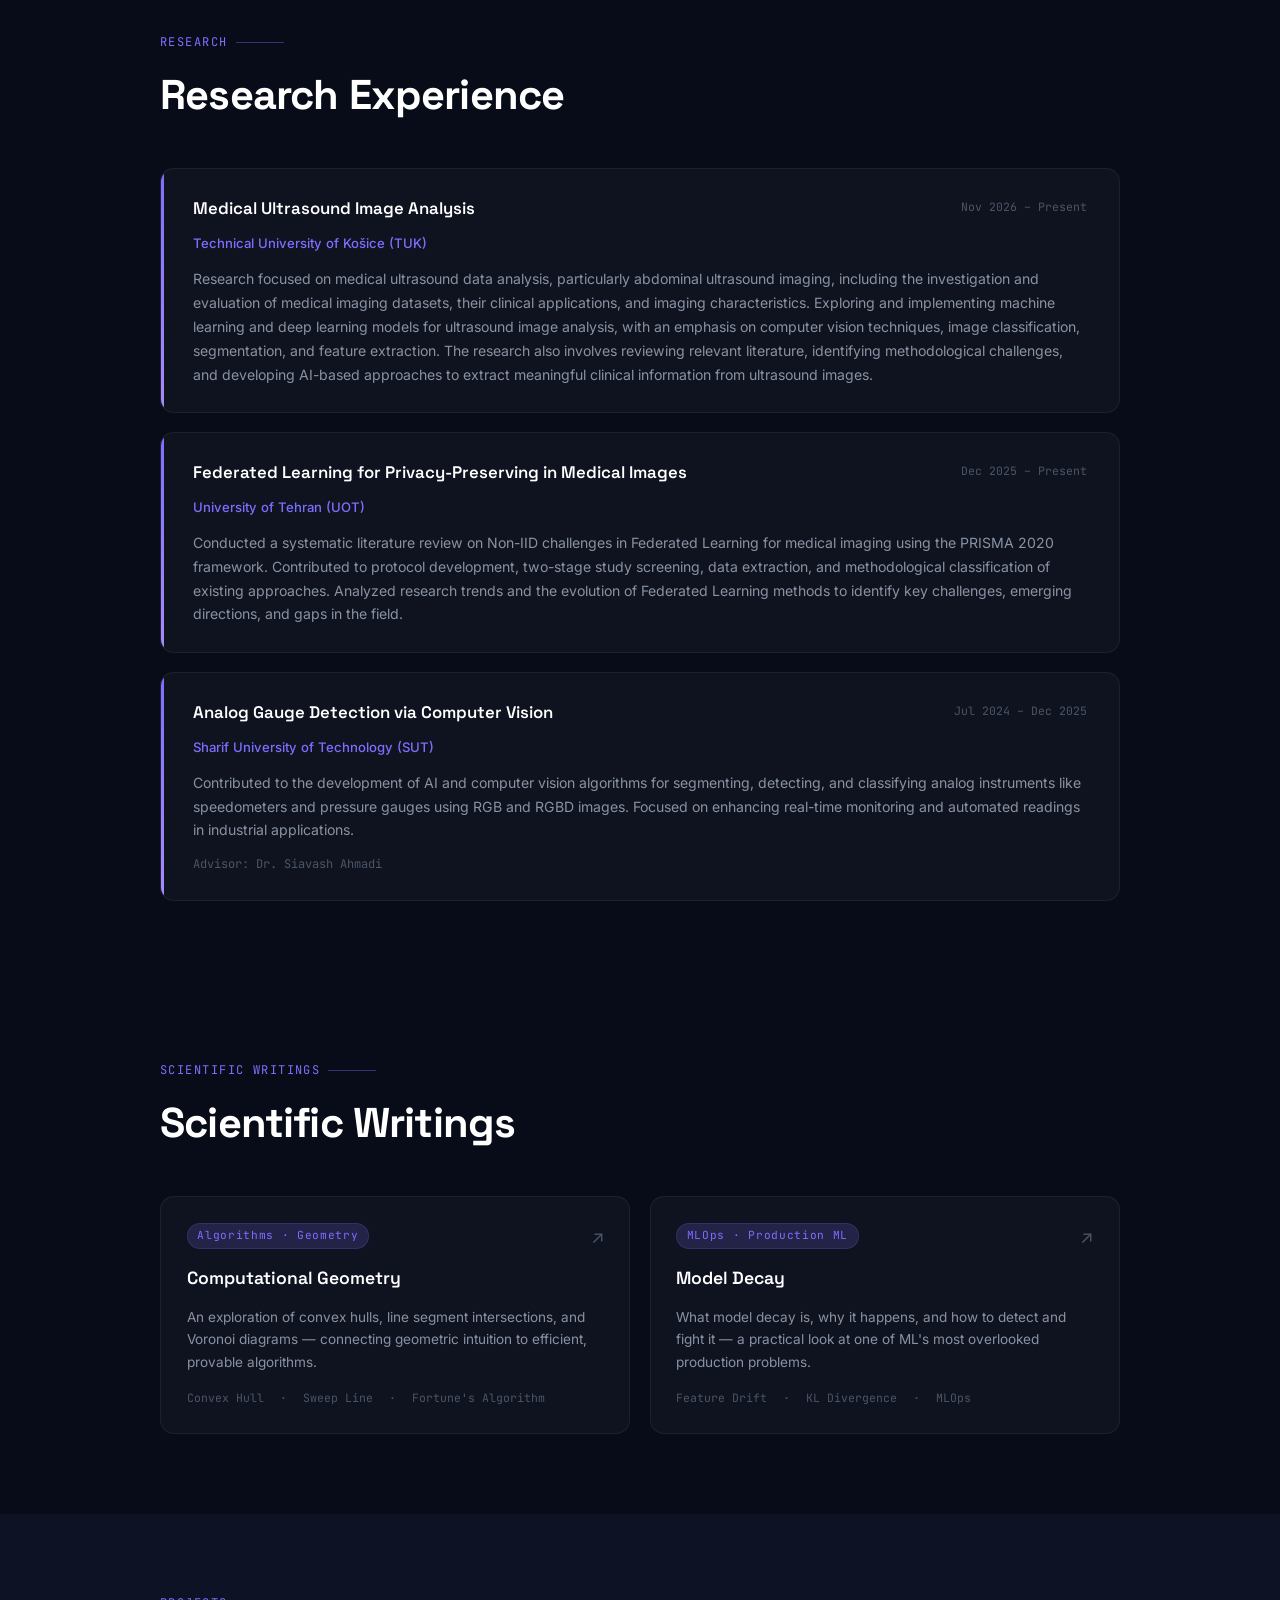
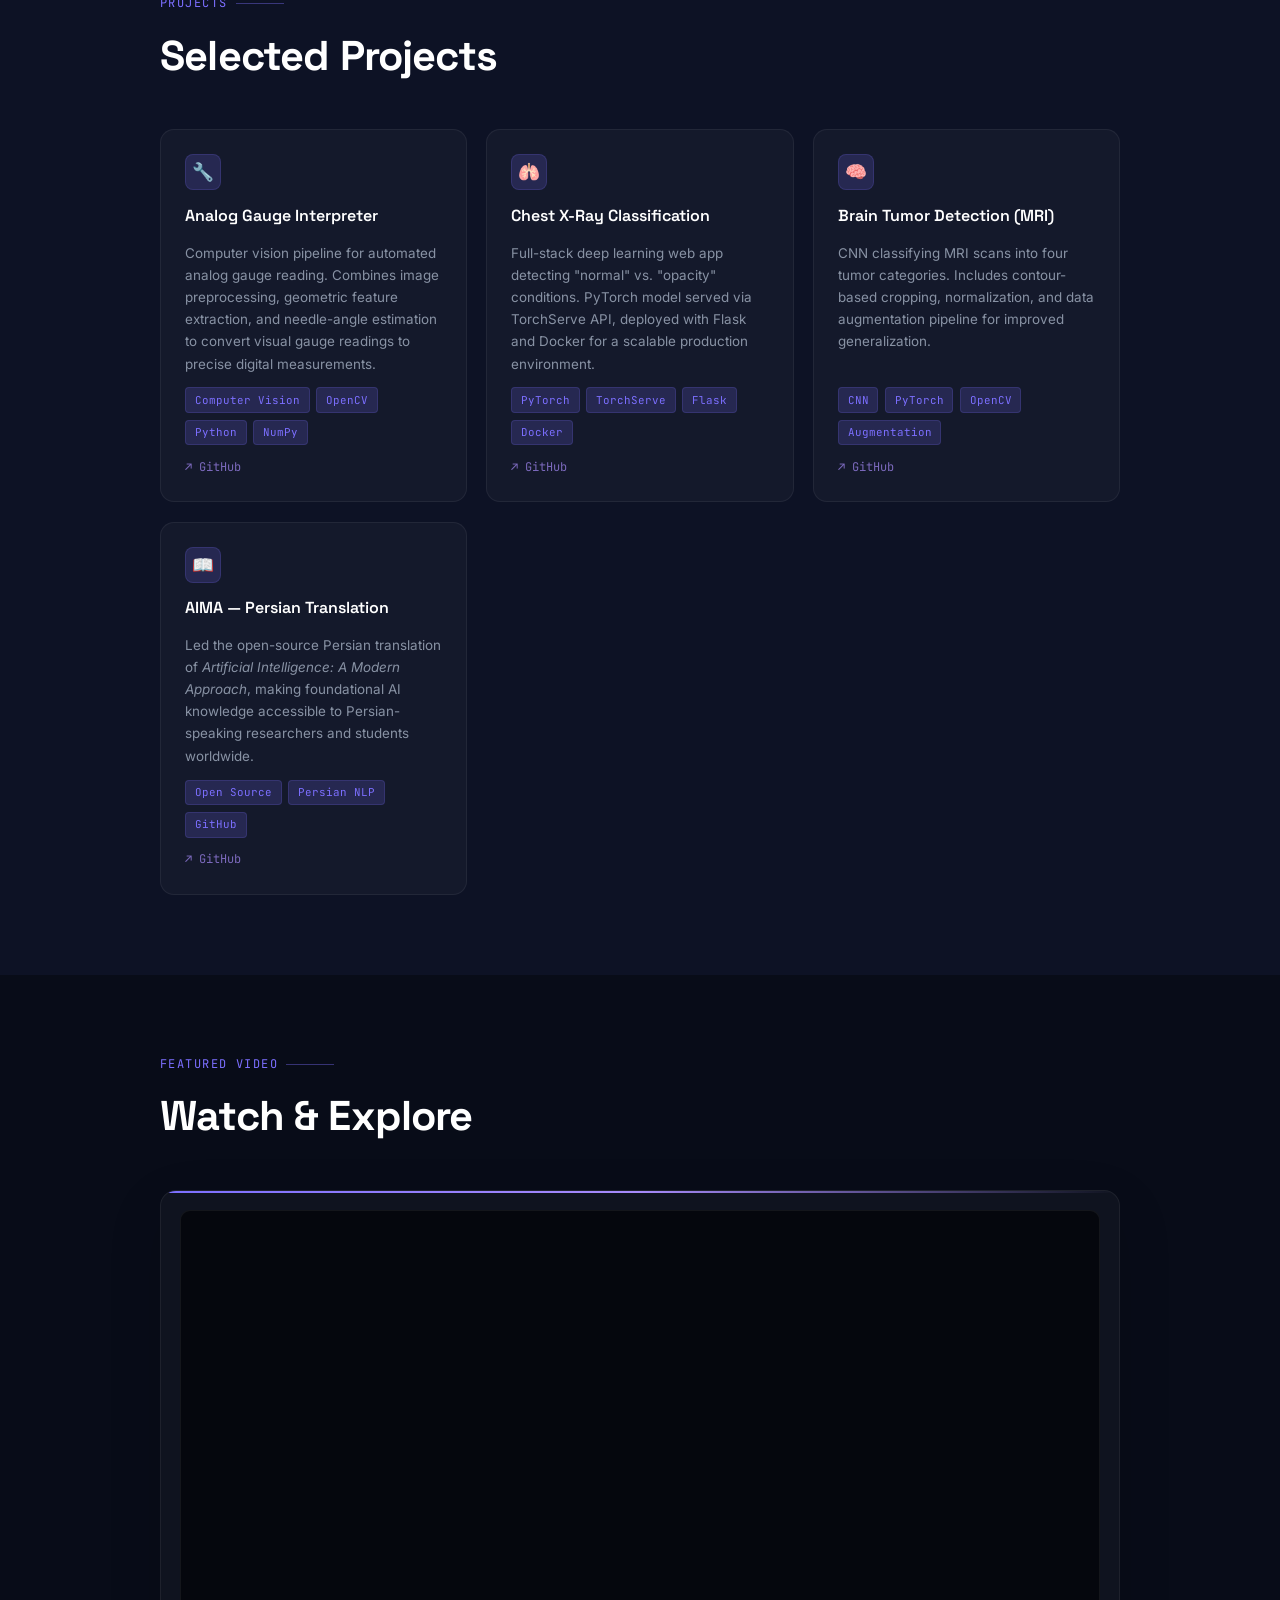
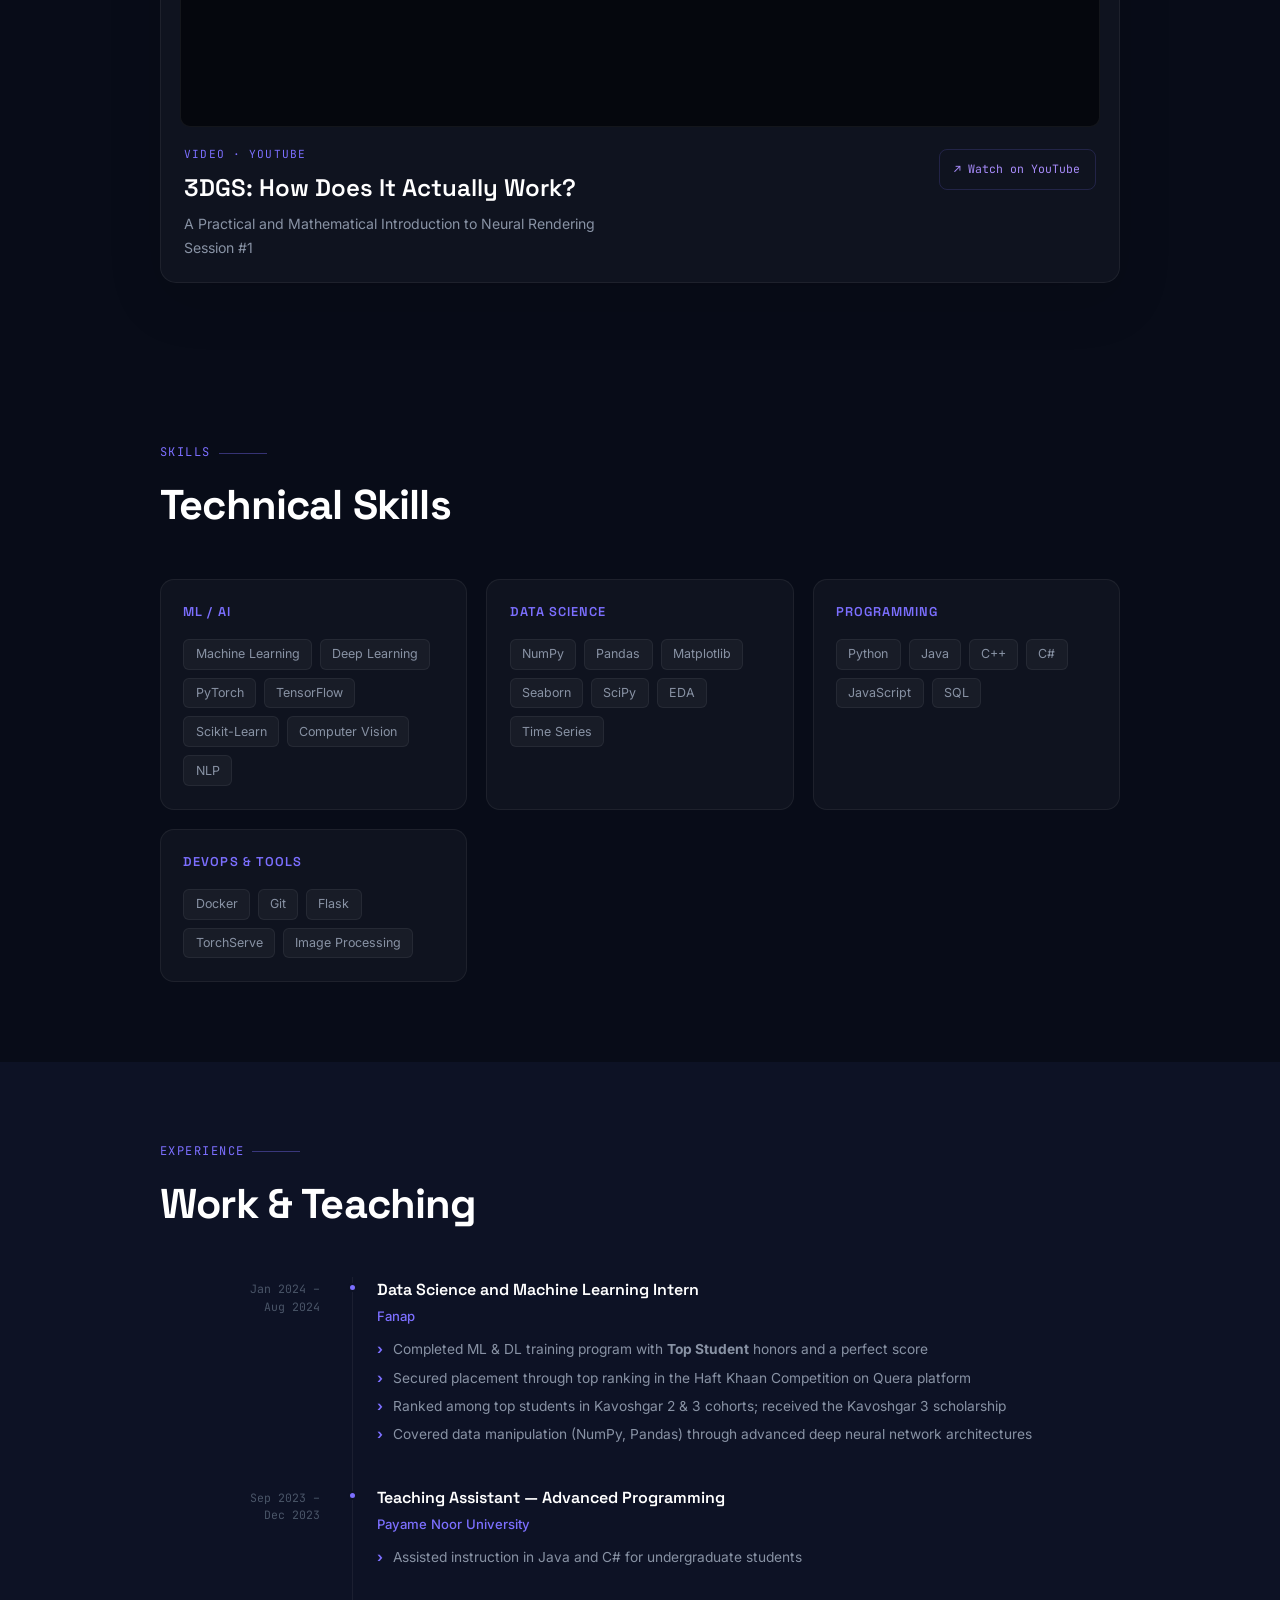
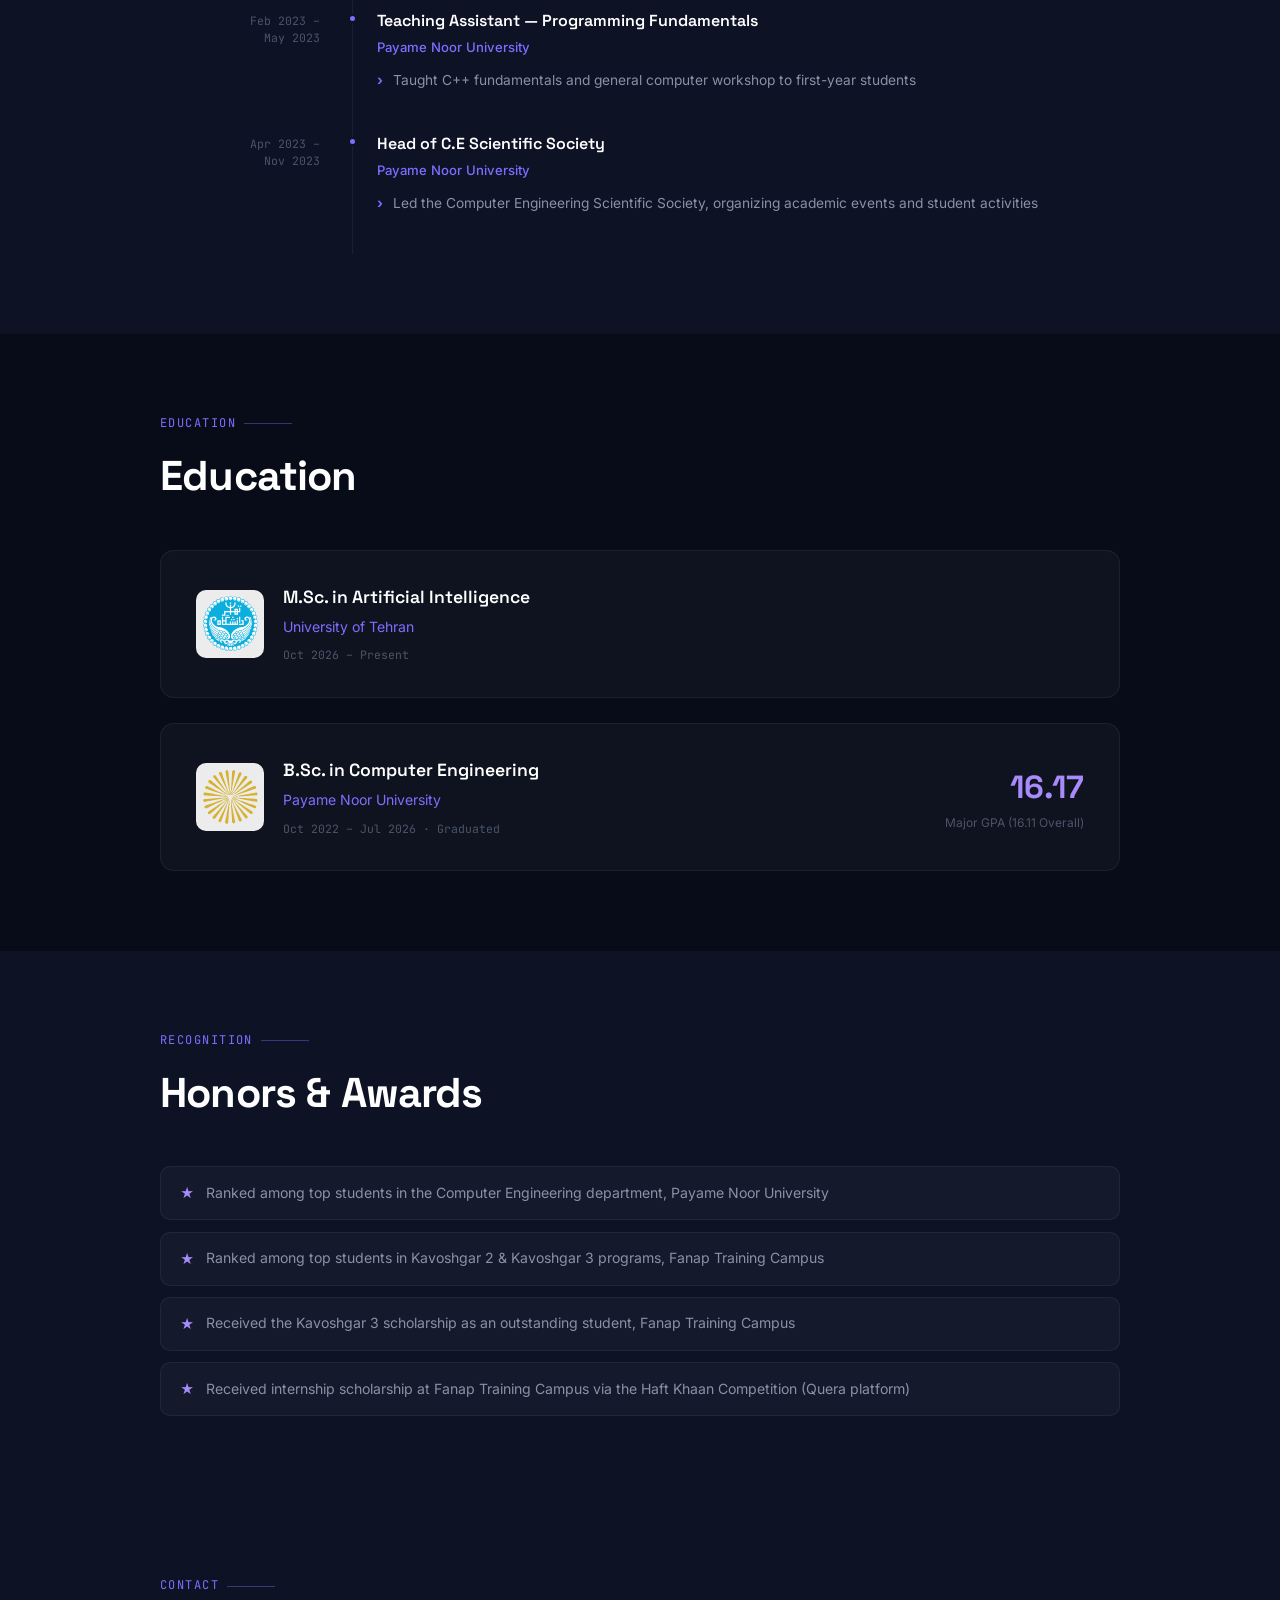
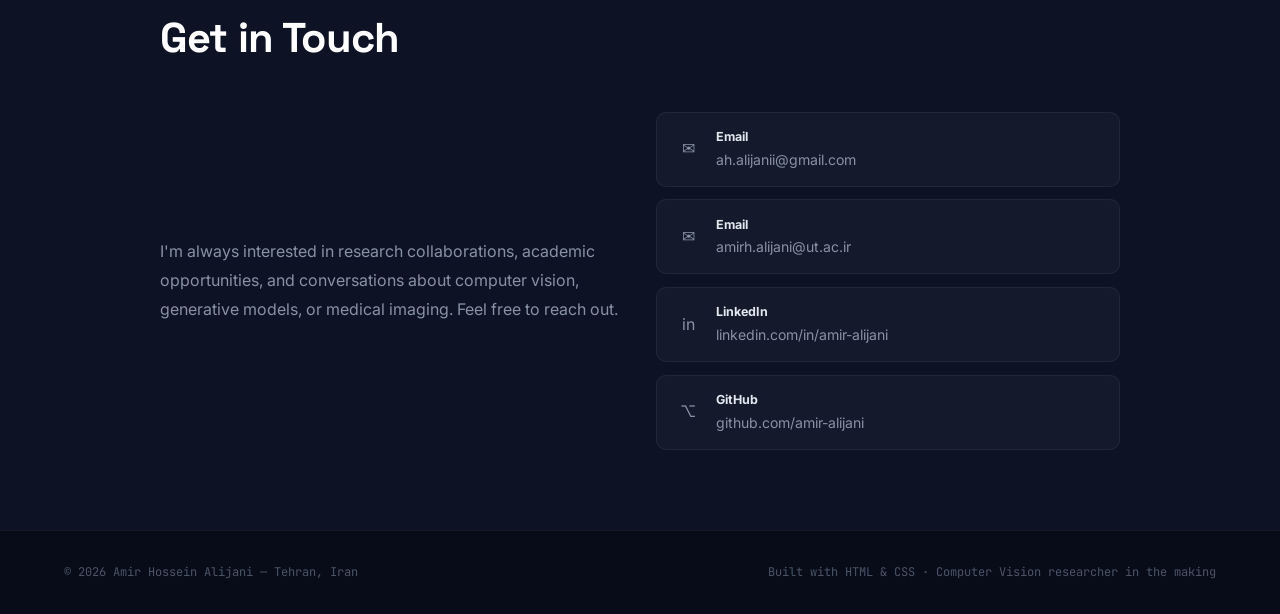
==== commit 86980e07: "research experience section was updated" ====
--- a/index.html
+++ b/index.html
@@ -595,6 +595,14 @@
     <div class="research-cards">
       <div class="rcard">
         <div class="rcard-header">
+          <div class="rcard-title">Medical Ultrasound Image Analysis</div>
+          <div class="rcard-date">Nov 2026 – Present</div>
+        </div>
+        <div class="rcard-inst">Technical University of Košice (TUK)</div>
+        <div class="rcard-desc">Research focused on medical ultrasound data analysis, particularly abdominal ultrasound imaging, including the investigation and evaluation of medical imaging datasets, their clinical applications, and imaging characteristics. Exploring and implementing machine learning and deep learning models for ultrasound image analysis, with an emphasis on computer vision techniques, image classification, segmentation, and feature extraction. The research also involves reviewing relevant literature, identifying methodological challenges, and developing AI-based approaches to extract meaningful clinical information from ultrasound images.</div>
+      </div>
+      <div class="rcard">
+        <div class="rcard-header">
           <div class="rcard-title">Federated Learning for Privacy-Preserving in Medical Images</div>
           <div class="rcard-date">Dec 2025 – Present</div>
         </div>
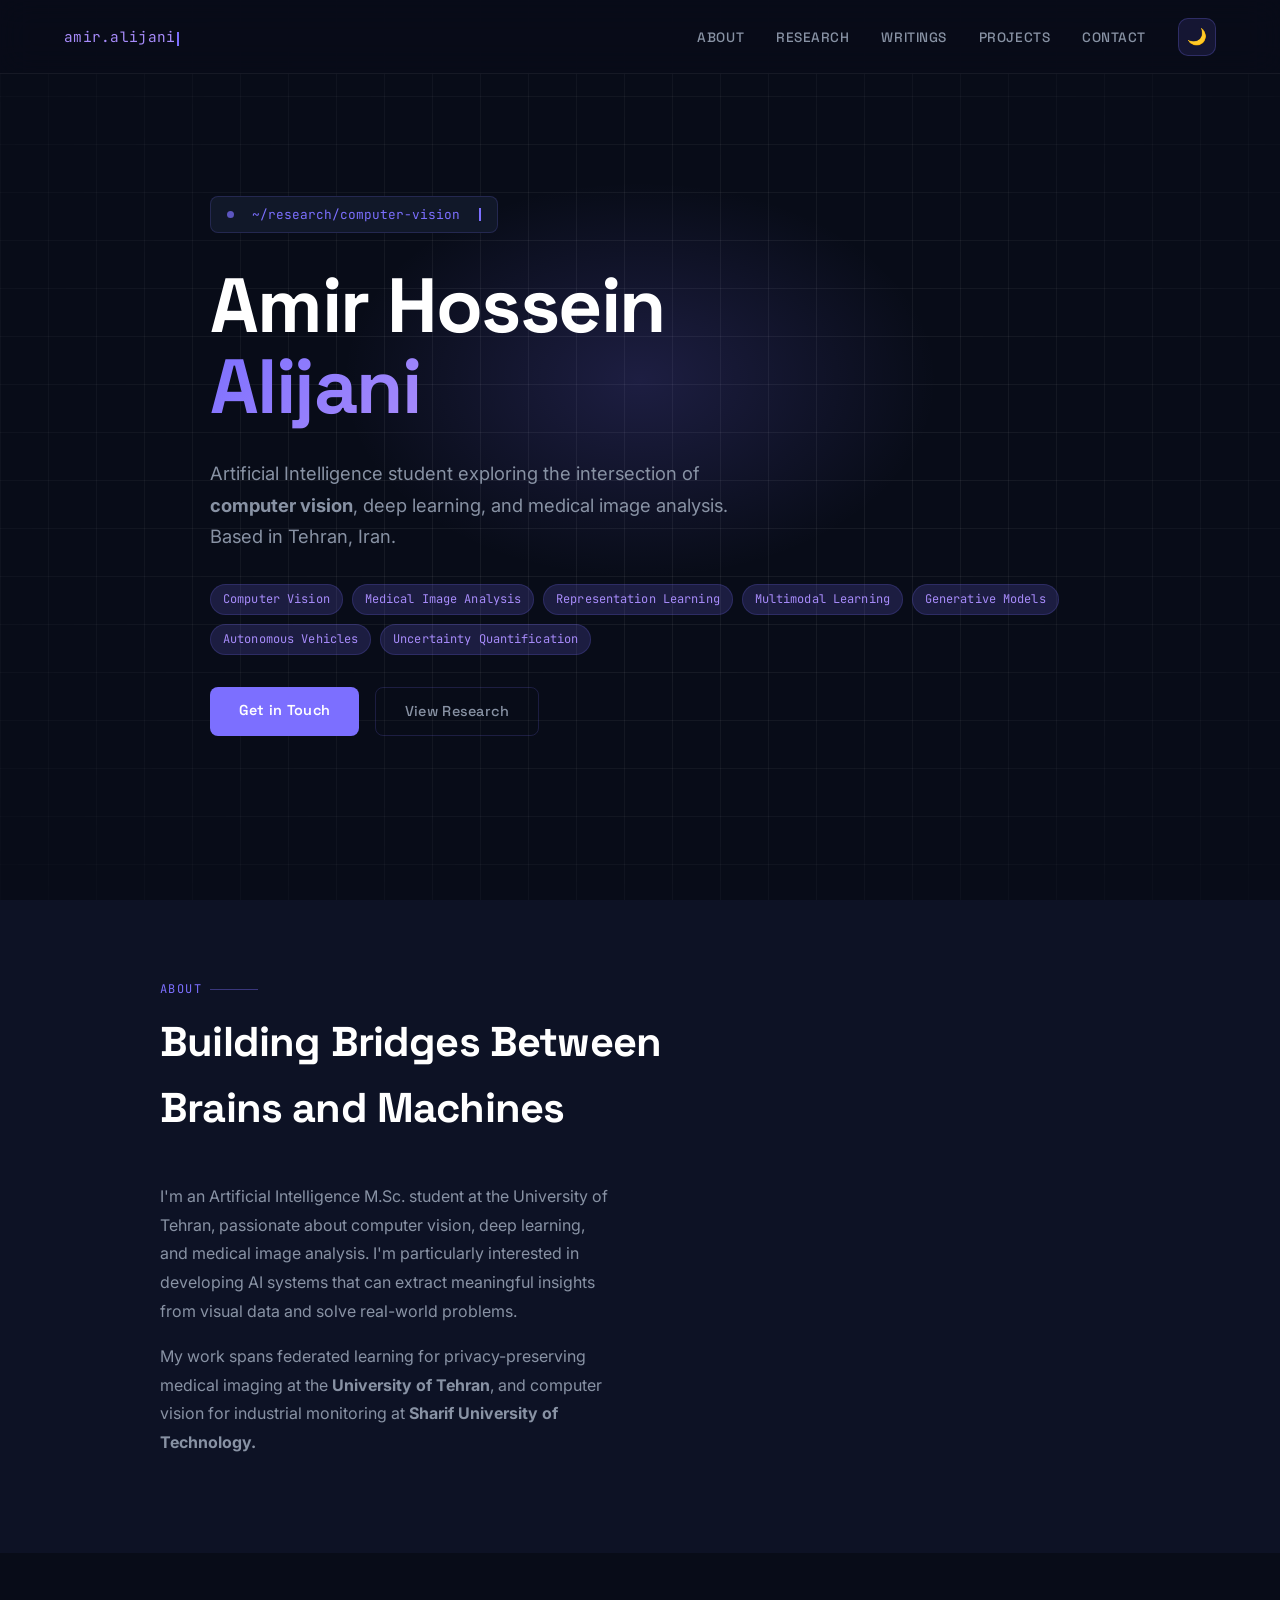
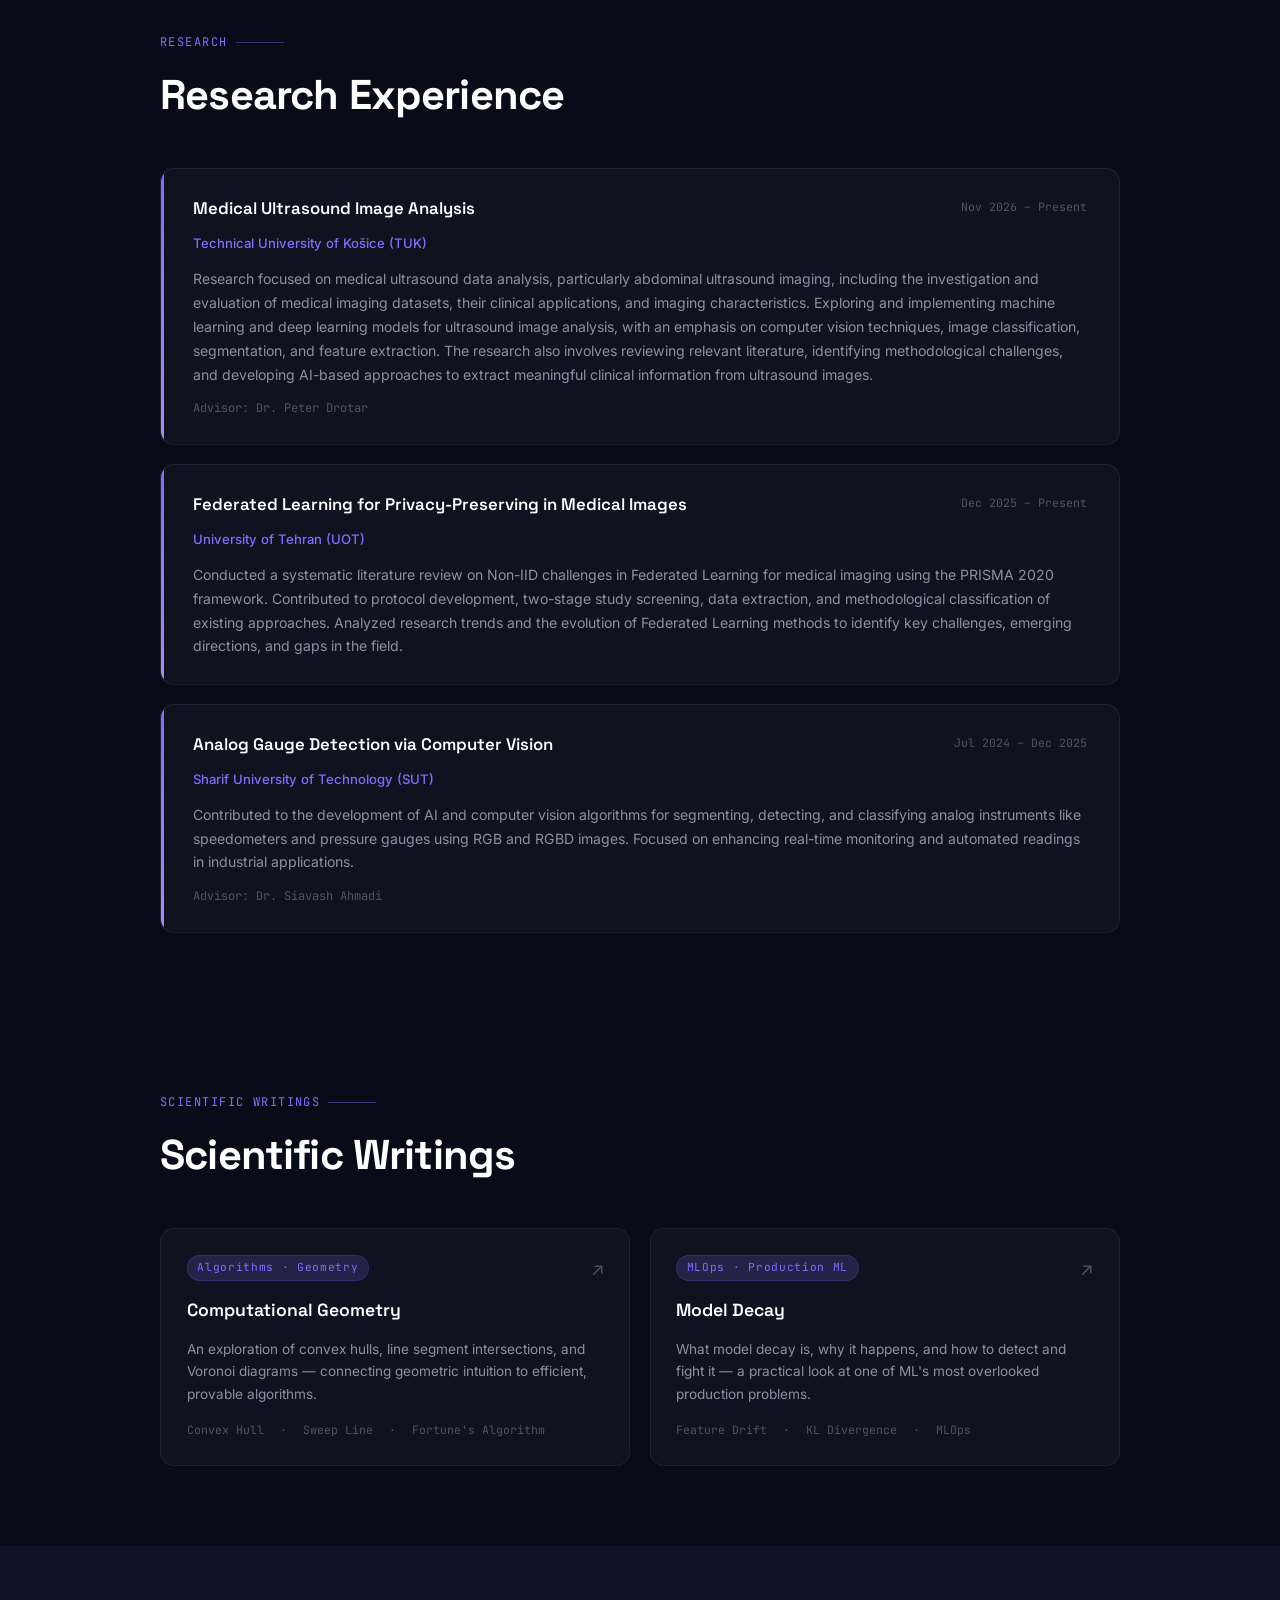
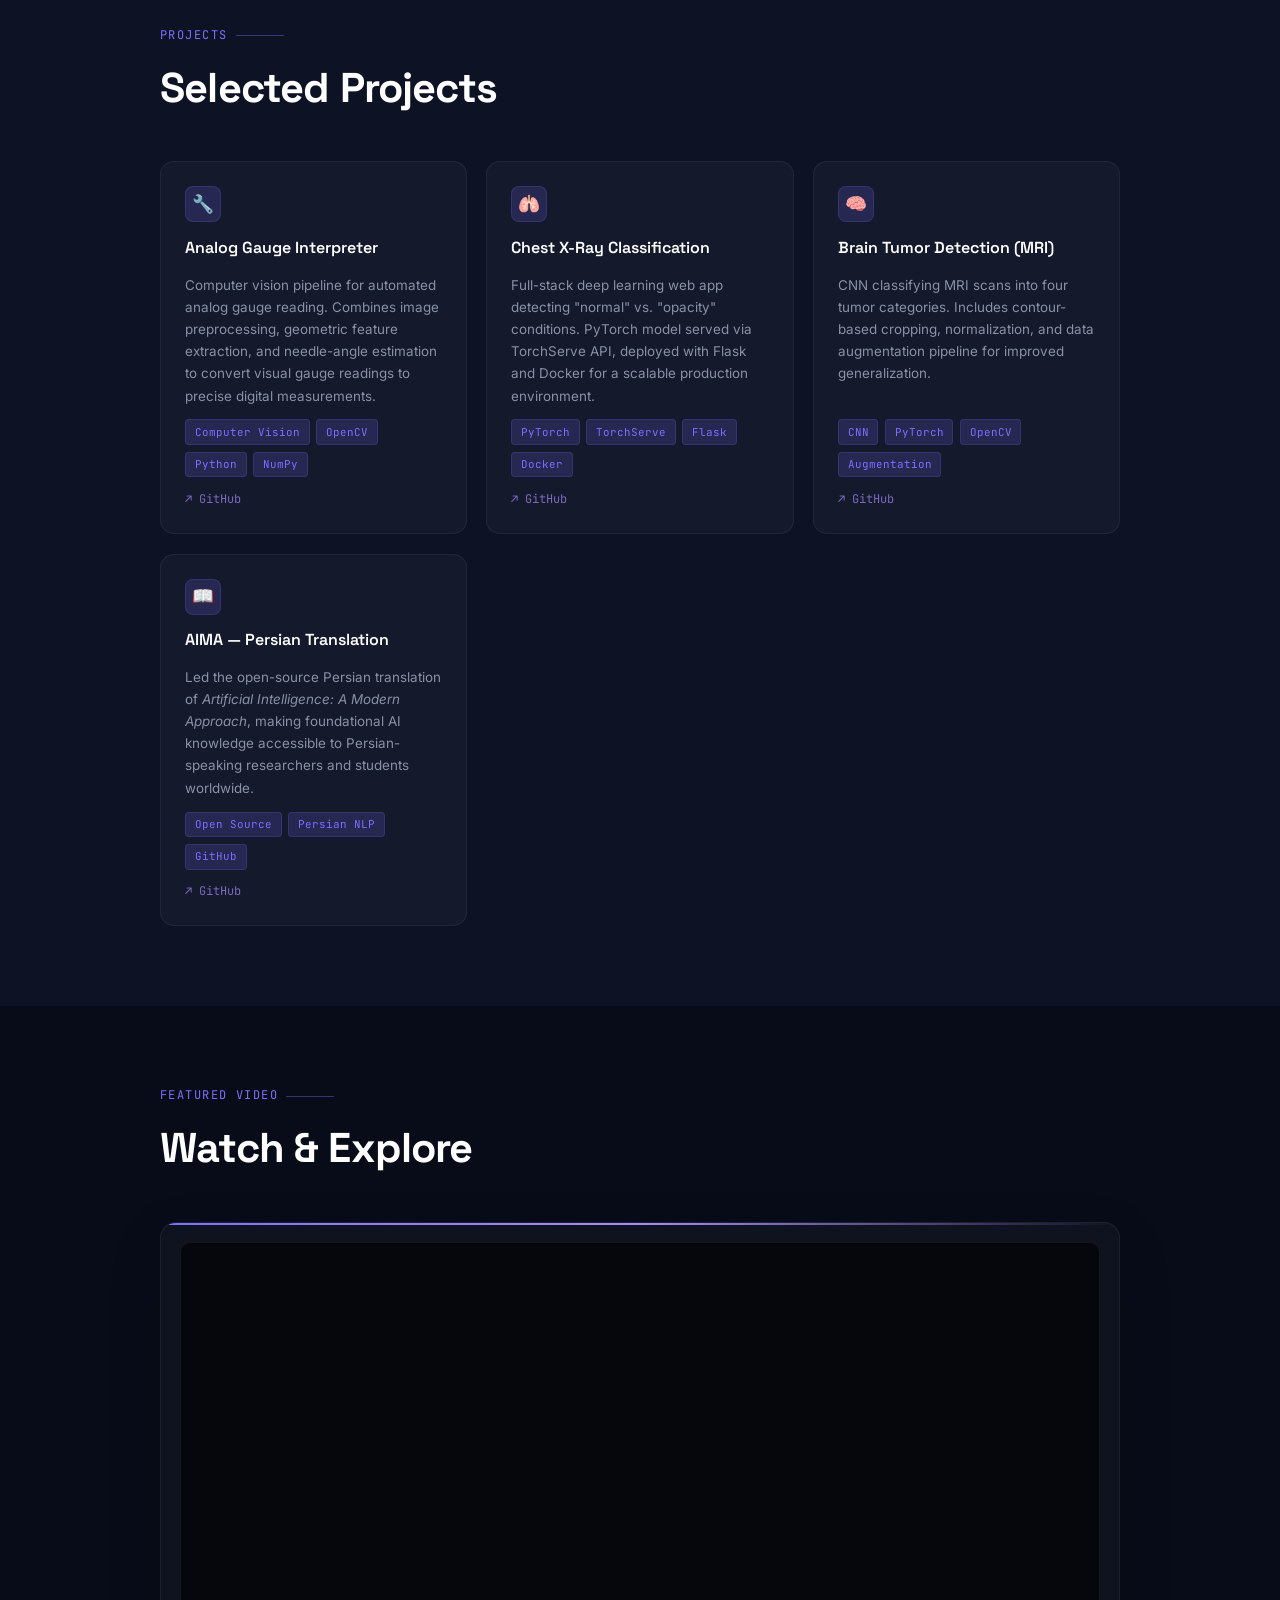
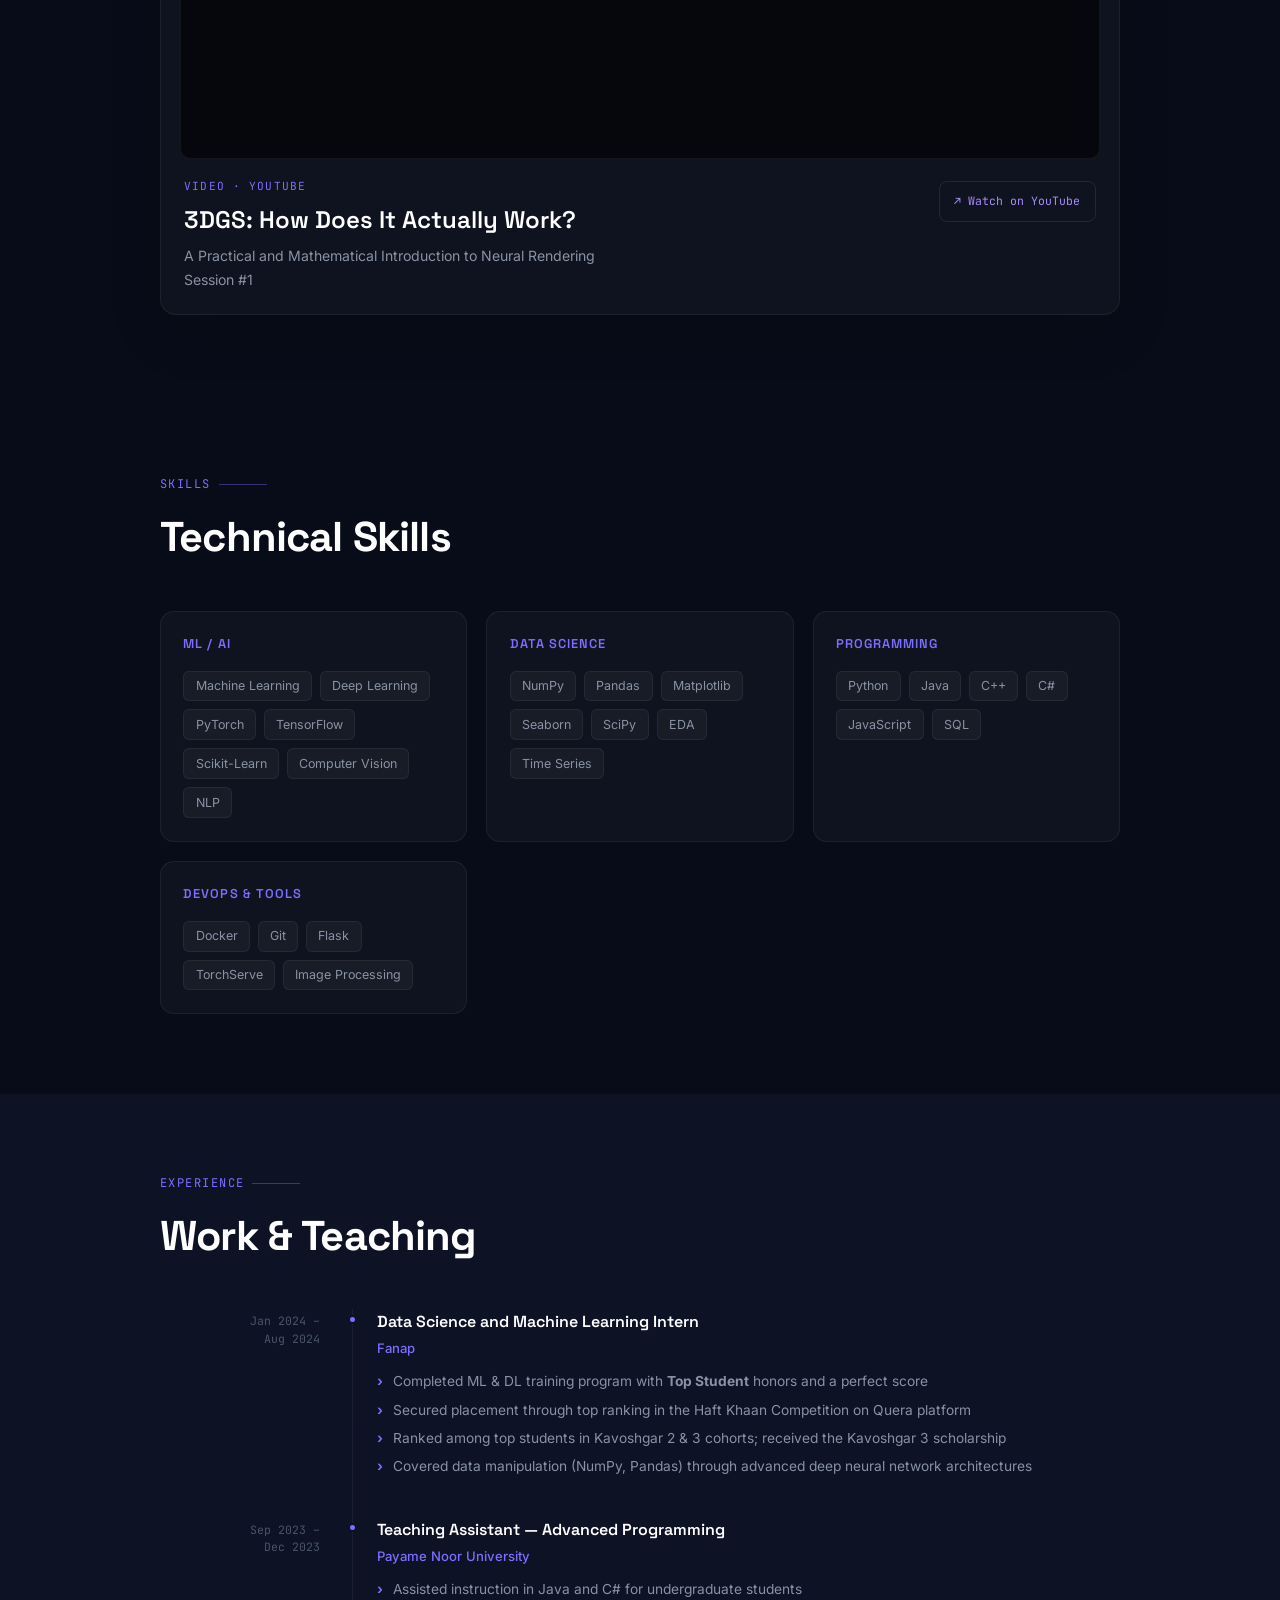
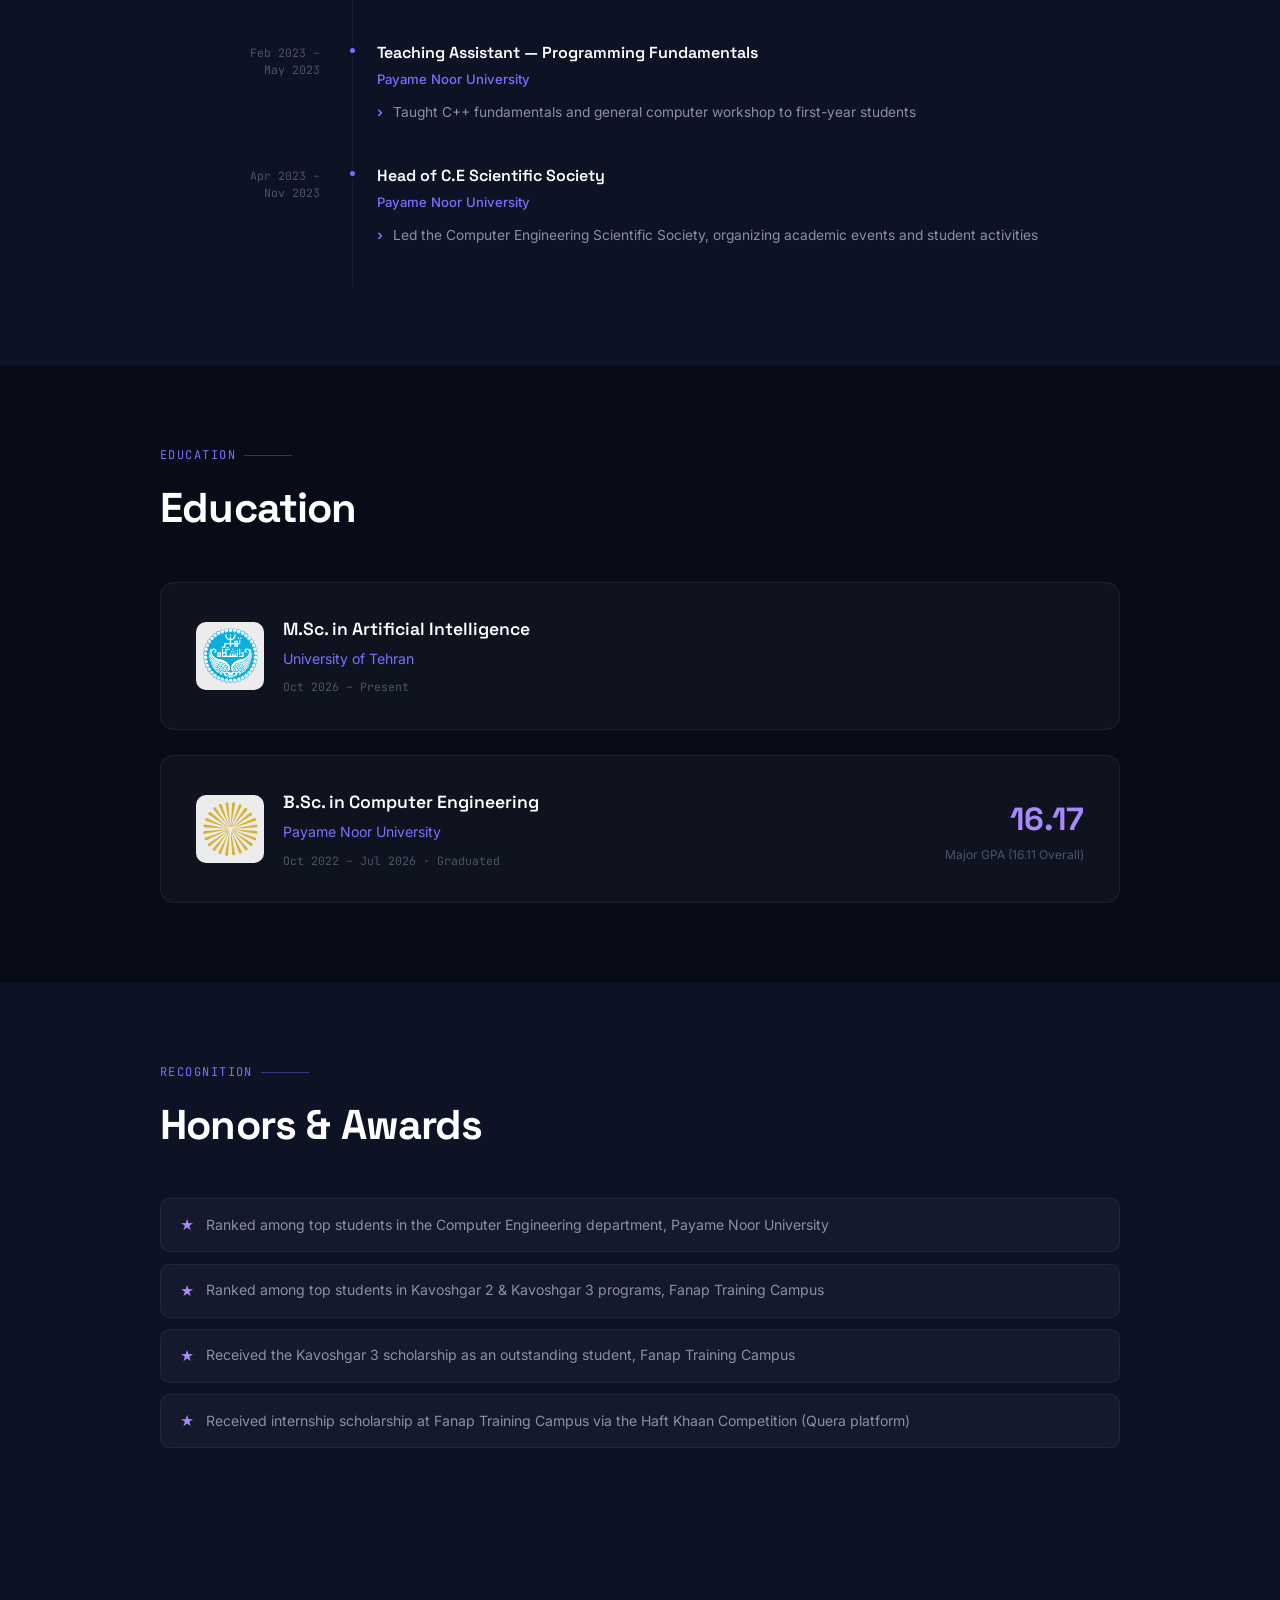
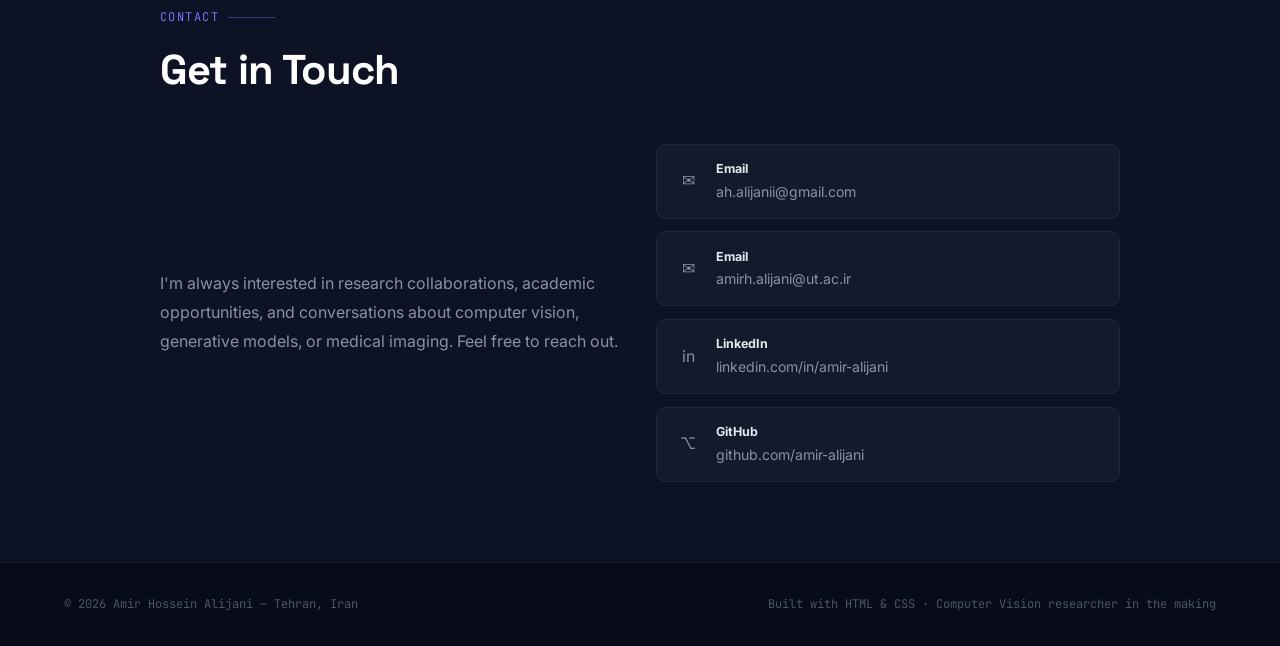
==== commit 727b99d9: "advisor's name for the uok was updated" ====
--- a/index.html
+++ b/index.html
@@ -600,6 +600,7 @@
         </div>
         <div class="rcard-inst">Technical University of Košice (TUK)</div>
         <div class="rcard-desc">Research focused on medical ultrasound data analysis, particularly abdominal ultrasound imaging, including the investigation and evaluation of medical imaging datasets, their clinical applications, and imaging characteristics. Exploring and implementing machine learning and deep learning models for ultrasound image analysis, with an emphasis on computer vision techniques, image classification, segmentation, and feature extraction. The research also involves reviewing relevant literature, identifying methodological challenges, and developing AI-based approaches to extract meaningful clinical information from ultrasound images.</div>
+        <div class="rcard-advisor">Advisor: Dr. Peter Drotar</div>
       </div>
       <div class="rcard">
         <div class="rcard-header">
